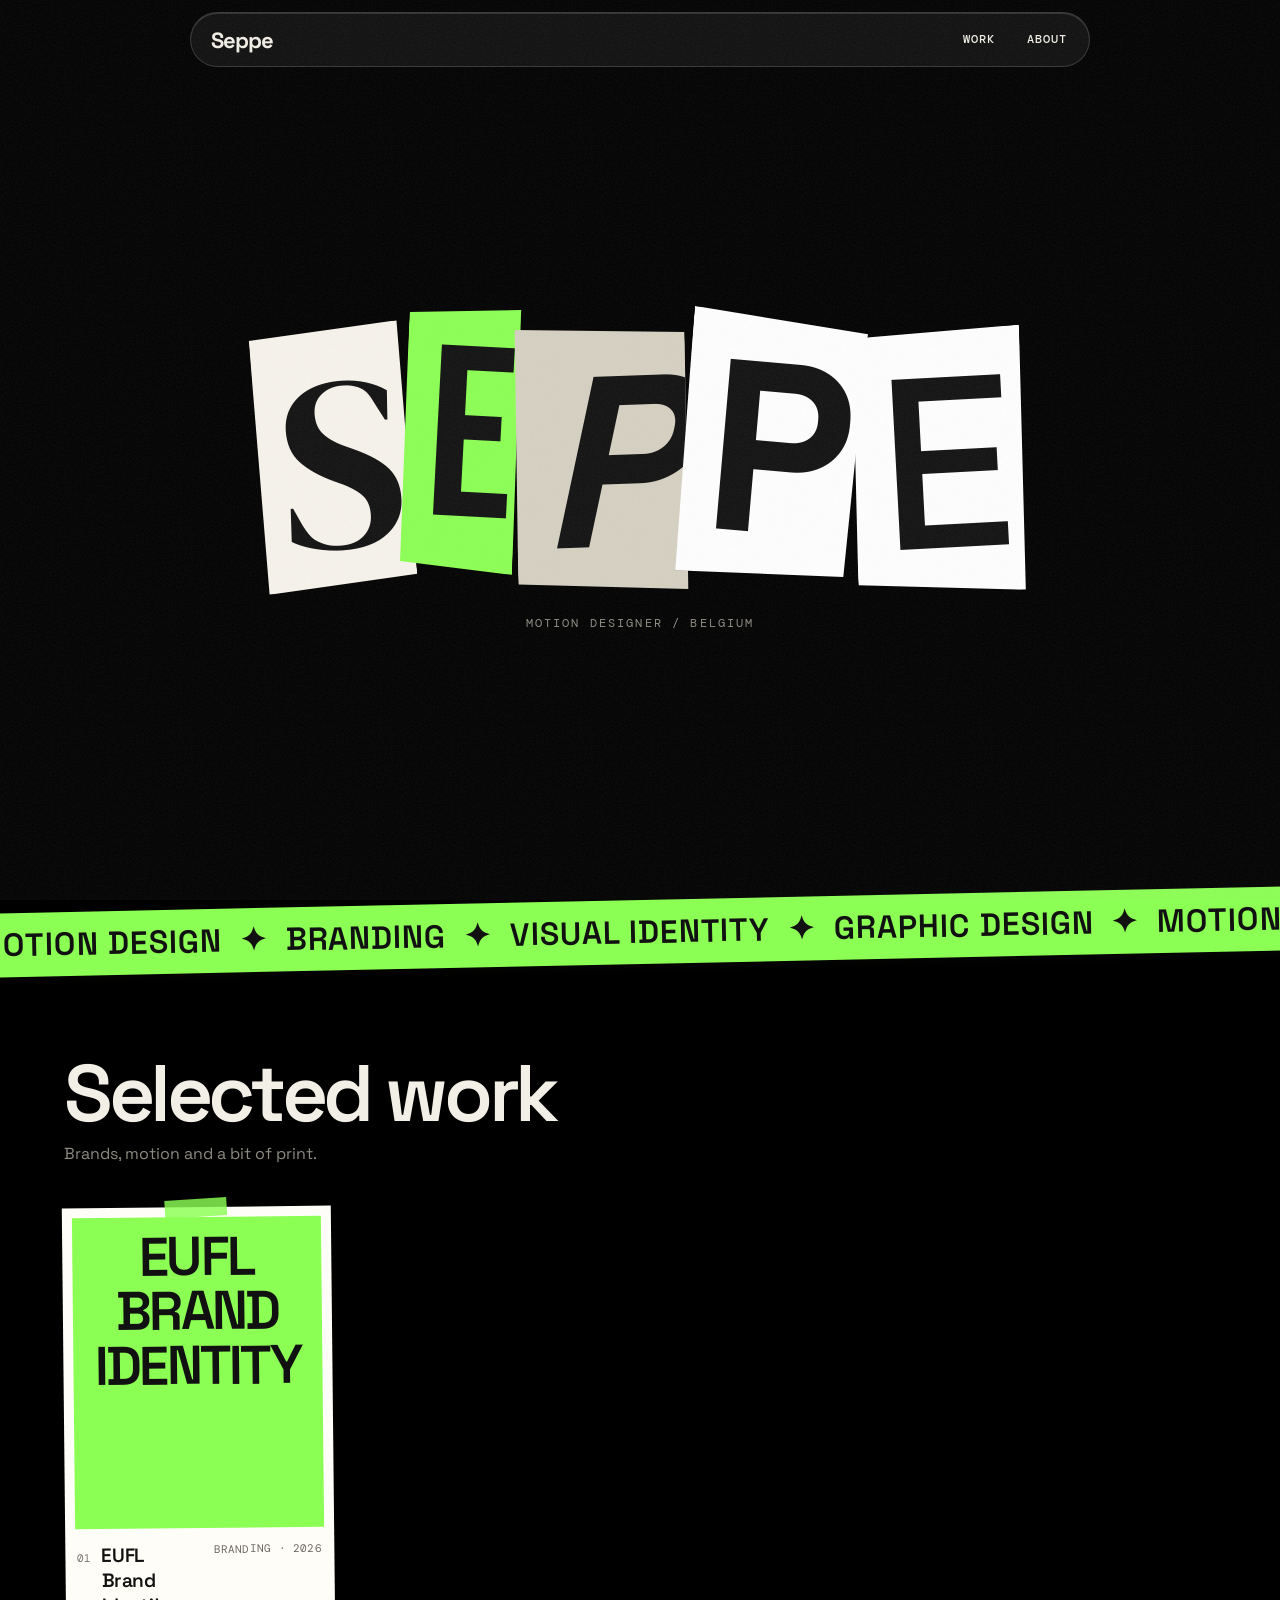
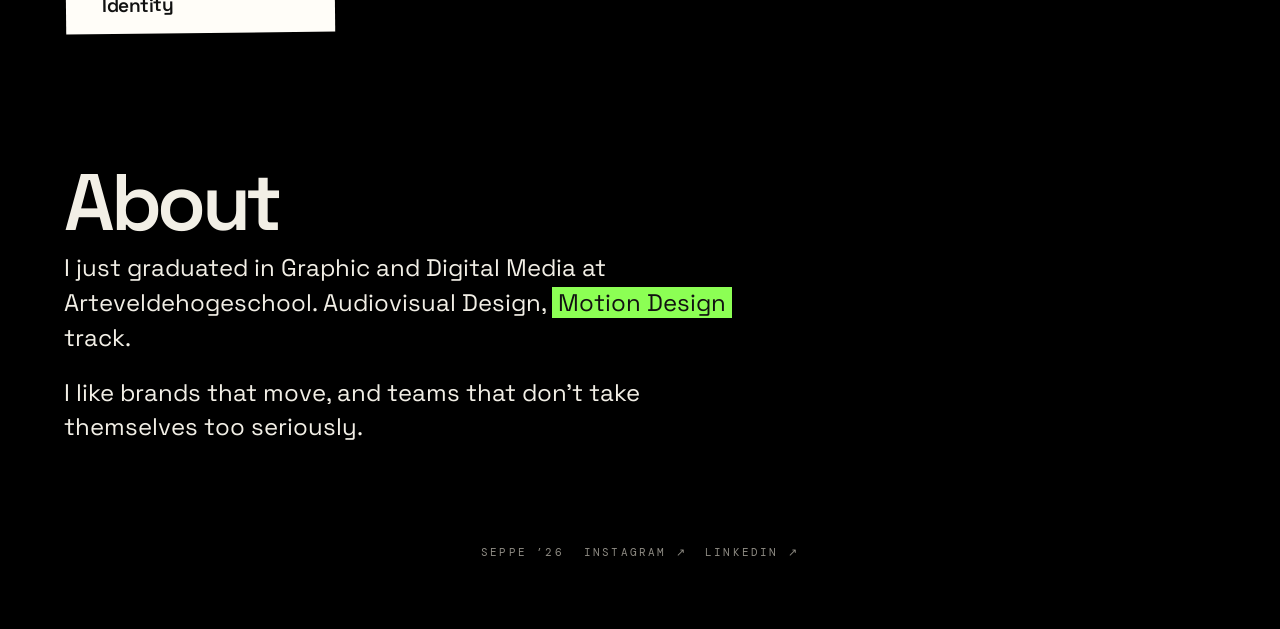
==== index.html @ 5c1c87d7 "-" ====
<!DOCTYPE html>
<html lang="en">
  <head>
    <meta charset="utf-8">
    <meta name="viewport" content="width=device-width, initial-scale=1, viewport-fit=cover">
    <title>Seppe | Motion Designer</title>

    <link rel="preconnect" href="https://fonts.googleapis.com">
    <link rel="icon" type="image/png" href="seppe-logo.png">
    <link
      href="https://fonts.googleapis.com/css2?family=Bebas+Neue&family=DM+Mono:wght@400;500&family=DM+Serif+Display&family=Space+Grotesk:wght@400;500;600;700&display=swap"
      rel="stylesheet">
    <link rel="stylesheet" href="style.css">
  </head>

  <body>
    <header>
      <a class="brand" href="#/">Seppe</a>
      <nav aria-label="Main navigation">
        <a href="#/work">Work</a>
        <a href="#/about">About</a>
      </nav>
    </header>

    <main id="home">
      <section class="hero" aria-label="Introduction">
        <div class="title" aria-label="Seppe">
          <span class="l">S</span>
          <span class="l">E</span>
          <span class="l">P</span>
          <span class="l">P</span>
          <span class="l">E</span>
        </div>
        <p class="sub">Motion designer / Belgium</p>
      </section>

      <div class="tape" aria-label="Motion design, branding, visual identity and graphic design">
        <div id="tape"></div>
      </div>

      <section id="work">
        <h2>Selected work</h2>
        <p class="lead">Brands, motion and a bit of print.</p>
        <div class="grid" id="grid"></div>
      </section>

      <section id="about">
        <h2>About</h2>
        <div class="about">
          <p>
            I just graduated in Graphic and Digital Media at Arteveldehogeschool.
            Audiovisual Design, <em>Motion Design</em> track.
          </p>
          <p>I like brands that move, and teams that don’t take themselves too seriously.</p>
        </div>
      </section>

      <footer>
        <span>Seppe ’26</span>
        <nav class="social-links" aria-label="Social profiles">
          <a href="https://instagram.com/seppe_dp_" target="_blank" rel="noopener noreferrer">
            Instagram ↗
          </a>
          <a href="https://www.linkedin.com/in/seppedepauw/" target="_blank" rel="noopener noreferrer">
            LinkedIn ↗
          </a>
        </nav>
      </footer>
    </main>

    <main id="proj" hidden></main>

    <script src="script.js"></script>
  </body>
</html>
---- style.css ----
:root {
  color-scheme: dark;
  --ink: #f2efe6;
  --paper: #f2efe6;
  --muted: #8d8a82;
  --line: rgba(255, 255, 255, 0.16);
  --lime: #8cff54;
  --red: #e5383b;
  --font-sans: "Space Grotesk", sans-serif;
  --font-mono: "DM Mono", monospace;
}

* {
  box-sizing: border-box;
}

html {
  scroll-behavior: smooth;
  scroll-padding-top: 90px;
}

body {
  margin: 0;
  overflow-x: hidden;
  background: #000;
  color: var(--ink);
  font-family: var(--font-sans);
}

body::after {
  position: fixed;
  z-index: 200;
  inset: 0;
  background-image: url("data:image/svg+xml,%3Csvg xmlns='http://www.w3.org/2000/svg' width='200' height='200'%3E%3Cfilter id='n'%3E%3CfeTurbulence type='fractalNoise' baseFrequency='.9' numOctaves='2'/%3E%3C/filter%3E%3Crect width='200' height='200' filter='url(%23n)'/%3E%3C/svg%3E");
  content: "";
  opacity: 0.09;
  pointer-events: none;
}

[hidden] {
  display: none !important;
}

header {
  position: fixed;
  z-index: 50;
  top: calc(12px + env(safe-area-inset-top, 0px));
  left: 50%;
  display: flex;
  width: min(900px, calc(100% - 24px));
  align-items: center;
  justify-content: space-between;
  padding: 9px 10px 9px 20px;
  transform: translateX(-50%);
  border: 1px solid var(--line);
  border-radius: 999px;
  background: rgba(255, 255, 255, 0.06);
  box-shadow:
    0 10px 30px rgba(0, 0, 0, 0.5),
    inset 0 1px 0 rgba(255, 255, 255, 0.14);
  backdrop-filter: blur(20px) saturate(170%);
  -webkit-backdrop-filter: blur(20px) saturate(170%);
}

.brand {
  color: inherit;
  font-family: var(--font-sans);
  font-size: 22px;
  font-weight: 700;
  letter-spacing: -0.05em;
  text-decoration: none;
}

header nav {
  display: flex;
  align-items: center;
  gap: 8px;
}

header nav a {
  padding: 9px 12px;
  border-bottom: 1px solid transparent;
  color: inherit;
  font: 500 12px var(--font-mono);
  letter-spacing: 0.08em;
  text-decoration: none;
  text-transform: uppercase;
}

header nav a:hover {
  border-radius: 999px;
  background: rgba(255, 255, 255, 0.1);
}

.add {
  padding: 10px 14px;
  border: 0;
  background: var(--lime);
  color: #111;
  cursor: pointer;
  font: 600 12px var(--font-sans);
  text-transform: uppercase;
}

.hero {
  position: relative;
  display: flex;
  min-height: 100vh;
  min-height: 100svh;
  flex-direction: column;
  align-items: center;
  justify-content: center;
  overflow: hidden;
}

.title {
  position: relative;
  z-index: 3;
  display: flex;
  align-items: center;
  justify-content: center;
  padding: 0 2vw;
}

.l {
  --angle: 0deg;
  --offset: 0px;
  display: inline-block;
  margin: 0 -0.012em;
  padding: 0.06em 0.1em 0.03em;
  box-shadow: 4px 10px 20px rgba(0, 0, 0, 0.65);
  cursor: pointer;
  font-size: clamp(4rem, 19vw, 17rem);
  font-family: var(--font-sans);
  font-weight: 700;
  letter-spacing: -0.085em;
  line-height: 1;
  transform: translateY(var(--offset)) rotate(var(--angle));
  transition:
    transform 0.35s ease,
    background 0.2s ease,
    color 0.2s ease;
  user-select: none;
  -webkit-user-select: none;
}

.l:nth-child(1) {
  --angle: -4deg;
  --offset: 6px;
  clip-path: polygon(2% 4%, 98% 0, 100% 96%, 4% 100%);
  background: #f7f4ec;
  color: #111;
  font-family: "DM Serif Display", serif;
  font-weight: 400;
}

.l:nth-child(2) {
  --angle: 3deg;
  --offset: -12px;
  clip-path: polygon(0 3%, 96% 0, 100% 100%, 3% 97%);
  background: var(--lime);
  color: #111;
  font-family: "Bebas Neue", sans-serif;
  font-weight: 400;
}

.l:nth-child(3) {
  --angle: -2deg;
  --offset: 8px;
  clip-path: polygon(3% 0, 100% 3%, 97% 100%, 0 96%);
  background: #d6d1c2;
  color: #111;
  font-style: italic;
  font-weight: 700;
}

.l:nth-child(4) {
  --angle: 5deg;
  --offset: -6px;
  clip-path: polygon(0 0, 100% 5%, 98% 97%, 2% 100%);
  background: #fff;
  color: #111;
  font-family: var(--font-sans);
}

.l:nth-child(5) {
  --angle: -3deg;
  --offset: 10px;
  clip-path: polygon(4% 2%, 100% 0, 96% 100%, 0 95%);
  background: #fff;
  color: #111;
  font-family: var(--font-mono);
  font-weight: 500;
}

.title:hover .l {
  transform: translateY(calc(var(--offset) * -1 - 10px)) rotate(calc(var(--angle) * -1));
}

.title .l:hover {
  z-index: 5;
  background: #111;
  color: var(--lime);
  transform: translateY(-24px) rotate(0) scale(1.08);
}

.sub {
  z-index: 3;
  margin: 30px 0 0;
  padding: 0 16px;
  color: var(--muted);
  font: 400 12px var(--font-mono);
  letter-spacing: 0.18em;
  text-align: center;
  text-transform: uppercase;
}

.tape {
  overflow: hidden;
  margin: 0 -2vw;
  padding: 12px 0;
  transform: rotate(-1.2deg);
  background: var(--lime);
  box-shadow: 0 4px 8px rgba(32, 31, 27, 0.16);
  color: #111;
  font: 600 clamp(1.2rem, 3vw, 2rem) var(--font-sans);
  letter-spacing: 0.03em;
  text-transform: uppercase;
  white-space: nowrap;
}

.tape div {
  display: inline-block;
  animation: run 28s linear infinite;
}

@keyframes run {
  to {
    transform: translateX(-50%);
  }
}

section {
  padding: 90px max(20px, 5vw) 40px;
}

h2 {
  margin: 0 0 10px;
  font: 600 clamp(2.4rem, 7vw, 5rem) / 0.98 var(--font-sans);
  letter-spacing: -0.055em;
}

.lead {
  max-width: 540px;
  margin: 0 0 40px;
  color: var(--muted);
  line-height: 1.55;
}

.grid {
  display: grid;
  grid-template-columns: repeat(auto-fill, minmax(260px, 1fr));
  gap: 34px 26px;
}

.card {
  position: relative;
  display: block;
  padding: 10px 10px 0;
  background: #fffdf8;
  box-shadow: 0 14px 30px rgba(0, 0, 0, 0.55);
  color: #111;
  text-decoration: none;
  transition: transform 0.25s ease;
}

.card:nth-child(3n + 1) {
  --tilt: -0.6deg;
}

.card:nth-child(3n + 2) {
  --tilt: 0.4deg;
}

.card:nth-child(3n) {
  --tilt: -0.2deg;
}

.card:not(.new) {
  transform: rotate(var(--tilt, 0deg));
}

.card:hover {
  transform: rotate(0) translateY(-4px);
}

.card::before {
  position: absolute;
  z-index: 2;
  top: -8px;
  left: 50%;
  width: 62px;
  height: 18px;
  margin-left: -31px;
  transform: rotate(-3deg);
  background: rgba(140, 255, 84, 0.82);
  content: "";
}

.card .m {
  display: block;
  width: 100%;
  aspect-ratio: 4 / 5;
  background: #dedbd2;
  object-fit: cover;
  object-position: center;
}

.art {
  display: flex;
  width: 100%;
  aspect-ratio: 4 / 5;
  align-items: center;
  justify-content: center;
  padding: 12px;
  font: 600 clamp(2.4rem, 5vw, 3.4rem) / 1 var(--font-sans);
  letter-spacing: -0.05em;
  text-align: center;
  text-transform: uppercase;
}

.meta {
  display: flex;
  align-items: flex-start;
  justify-content: space-between;
  gap: 16px;
  padding: 14px 2px 16px;
}

.meta-title {
  display: flex;
  min-width: 0;
  align-items: baseline;
  gap: 10px;
}

.project-number {
  flex: 0 0 auto;
  color: #77736a;
  font: 400 11px var(--font-mono);
}

.meta h3 {
  flex: 1;
  min-width: 0;
  margin: 0;
  outline: none;
  font-family: var(--font-sans);
  font-size: clamp(1rem, 1.5vw, 1.2rem);
  font-weight: 600;
  letter-spacing: -0.025em;
}

.tag {
  flex: 0 0 auto;
  max-width: 9rem;
  color: #6b6860;
  font: 400 11px var(--font-mono);
  letter-spacing: 0.02em;
  line-height: 1.4;
  text-align: right;
  text-transform: uppercase;
}

.about {
  display: grid;
  max-width: 700px;
  grid-template-columns: 1fr;
  gap: 20px;
}

.about p {
  margin: 0;
  font-size: clamp(1.1rem, 2.4vw, 1.5rem);
  line-height: 1.45;
}

.about em {
  padding: 0 0.25em;
  background: var(--lime);
  color: #111;
  font-style: normal;
}

footer {
  display: flex;
  flex-wrap: wrap;
  align-items: center;
  justify-content: center;
  gap: 20px;
  padding: 60px 20px calc(70px + env(safe-area-inset-bottom, 0px));
  color: var(--muted);
  font: 400 11px var(--font-mono);
  letter-spacing: 0.2em;
  text-align: center;
  text-transform: uppercase;
}

.social-links {
  display: flex;
  flex-wrap: wrap;
  gap: 18px;
}

.social-links a {
  padding: 0;
  border: 0;
  color: var(--muted);
  font: inherit;
  letter-spacing: inherit;
  text-decoration: none;
}

.social-links a:hover {
  background: none;
  color: var(--ink);
}

#proj {
  max-width: 1440px;
  margin: 0 auto;
  padding: 120px max(24px, 6vw) 140px;
}

.back {
  display: inline-flex;
  margin-bottom: 36px;
  color: var(--muted);
  font: 500 12px var(--font-mono);
  text-decoration: none;
  text-transform: uppercase;
}

.back:hover {
  color: var(--ink);
}

.ph {
  margin: 0 0 56px;
  padding-bottom: 32px;
  border-bottom: 1px solid var(--line);
}

.project-kicker {
  display: flex;
  align-items: center;
  gap: 14px;
  margin-bottom: 18px;
}

.eyebrow {
  color: var(--muted);
  font: 500 11px var(--font-mono);
  letter-spacing: 0.08em;
  text-transform: uppercase;
}

.project-type {
  padding: 5px 10px;
  border: 1px solid var(--line);
  border-radius: 999px;
  color: var(--lime);
  font: 400 11px var(--font-mono);
  text-transform: uppercase;
}

.ph h1 {
  max-width: 1100px;
  margin: 0 0 28px;
  outline: none;
  font: 600 clamp(3rem, 8vw, 7.5rem) / 0.95 var(--font-sans);
  letter-spacing: -0.075em;
}

.project-intro {
  display: grid;
  grid-template-columns: minmax(110px, 0.3fr) minmax(0, 0.7fr);
  align-items: start;
  gap: 28px;
}

.project-year {
  display: grid;
  justify-items: start;
  gap: 5px;
  color: var(--lime);
  font: 400 13px var(--font-mono);
}

.ph p {
  max-width: 680px;
  margin: 0;
  outline: none;
  color: #cfcbc0;
  font-size: clamp(1rem, 2vw, 1.25rem);
  line-height: 1.55;
  white-space: pre-wrap;
}

.blocks {
  display: grid;
  grid-template-columns: 1fr 1fr;
  gap: clamp(24px, 4vw, 56px);
}

.b {
  position: relative;
  grid-column: 1 / -1;
  margin: 0;
}

.b.half {
  grid-column: span 1;
}

.b img,
.b video {
  display: block;
  width: 100%;
  background: #dedbd2;
}

.b.t {
  max-width: 760px;
  color: #d8d4c8;
  font-size: 1.15rem;
  line-height: 1.6;
  outline: none;
  white-space: normal;
}

.block-content {
  min-height: 1.6em;
  white-space: pre-wrap;
}

.b.t.h {
  color: var(--ink);
  font: 600 clamp(1.8rem, 4vw, 3rem) / 1.05 var(--font-sans);
  letter-spacing: -0.04em;
}

.empty {
  grid-column: 1 / -1;
  padding: 46px;
  border: 1px dashed #aaa69b;
  color: var(--muted);
  font: 500 12px var(--font-mono);
  text-align: center;
  text-transform: uppercase;
}

@media (max-width: 640px) {
  header nav a {
    display: none;
  }

  .l {
    font-size: 20vw;
  }

  #proj {
    padding: 104px 20px 120px;
  }

  .back {
    margin-bottom: 28px;
  }

  .ph h1 {
    font-size: clamp(2.6rem, 11vw, 4.5rem);
  }

  .project-intro {
    grid-template-columns: 1fr;
    gap: 18px;
  }

  .blocks {
    grid-template-columns: 1fr;
  }

  .b.half {
    grid-column: 1 / -1;
  }
}

@media (prefers-reduced-motion: reduce) {
  html {
    scroll-behavior: auto;
  }

  *,
  *::before,
  *::after {
    animation-duration: 0.01ms !important;
    animation-iteration-count: 1 !important;
    scroll-behavior: auto !important;
    transition-duration: 0.01ms !important;
  }
}
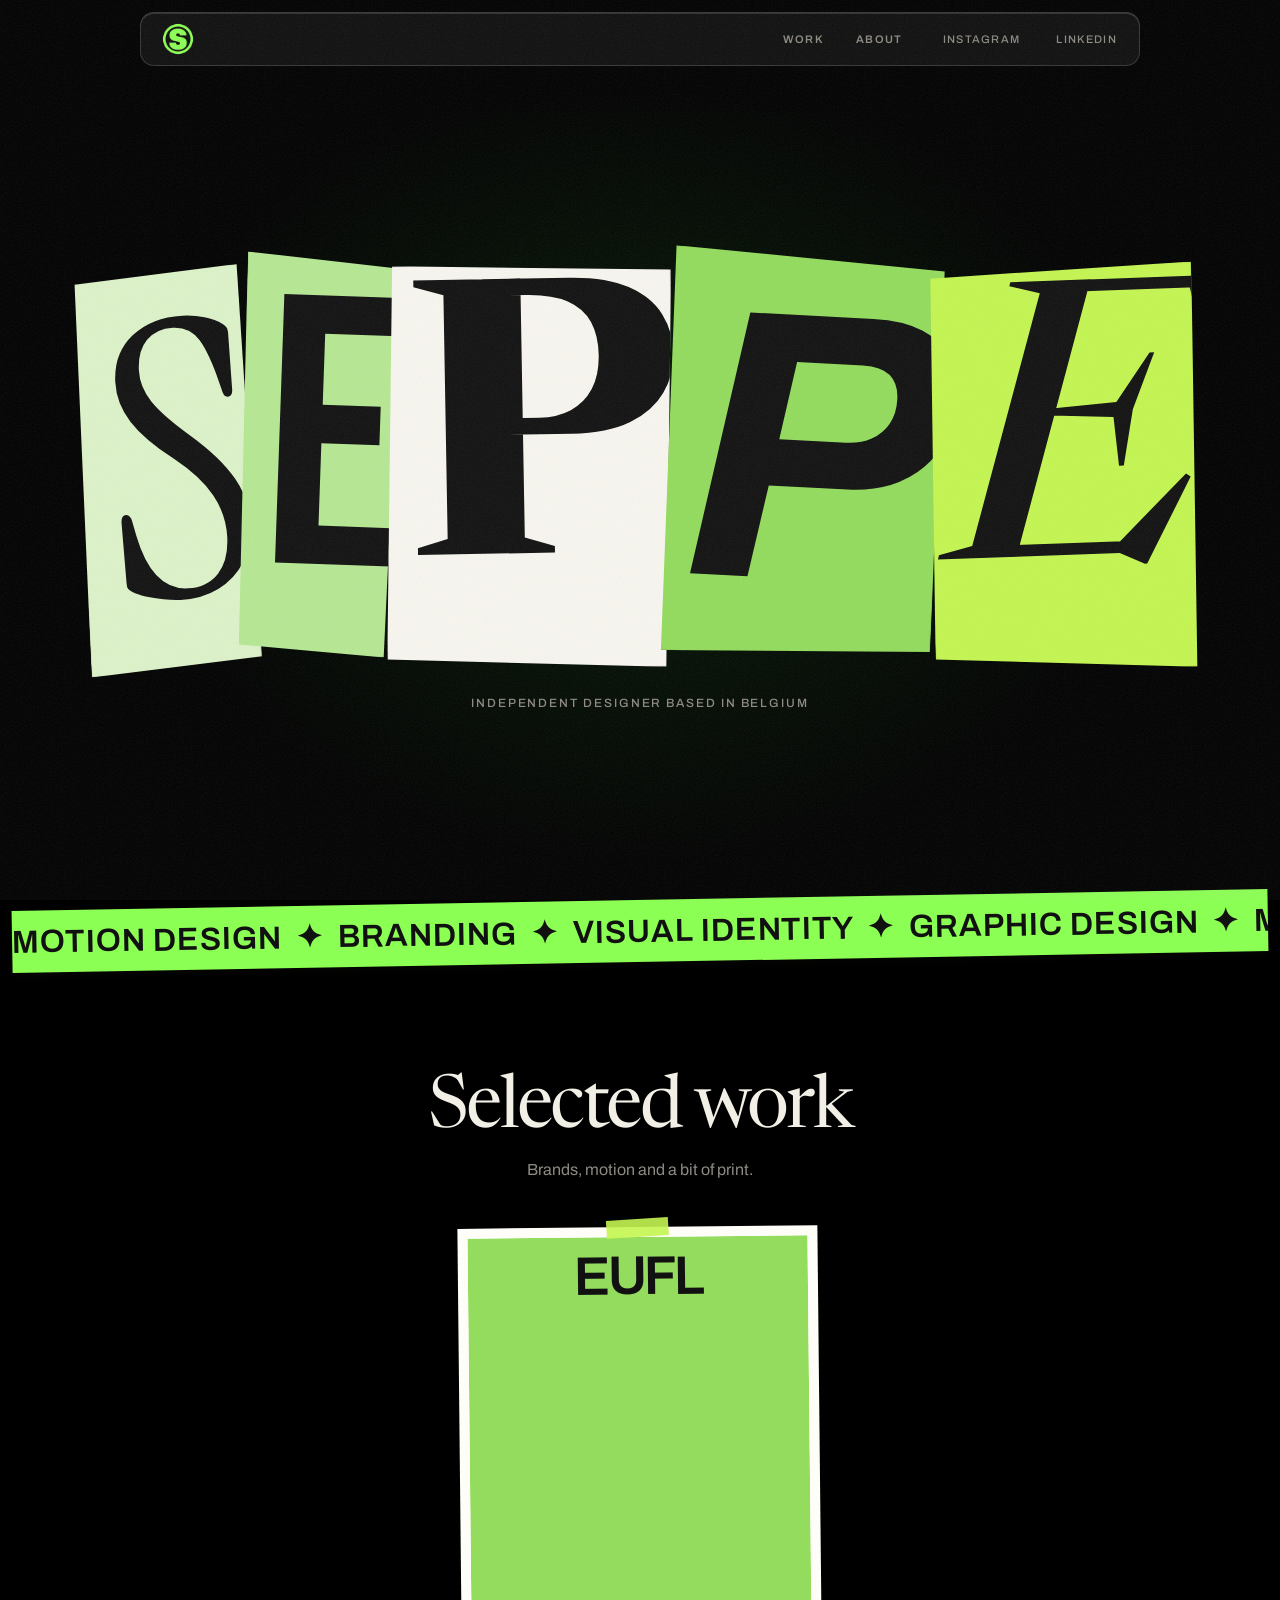
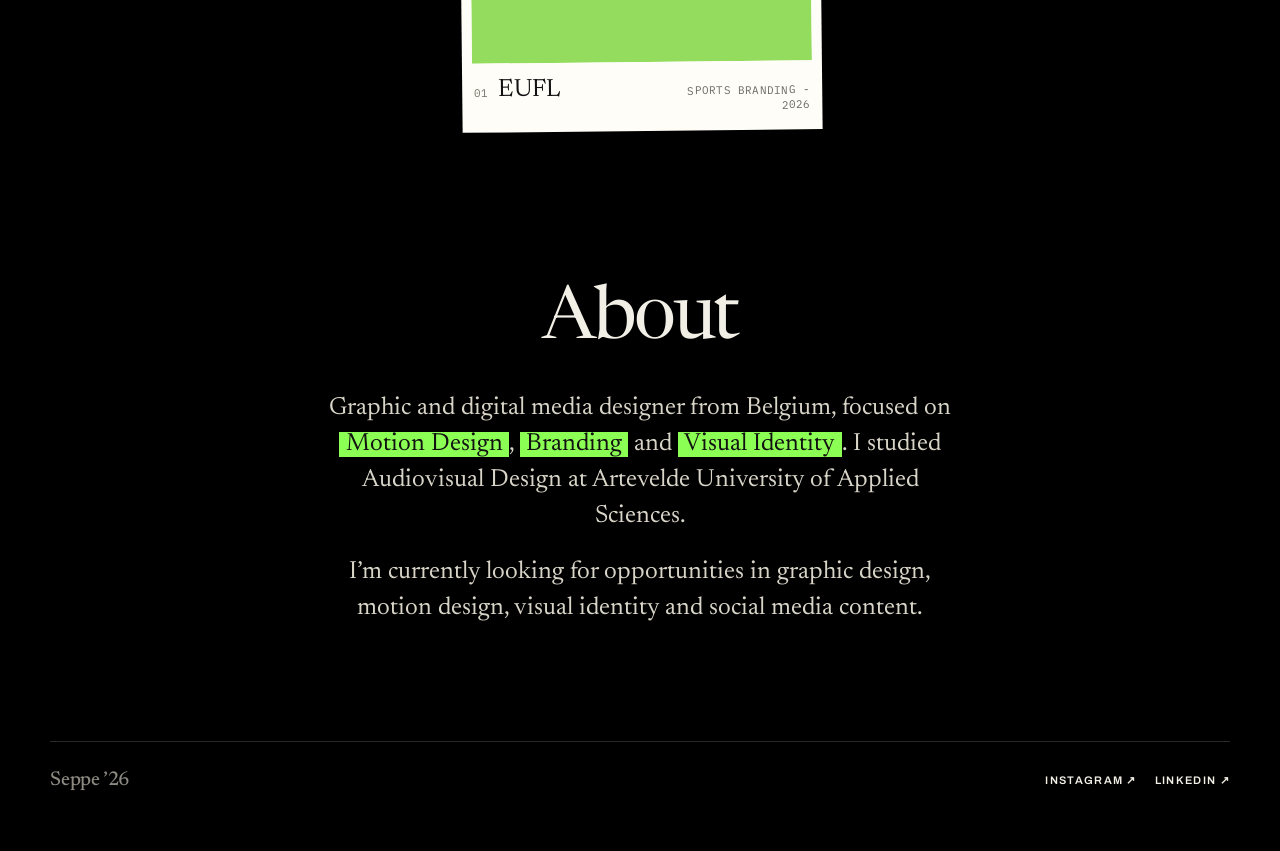
==== commit f209d63a: "-" ====
--- a/index.html
+++ b/index.html
@@ -3,23 +3,35 @@
   <head>
     <meta charset="utf-8">
     <meta name="viewport" content="width=device-width, initial-scale=1, viewport-fit=cover">
-    <title>Seppe | Motion Designer</title>
+    <title>Seppe Portfolio</title>
 
     <link rel="preconnect" href="https://fonts.googleapis.com">
-    <link rel="icon" type="image/png" href="seppe-logo.png">
+    <link rel="icon" type="image/png" href="seppe-icon.png">
     <link
-      href="https://fonts.googleapis.com/css2?family=Bebas+Neue&family=DM+Mono:wght@400;500&family=DM+Serif+Display&family=Space+Grotesk:wght@400;500;600;700&display=swap"
+      href="https://fonts.googleapis.com/css2?family=Archivo:wght@400;500;600;700&family=Bebas+Neue&family=IBM+Plex+Mono:wght@400;500&family=Instrument+Serif:ital@0;1&family=Newsreader:wght@400;500;600;700&display=swap"
       rel="stylesheet">
     <link rel="stylesheet" href="style.css">
   </head>
 
   <body>
     <header>
-      <a class="brand" href="#/">Seppe</a>
-      <nav aria-label="Main navigation">
-        <a href="#/work">Work</a>
-        <a href="#/about">About</a>
-      </nav>
+      <a class="brand" href="#/" aria-label="Seppe home">
+        <img src="seppe-icon.png" alt="">
+      </a>
+      <div class="header-actions">
+        <nav aria-label="Main navigation">
+          <a href="#/work">Work</a>
+          <a href="#/about">About</a>
+        </nav>
+        <nav class="header-social" aria-label="Social profiles">
+          <a href="https://instagram.com/seppe_dp_" target="_blank" rel="noopener noreferrer" aria-label="Instagram">
+            <span class="social-full">Instagram</span><span class="social-short" aria-hidden="true">IG</span>
+          </a>
+          <a href="https://www.linkedin.com/in/seppedepauw/" target="_blank" rel="noopener noreferrer" aria-label="LinkedIn">
+            <span class="social-full">LinkedIn</span><span class="social-short" aria-hidden="true">in</span>
+          </a>
+        </nav>
+      </div>
     </header>
 
     <main id="home">
@@ -31,7 +43,7 @@
           <span class="l">P</span>
           <span class="l">E</span>
         </div>
-        <p class="sub">Motion designer / Belgium</p>
+        <p class="sub">Independent designer based in Belgium</p>
       </section>
 
       <div class="tape" aria-label="Motion design, branding, visual identity and graphic design">
@@ -48,10 +60,14 @@
         <h2>About</h2>
         <div class="about">
           <p>
-            I just graduated in Graphic and Digital Media at Arteveldehogeschool.
-            Audiovisual Design, <em>Motion Design</em> track.
+            Graphic and digital media designer from Belgium, focused on
+            <em>Motion Design</em>, <em>Branding</em> and <em>Visual Identity</em>. I studied
+            Audiovisual Design at Artevelde University of Applied Sciences.
           </p>
-          <p>I like brands that move, and teams that don’t take themselves too seriously.</p>
+          <p>
+            I’m currently looking for opportunities in graphic design, motion design,
+            visual identity and social media content.
+          </p>
         </div>
       </section>
 
@@ -70,6 +86,20 @@
 
     <main id="proj" hidden></main>
 
+    <div class="admin-bar admin-only" id="admin-bar" aria-label="Local project editor">
+      <span class="admin-label">Local edit</span>
+      <button type="button" data-admin-action="new">+ Project</button>
+      <button type="button" data-admin-action="media">+ Photo / video</button>
+      <button type="button" data-admin-action="heading">+ Heading</button>
+      <button type="button" data-admin-action="text">+ Text</button>
+      <button type="button" data-admin-action="save" class="save">Save</button>
+      <span id="admin-status" role="status" aria-live="polite">Ready</span>
+      <button type="button" data-admin-action="exit" class="exit">Done</button>
+    </div>
+
+    <input type="file" id="media-file" accept="image/*,video/*" multiple hidden>
+    <div class="toast" id="toast" role="status" aria-live="polite"></div>
+
     <script src="script.js"></script>
   </body>
 </html>
--- a/style.css
+++ b/style.css
@@ -1,13 +1,25 @@
+@font-face {
+  font-family: "Cabinet Grotesk";
+  src: url("fonts/cabinet-grotesk-700.woff2") format("woff2");
+  font-style: normal;
+  font-weight: 700;
+  font-display: swap;
+}
+
 :root {
   color-scheme: dark;
   --ink: #f2efe6;
-  --paper: #f2efe6;
   --muted: #8d8a82;
   --line: rgba(255, 255, 255, 0.16);
   --lime: #8cff54;
-  --red: #e5383b;
-  --font-sans: "Space Grotesk", sans-serif;
-  --font-mono: "DM Mono", monospace;
+  --green: #33ce33;
+  --green-mid: #93dc5d;
+  --green-soft: #b6e893;
+  --green-pale: #ddf3c9;
+  --lime-soft: #c4f651;
+  --font-sans: "Archivo", sans-serif;
+  --font-mono: "IBM Plex Mono", monospace;
+  --font-display: "Newsreader", serif;
 }
 
 * {
@@ -47,13 +59,13 @@
   top: calc(12px + env(safe-area-inset-top, 0px));
   left: 50%;
   display: flex;
-  width: min(900px, calc(100% - 24px));
+  width: min(1000px, calc(100% - 24px));
   align-items: center;
   justify-content: space-between;
   padding: 9px 10px 9px 20px;
   transform: translateX(-50%);
   border: 1px solid var(--line);
-  border-radius: 999px;
+  border-radius: 14px;
   background: rgba(255, 255, 255, 0.06);
   box-shadow:
     0 10px 30px rgba(0, 0, 0, 0.5),
@@ -63,12 +75,26 @@
 }
 
 .brand {
-  color: inherit;
-  font-family: var(--font-sans);
-  font-size: 22px;
-  font-weight: 700;
-  letter-spacing: -0.05em;
+  display: block;
+  width: 34px;
+  height: 34px;
+  flex: 0 0 34px;
+  overflow: hidden;
+  border-radius: 50%;
   text-decoration: none;
+}
+
+.brand img {
+  display: block;
+  width: 100%;
+  height: 100%;
+  object-fit: cover;
+}
+
+.header-actions {
+  display: flex;
+  align-items: center;
+  gap: 16px;
 }
 
 header nav {
@@ -79,27 +105,36 @@
 
 header nav a {
   padding: 9px 12px;
-  border-bottom: 1px solid transparent;
-  color: inherit;
-  font: 500 12px var(--font-mono);
-  letter-spacing: 0.08em;
+  color: var(--muted);
+  font: 600 11px var(--font-sans);
+  letter-spacing: 0.12em;
   text-decoration: none;
   text-transform: uppercase;
 }
 
 header nav a:hover {
   border-radius: 999px;
-  background: rgba(255, 255, 255, 0.1);
-}
-
-.add {
-  padding: 10px 14px;
-  border: 0;
-  background: var(--lime);
-  color: #111;
-  cursor: pointer;
-  font: 600 12px var(--font-sans);
-  text-transform: uppercase;
+  background: rgba(140, 255, 84, 0.12);
+  color: var(--lime);
+}
+
+.header-social {
+  gap: 12px;
+}
+
+.header-social a {
+  color: var(--muted);
+  font: 500 11px var(--font-sans);
+  text-decoration: none;
+  transition: color 0.2s ease;
+}
+
+.header-social a:hover {
+  color: var(--lime);
+}
+
+.social-short {
+  display: none;
 }
 
 .hero {
@@ -111,85 +146,92 @@
   align-items: center;
   justify-content: center;
   overflow: hidden;
+  background: radial-gradient(ellipse at 50% 52%, rgba(51, 206, 51, 0.12), transparent 62%);
 }
 
 .title {
   position: relative;
   z-index: 3;
   display: flex;
+  width: 100%;
   align-items: center;
   justify-content: center;
-  padding: 0 2vw;
+  padding: 0 3vw;
 }
 
 .l {
   --angle: 0deg;
   --offset: 0px;
+  position: relative;
   display: inline-block;
-  margin: 0 -0.012em;
-  padding: 0.06em 0.1em 0.03em;
-  box-shadow: 4px 10px 20px rgba(0, 0, 0, 0.65);
+  margin: 0 -0.015em;
+  padding: 0.015em 0.055em 0.035em;
+  box-shadow: 3px 8px 14px rgba(0, 0, 0, 0.5);
   cursor: pointer;
-  font-size: clamp(4rem, 19vw, 17rem);
-  font-family: var(--font-sans);
+  font-size: clamp(5rem, 30vw, 26rem);
+  font-family: var(--font-display);
   font-weight: 700;
-  letter-spacing: -0.085em;
+  letter-spacing: -0.075em;
   line-height: 1;
   transform: translateY(var(--offset)) rotate(var(--angle));
   transition:
     transform 0.35s ease,
     background 0.2s ease,
     color 0.2s ease;
+  border: 1px solid rgba(17, 17, 17, 0.1);
   user-select: none;
   -webkit-user-select: none;
 }
 
 .l:nth-child(1) {
-  --angle: -4deg;
-  --offset: 6px;
-  clip-path: polygon(2% 4%, 98% 0, 100% 96%, 4% 100%);
-  background: #f7f4ec;
-  color: #111;
-  font-family: "DM Serif Display", serif;
+  --angle: -3deg;
+  --offset: 8px;
+  clip-path: polygon(2% 3%, 97% 0, 100% 97%, 0 100%);
+  background-color: var(--green-pale);
+  color: #111;
+  font-family: "Instrument Serif", serif;
   font-weight: 400;
 }
 
 .l:nth-child(2) {
-  --angle: 3deg;
-  --offset: -12px;
-  clip-path: polygon(0 3%, 96% 0, 100% 100%, 3% 97%);
-  background: var(--lime);
+  --angle: 2deg;
+  --offset: -10px;
+  clip-path: polygon(0 1%, 100% 4%, 97% 100%, 3% 98%);
+  background-color: var(--green-soft);
   color: #111;
   font-family: "Bebas Neue", sans-serif;
   font-weight: 400;
 }
 
 .l:nth-child(3) {
-  --angle: -2deg;
-  --offset: 8px;
-  clip-path: polygon(3% 0, 100% 3%, 97% 100%, 0 96%);
-  background: #d6d1c2;
-  color: #111;
+  --angle: -1deg;
+  --offset: 4px;
+  clip-path: polygon(4% 0, 100% 2%, 96% 100%, 0 97%);
+  background-color: #f8f6f0;
+  color: #111;
+
+  font-weight: 700;
+}
+
+.l:nth-child(4) {
+  --angle: 3deg;
+  --offset: -8px;
+  clip-path: polygon(1% 0, 98% 3%, 100% 97%, 3% 100%);
+  background-color: var(--green-mid);
+  color: #111;
+  font-family: var(--font-sans);
   font-style: italic;
   font-weight: 700;
 }
 
-.l:nth-child(4) {
-  --angle: 5deg;
-  --offset: -6px;
-  clip-path: polygon(0 0, 100% 5%, 98% 97%, 2% 100%);
-  background: #fff;
-  color: #111;
-  font-family: var(--font-sans);
-}
-
 .l:nth-child(5) {
-  --angle: -3deg;
-  --offset: 10px;
-  clip-path: polygon(4% 2%, 100% 0, 96% 100%, 0 95%);
-  background: #fff;
-  color: #111;
-  font-family: var(--font-mono);
+  --angle: -2deg;
+  --offset: 6px;
+  clip-path: polygon(3% 2%, 100% 0, 97% 100%, 0 96%);
+  background-color: var(--lime-soft);
+  color: #111;
+  font-family: var(--font-display);
+  font-style: italic;
   font-weight: 500;
 }
 
@@ -209,20 +251,23 @@
   margin: 30px 0 0;
   padding: 0 16px;
   color: var(--muted);
-  font: 400 12px var(--font-mono);
-  letter-spacing: 0.18em;
+  font: 500 12px var(--font-sans);
+  letter-spacing: 0.16em;
   text-align: center;
   text-transform: uppercase;
 }
 
 .tape {
   overflow: hidden;
-  margin: 0 -2vw;
+  width: calc(100% - 24px);
+  margin: 0 auto;
   padding: 12px 0;
-  transform: rotate(-1.2deg);
+  transform: rotate(-1deg);
   background: var(--lime);
   box-shadow: 0 4px 8px rgba(32, 31, 27, 0.16);
   color: #111;
+  font-family: "Instrument Serif", serif;
+  font-weight: 400;
   font: 600 clamp(1.2rem, 3vw, 2rem) var(--font-sans);
   letter-spacing: 0.03em;
   text-transform: uppercase;
@@ -241,36 +286,43 @@
 }
 
 section {
-  padding: 90px max(20px, 5vw) 40px;
+  width: min(1180px, 100%);
+  margin: 0 auto;
+  padding: 112px clamp(20px, 5vw, 64px) 42px;
 }
 
 h2 {
-  margin: 0 0 10px;
-  font: 600 clamp(2.4rem, 7vw, 5rem) / 0.98 var(--font-sans);
-  letter-spacing: -0.055em;
+  margin: 0 0 12px;
+  font: 400 clamp(2.5rem, 6vw, 4.6rem) / 0.98 var(--font-display);
+  letter-spacing: -0.035em;
+  text-align: center;
 }
 
 .lead {
   max-width: 540px;
-  margin: 0 0 40px;
+  margin: 0 auto 44px;
   color: var(--muted);
   line-height: 1.55;
+  text-align: center;
 }
 
 .grid {
   display: grid;
-  grid-template-columns: repeat(auto-fill, minmax(260px, 1fr));
-  gap: 34px 26px;
+  max-width: 1080px;
+  grid-template-columns: repeat(auto-fit, minmax(min(100%, 340px), 360px));
+  gap: 38px 28px;
+  justify-content: center;
+  margin: 0 auto;
 }
 
 .card {
   position: relative;
-  display: block;
   padding: 10px 10px 0;
+  min-width: 0;
+  transform: rotate(var(--tilt, 0deg));
   background: #fffdf8;
-  box-shadow: 0 14px 30px rgba(0, 0, 0, 0.55);
-  color: #111;
-  text-decoration: none;
+  box-shadow: 0 14px 30px rgba(0, 0, 0, 0.45);
+  color: #111;
   transition: transform 0.25s ease;
 }
 
@@ -284,10 +336,6 @@
 
 .card:nth-child(3n) {
   --tilt: -0.2deg;
-}
-
-.card:not(.new) {
-  transform: rotate(var(--tilt, 0deg));
 }
 
 .card:hover {
@@ -303,17 +351,30 @@
   height: 18px;
   margin-left: -31px;
   transform: rotate(-3deg);
-  background: rgba(140, 255, 84, 0.82);
+  background: rgba(196, 246, 81, 0.9);
   content: "";
+}
+
+.card-cover {
+  display: block;
+  overflow: hidden;
+  color: inherit;
+  text-decoration: none;
+  background: #1c1e19;
+}
+
+.card-cover:hover .m {
+  transform: scale(1.018);
 }
 
 .card .m {
   display: block;
   width: 100%;
   aspect-ratio: 4 / 5;
-  background: #dedbd2;
+  background-color: #dedbd2;
   object-fit: cover;
   object-position: center;
+  transition: transform 0.4s ease;
 }
 
 .art {
@@ -323,17 +384,26 @@
   align-items: center;
   justify-content: center;
   padding: 12px;
+  background-color: var(--art-color, #e8e2d5);
+  background-image: radial-gradient(rgba(17, 17, 17, 0.08) 0.45px, transparent 0.7px);
+  background-size: 4px 4px;
+  color: #111;
   font: 600 clamp(2.4rem, 5vw, 3.4rem) / 1 var(--font-sans);
   letter-spacing: -0.05em;
   text-align: center;
   text-transform: uppercase;
 }
 
+.card .m.art {
+  background-color: var(--art-color, #e8e2d5);
+}
+
 .meta {
   display: flex;
-  align-items: flex-start;
+  align-items: baseline;
   justify-content: space-between;
   gap: 16px;
+  margin-top: 0;
   padding: 14px 2px 16px;
 }
 
@@ -355,10 +425,9 @@
   min-width: 0;
   margin: 0;
   outline: none;
-  font-family: var(--font-sans);
-  font-size: clamp(1rem, 1.5vw, 1.2rem);
-  font-weight: 600;
-  letter-spacing: -0.025em;
+  color: #111;
+  font: 400 clamp(1.15rem, 2vw, 1.55rem) / 1.1 var(--font-display);
+  letter-spacing: -0.02em;
 }
 
 .tag {
@@ -374,15 +443,18 @@
 
 .about {
   display: grid;
-  max-width: 700px;
-  grid-template-columns: 1fr;
+  max-width: 680px;
+  grid-template-columns: minmax(0, 1fr);
   gap: 20px;
+  margin: 34px auto 0;
+  text-align: center;
 }
 
 .about p {
-  margin: 0;
-  font-size: clamp(1.1rem, 2.4vw, 1.5rem);
-  line-height: 1.45;
+  max-width: 640px;
+  margin: 0 auto;
+  color: #d8d4c8;
+  font: 400 clamp(1.2rem, 2.3vw, 1.55rem) / 1.45 var(--font-display);
 }
 
 .about em {
@@ -396,14 +468,15 @@
   display: flex;
   flex-wrap: wrap;
   align-items: center;
-  justify-content: center;
-  gap: 20px;
-  padding: 60px 20px calc(70px + env(safe-area-inset-bottom, 0px));
-  color: var(--muted);
-  font: 400 11px var(--font-mono);
-  letter-spacing: 0.2em;
-  text-align: center;
-  text-transform: uppercase;
+  justify-content: space-between;
+  gap: 24px;
+  width: min(1180px, calc(100% - 40px));
+  margin: 72px auto 0;
+  padding: 24px 0 calc(56px + env(safe-area-inset-bottom, 0px));
+  border-top: 1px solid var(--line);
+  color: var(--muted);
+  font: 500 20px var(--font-display);
+  letter-spacing: -0.01em;
 }
 
 .social-links {
@@ -413,32 +486,32 @@
 }
 
 .social-links a {
-  padding: 0;
+  padding: 8px 0;
   border: 0;
-  color: var(--muted);
-  font: inherit;
-  letter-spacing: inherit;
+  color: var(--ink);
+  font: 600 11px var(--font-sans);
+  letter-spacing: 0.12em;
   text-decoration: none;
+  text-transform: uppercase;
 }
 
 .social-links a:hover {
-  background: none;
-  color: var(--ink);
+  color: var(--lime);
 }
 
 #proj {
-  max-width: 1440px;
+  width: min(1180px, 100%);
   margin: 0 auto;
-  padding: 120px max(24px, 6vw) 140px;
+  padding: 112px clamp(24px, 6vw, 80px) 120px;
 }
 
 .back {
   display: inline-flex;
-  margin-bottom: 36px;
-  color: var(--muted);
-  font: 500 12px var(--font-mono);
+  margin-bottom: 44px;
+  color: var(--muted);
+  font: 500 13px var(--font-sans);
   text-decoration: none;
-  text-transform: uppercase;
+  transition: color 0.2s ease;
 }
 
 .back:hover {
@@ -446,71 +519,65 @@
 }
 
 .ph {
-  margin: 0 0 56px;
-  padding-bottom: 32px;
-  border-bottom: 1px solid var(--line);
+  max-width: 820px;
+  margin: 0 auto 48px;
+  text-align: center;
 }
 
 .project-kicker {
   display: flex;
   align-items: center;
-  gap: 14px;
-  margin-bottom: 18px;
-}
-
-.eyebrow {
-  color: var(--muted);
-  font: 500 11px var(--font-mono);
-  letter-spacing: 0.08em;
-  text-transform: uppercase;
+  justify-content: center;
+  gap: 8px;
+  margin-bottom: 20px;
 }
 
 .project-type {
-  padding: 5px 10px;
-  border: 1px solid var(--line);
-  border-radius: 999px;
   color: var(--lime);
-  font: 400 11px var(--font-mono);
-  text-transform: uppercase;
+  font: 500 13px "Arial", sans-serif;
+}
+
+.project-separator {
+  color: var(--muted);
 }
 
 .ph h1 {
-  max-width: 1100px;
-  margin: 0 0 28px;
+  max-width: 820px;
+  margin: 0 auto 18px;
   outline: none;
-  font: 600 clamp(3rem, 8vw, 7.5rem) / 0.95 var(--font-sans);
-  letter-spacing: -0.075em;
+  font: 700 clamp(2.8rem, 7vw, 6.5rem) / 0.95 "Cabinet Grotesk", "Arial", sans-serif;
+  letter-spacing: -0.025em;
 }
 
 .project-intro {
-  display: grid;
-  grid-template-columns: minmax(110px, 0.3fr) minmax(0, 0.7fr);
-  align-items: start;
-  gap: 28px;
+  display: flex;
+  align-items: center;
+  gap: 18px;
 }
 
 .project-year {
-  display: grid;
-  justify-items: start;
-  gap: 5px;
-  color: var(--lime);
-  font: 400 13px var(--font-mono);
+  flex: 0 0 auto;
+  color: var(--muted);
+  font: 400 13px "Arial", sans-serif;
 }
 
 .ph p {
-  max-width: 680px;
-  margin: 0;
+  max-width: 650px;
+  margin: 0 auto;
   outline: none;
   color: #cfcbc0;
-  font-size: clamp(1rem, 2vw, 1.25rem);
-  line-height: 1.55;
+  font: 400 clamp(1rem, 1.4vw, 1.1rem) / 1.7 "Arial", sans-serif;
+  text-align: center;
   white-space: pre-wrap;
 }
 
 .blocks {
   display: grid;
+  max-width: 760px;
   grid-template-columns: 1fr 1fr;
-  gap: clamp(24px, 4vw, 56px);
+  column-gap: clamp(24px, 3.5vw, 48px);
+  row-gap: 14px;
+  margin: 0 auto;
 }
 
 .b {
@@ -527,15 +594,25 @@
 .b video {
   display: block;
   width: 100%;
-  background: #dedbd2;
+  border-radius: 3px;
+  background: #17241a;
+}
+
+.b img {
+  height: auto;
+}
+
+.b video {
+  max-height: 78vh;
 }
 
 .b.t {
-  max-width: 760px;
-  color: #d8d4c8;
-  font-size: 1.15rem;
-  line-height: 1.6;
+  max-width: 680px;
+  margin: 0 auto;
+  color: #d0cec6;
+  font: 400 1rem / 1.7 "Arial", sans-serif;
   outline: none;
+  text-align: center;
   white-space: normal;
 }
 
@@ -545,45 +622,273 @@
 }
 
 .b.t.h {
+  align-self: end;
+  margin-top: 28px;
   color: var(--ink);
-  font: 600 clamp(1.8rem, 4vw, 3rem) / 1.05 var(--font-sans);
-  letter-spacing: -0.04em;
+  font: 700 clamp(1.65rem, 3vw, 2.15rem) / 1.1 "Cabinet Grotesk", "Arial", sans-serif;
+  letter-spacing: -0.035em;
+  text-align: center;
+}
+
+.b.t.h:first-child {
+  margin-top: 0;
 }
 
 .empty {
   grid-column: 1 / -1;
-  padding: 46px;
-  border: 1px dashed #aaa69b;
-  color: var(--muted);
-  font: 500 12px var(--font-mono);
-  text-align: center;
+  padding: 60px 20px;
+  color: var(--muted);
+  font: 400 1.3rem var(--font-display);
+  text-align: center;
+}
+
+.media-empty {
+  display: grid;
+  min-height: 260px;
+  padding: 32px;
+  place-items: center;
+  border: 1px dashed var(--line);
+  color: var(--muted);
+  font: 400 1.1rem var(--font-display);
+  text-align: center;
+}
+
+.admin-only {
+  display: none !important;
+}
+
+body.admin .admin-only {
+  display: flex !important;
+}
+
+body.admin [contenteditable="true"] {
+  min-width: 1em;
+  outline: 1px dashed rgba(140, 255, 84, 0.55);
+  outline-offset: 3px;
+}
+
+body.admin [contenteditable="true"]:focus {
+  outline: 2px solid var(--lime);
+  outline-offset: 3px;
+}
+
+body.admin [contenteditable="true"]:empty::before {
+  color: var(--muted);
+  content: attr(data-placeholder);
+}
+
+.project-controls,
+.block-controls {
+  position: absolute;
+  z-index: 8;
+  gap: 4px;
+  padding: 5px;
+  border: 1px solid var(--line);
+  background: rgba(15, 16, 13, 0.9);
+  backdrop-filter: blur(12px);
+}
+
+.project-controls {
+  top: 10px;
+  right: 10px;
+}
+
+.block-controls {
+  top: 8px;
+  right: 8px;
+}
+
+.project-controls button,
+.block-controls button {
+  min-width: 30px;
+  height: 30px;
+  padding: 0 8px;
+  border: 0;
+  background: transparent;
+  color: var(--ink);
+  cursor: pointer;
+  font: 600 11px var(--font-sans);
+}
+
+.project-controls button:hover,
+.block-controls button:hover,
+.block-controls button.selected {
+  background: var(--lime);
+  color: #111;
+}
+
+.admin-bar {
+  position: fixed;
+  z-index: 100;
+  right: 50%;
+  bottom: calc(14px + env(safe-area-inset-bottom, 0px));
+  align-items: center;
+  gap: 5px;
+  width: max-content;
+  max-width: calc(100% - 24px);
+  padding: 7px;
+  transform: translateX(50%);
+  border: 1px solid var(--line);
+  border-radius: 12px;
+  background: rgba(18, 19, 16, 0.9);
+  box-shadow: 0 8px 30px rgba(0, 0, 0, 0.4);
+  backdrop-filter: blur(18px);
+}
+
+.admin-bar button {
+  min-height: 36px;
+  padding: 0 11px;
+  border: 0;
+  background: transparent;
+  color: var(--ink);
+  cursor: pointer;
+  font: 600 10px var(--font-sans);
   text-transform: uppercase;
+  white-space: nowrap;
+}
+
+.admin-bar button:hover {
+  background: rgba(255, 255, 255, 0.1);
+}
+
+.admin-bar button.save {
+  background: var(--lime);
+  color: #111;
+}
+
+.admin-bar button.exit {
+  color: var(--muted);
+}
+
+.admin-label {
+  padding: 0 10px;
+  color: var(--lime);
+  font: 600 10px var(--font-sans);
+  letter-spacing: 0.08em;
+  text-transform: uppercase;
+}
+
+#admin-status {
+  max-width: 150px;
+  overflow: hidden;
+  padding: 0 8px;
+  color: var(--muted);
+  font: 400 11px var(--font-sans);
+  text-overflow: ellipsis;
+  white-space: nowrap;
+}
+
+#admin-status.error {
+  color: #ff8275;
+}
+
+.toast {
+  position: fixed;
+  z-index: 120;
+  bottom: calc(78px + env(safe-area-inset-bottom, 0px));
+  left: 50%;
+  max-width: calc(100% - 32px);
+  padding: 12px 16px;
+  transform: translate(-50%, 20px);
+  border: 1px solid var(--line);
+  background: #171814;
+  color: var(--ink);
+  font: 400 12px var(--font-sans);
+  opacity: 0;
+  pointer-events: none;
+  transition: opacity 0.2s ease, transform 0.2s ease;
+}
+
+.toast.on {
+  transform: translate(-50%, 0);
+  opacity: 1;
 }
 
 @media (max-width: 640px) {
+  header {
+    width: calc(100% - 32px);
+  }
+
+  header nav {
+    gap: 2px;
+  }
+
   header nav a {
+    padding: 7px 8px;
+    font-size: 9px;
+  }
+
+  .header-actions {
+    gap: 4px;
+  }
+
+  .header-social {
+    gap: 6px;
+  }
+
+  .header-social a {
+    font-size: 9px;
+  }
+
+  .social-short {
     display: none;
   }
 
+  .social-full {
+    display: inline;
+  }
+
+  @media (max-width: 400px) {
+    .social-full {
+      display: none;
+    }
+
+    .social-short {
+      display: inline;
+    }
+  }
+
   .l {
-    font-size: 20vw;
+    font-size: 30vw;
+  }
+
+  section {
+    padding-top: 84px;
+  }
+
+  .grid {
+    grid-template-columns: 1fr;
+  }
+
+  .grid {
+    gap: 38px;
+  }
+
+  footer {
+    justify-content: center;
+    text-align: center;
   }
 
   #proj {
-    padding: 104px 20px 120px;
+    padding: 100px 20px 96px;
   }
 
   .back {
-    margin-bottom: 28px;
+    margin-bottom: 34px;
+  }
+
+  .ph {
+    margin-bottom: 32px;
+  }
+
+  .project-intro {
+    flex-direction: column;
+    gap: 8px;
   }
 
   .ph h1 {
+    margin-bottom: 14px;
     font-size: clamp(2.6rem, 11vw, 4.5rem);
-  }
-
-  .project-intro {
-    grid-template-columns: 1fr;
-    gap: 18px;
   }
 
   .blocks {
@@ -592,6 +897,20 @@
 
   .b.half {
     grid-column: 1 / -1;
+  }
+
+  .admin-bar {
+    right: 10px;
+    left: 10px;
+    width: auto;
+    justify-content: center;
+    flex-wrap: wrap;
+    transform: none;
+  }
+
+  .admin-label,
+  #admin-status {
+    display: none;
   }
 }
 
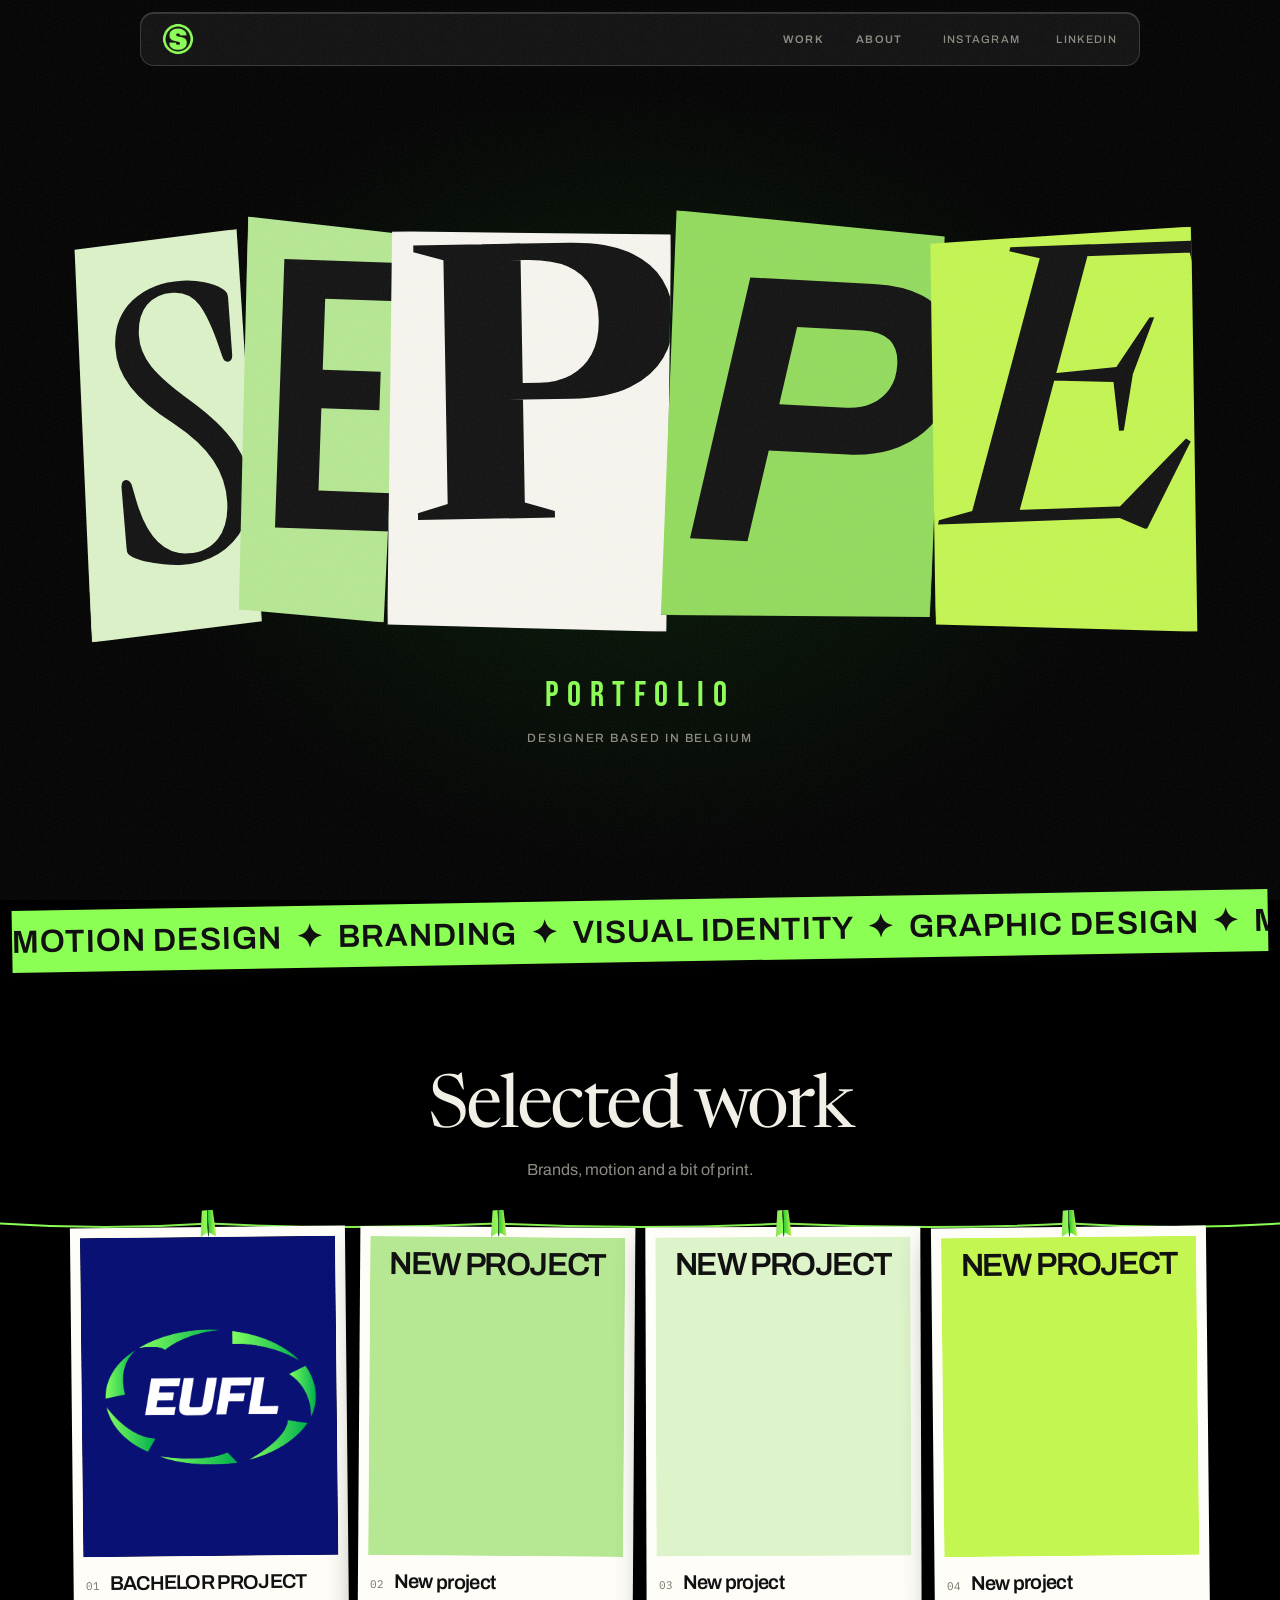
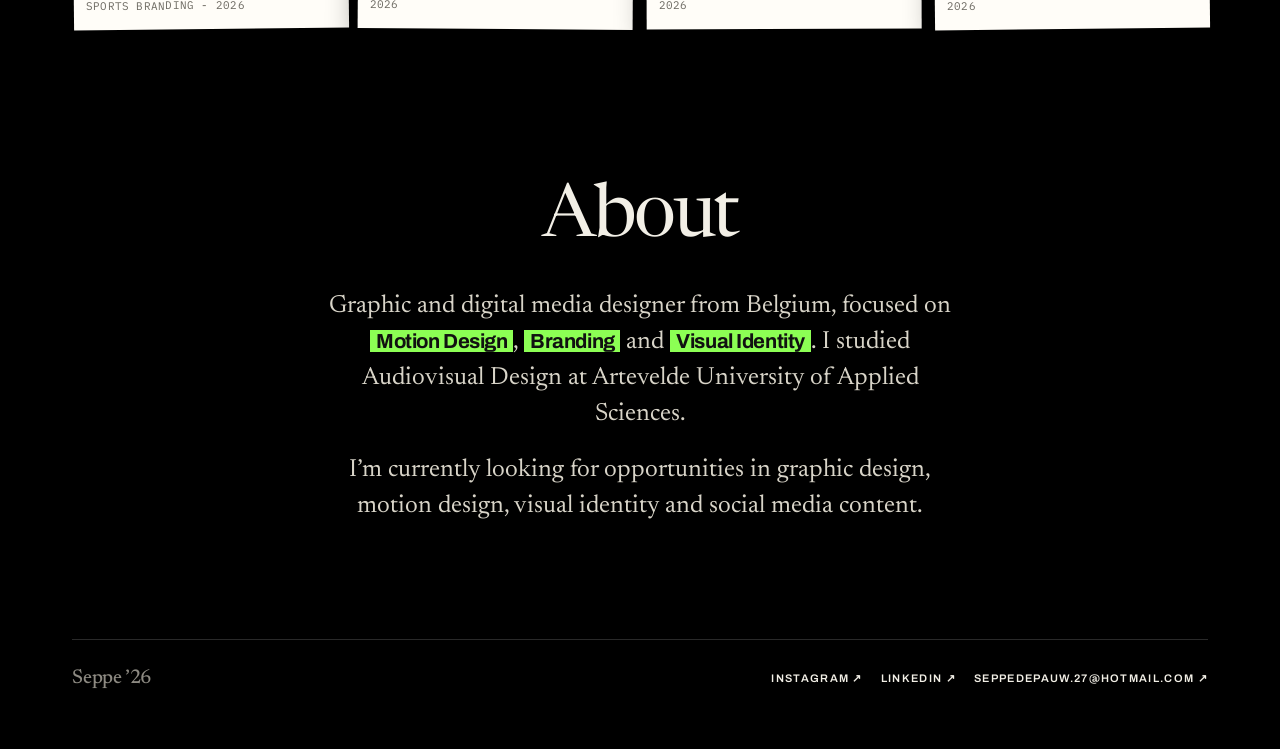
==== commit 05a9a1bd: "-" ====
--- a/index.html
+++ b/index.html
@@ -43,7 +43,8 @@
           <span class="l">P</span>
           <span class="l">E</span>
         </div>
-        <p class="sub">Independent designer based in Belgium</p>
+        <p class="hero-label">Portfolio</p>
+        <p class="sub">Designer based in Belgium</p>
       </section>
 
       <div class="tape" aria-label="Motion design, branding, visual identity and graphic design">
@@ -53,7 +54,10 @@
       <section id="work">
         <h2>Selected work</h2>
         <p class="lead">Brands, motion and a bit of print.</p>
-        <div class="grid" id="grid"></div>
+        <div class="work-layout">
+          <div class="grid" id="grid"></div>
+          <aside id="project-editor" class="project-editor" aria-label="Work preview editor" hidden></aside>
+        </div>
       </section>
 
       <section id="about">
@@ -80,6 +84,9 @@
           <a href="https://www.linkedin.com/in/seppedepauw/" target="_blank" rel="noopener noreferrer">
             LinkedIn ↗
           </a>
+          <a href="mailto:seppedepauw.27@hotmail.com">
+            seppedepauw.27@hotmail.com ↗
+          </a>
         </nav>
       </footer>
     </main>
@@ -90,14 +97,20 @@
       <span class="admin-label">Local edit</span>
       <button type="button" data-admin-action="new">+ Project</button>
       <button type="button" data-admin-action="media">+ Photo / video</button>
+      <button type="button" data-admin-action="youtube">+ YouTube</button>
       <button type="button" data-admin-action="heading">+ Heading</button>
       <button type="button" data-admin-action="text">+ Text</button>
+      <button type="button" data-admin-action="line">+ Line</button>
       <button type="button" data-admin-action="save" class="save">Save</button>
       <span id="admin-status" role="status" aria-live="polite">Ready</span>
       <button type="button" data-admin-action="exit" class="exit">Done</button>
     </div>
 
     <input type="file" id="media-file" accept="image/*,video/*" multiple hidden>
+    <dialog class="image-lightbox" id="image-lightbox" aria-label="Enlarged project image">
+      <button type="button" class="image-lightbox-close" data-lightbox-close aria-label="Close image">×</button>
+      <img id="image-lightbox-image" alt="">
+    </dialog>
     <div class="toast" id="toast" role="status" aria-live="polite"></div>
 
     <script src="script.js"></script>
--- a/style.css
+++ b/style.css
@@ -17,6 +17,7 @@
   --green-soft: #b6e893;
   --green-pale: #ddf3c9;
   --lime-soft: #c4f651;
+  --page-gutter: clamp(24px, 6vw, 72px);
   --font-sans: "Archivo", sans-serif;
   --font-mono: "IBM Plex Mono", monospace;
   --font-display: "Newsreader", serif;
@@ -59,7 +60,7 @@
   top: calc(12px + env(safe-area-inset-top, 0px));
   left: 50%;
   display: flex;
-  width: min(1000px, calc(100% - 24px));
+  width: min(1000px, calc(100% - var(--page-gutter) - var(--page-gutter)));
   align-items: center;
   justify-content: space-between;
   padding: 9px 10px 9px 20px;
@@ -246,9 +247,19 @@
   transform: translateY(-24px) rotate(0) scale(1.08);
 }
 
+.hero-label {
+  z-index: 3;
+  margin: clamp(28px, 4vw, 48px) 0 0;
+  color: var(--lime);
+  font: 400 clamp(1.4rem, 3vw, 2.2rem) / 1 "Bebas Neue", sans-serif;
+  letter-spacing: 0.24em;
+  text-align: center;
+  text-transform: uppercase;
+}
+
 .sub {
   z-index: 3;
-  margin: 30px 0 0;
+  margin: 18px 0 0;
   padding: 0 16px;
   color: var(--muted);
   font: 500 12px var(--font-sans);
@@ -288,7 +299,7 @@
 section {
   width: min(1180px, 100%);
   margin: 0 auto;
-  padding: 112px clamp(20px, 5vw, 64px) 42px;
+  padding: 112px var(--page-gutter) 42px;
 }
 
 h2 {
@@ -306,65 +317,234 @@
   text-align: center;
 }
 
+#work h2,
+#work .lead {
+  max-width: 1080px;
+  margin-left: auto;
+  margin-right: auto;
+  text-align: center;
+}
+
 .grid {
+  position: relative;
+  left: 50%;
   display: grid;
-  max-width: 1080px;
-  grid-template-columns: repeat(auto-fit, minmax(min(100%, 340px), 360px));
-  gap: 38px 28px;
+  width: calc(100vw - var(--page-gutter) - var(--page-gutter));
+  max-width: none;
+  grid-template-columns: repeat(4, minmax(0, 1fr));
+  gap: 42px 12px;
   justify-content: center;
+  margin: 0;
+  transform: translateX(-50%);
+}
+
+.clotheslines {
+  position: absolute;
+  z-index: 0;
+  top: 0;
+  left: calc((100% - 100vw) / 2);
+  width: 100vw;
+  height: 100%;
+  overflow: visible;
+  pointer-events: none;
+}
+
+.clotheslines path {
+  fill: none;
+  stroke: var(--lime);
+  stroke-width: 2;
+  vector-effect: non-scaling-stroke;
+  pointer-events: none;
+}
+
+.work-layout.has-editor {
+  display: flex;
+  flex-direction: column;
+  gap: 32px;
+}
+
+.project-editor {
+  order: -1;
+  min-width: 0;
+  width: min(100%, 720px);
   margin: 0 auto;
+  padding: 18px;
+  border: 1px solid var(--line);
+  background: #111310;
+}
+
+.project-editor-heading {
+  display: flex;
+  align-items: flex-start;
+  justify-content: space-between;
+  gap: 12px;
+}
+
+.project-editor-kicker {
+  margin: 0 0 6px;
+  color: var(--lime);
+  font: 500 10px var(--font-mono);
+  letter-spacing: 0.12em;
+  text-transform: uppercase;
+}
+
+.project-editor-heading h3 {
+  margin: 0;
+  color: var(--ink);
+  font: 400 1.8rem / 1 "Bebas Neue", sans-serif;
+  text-transform: uppercase;
+}
+
+.project-editor-close {
+  width: 36px;
+  height: 36px;
+  border: 1px solid var(--line);
+  background: transparent;
+  color: var(--ink);
+  cursor: pointer;
+  font: 500 20px var(--font-sans);
+}
+
+.project-editor-close:hover {
+  background: var(--lime);
+  color: #111;
+}
+
+.project-editor-open {
+  display: flex;
+  min-height: 44px;
+  align-items: center;
+  justify-content: center;
+  margin-top: 12px;
+  padding: 0 12px;
+  border: 1px solid var(--lime);
+  background: var(--lime);
+  color: #111;
+  font: 700 11px var(--font-sans);
+  letter-spacing: 0.1em;
+  text-decoration: none;
+  text-transform: uppercase;
+  transition: background 0.2s ease, color 0.2s ease;
+}
+
+.project-editor-open:hover {
+  background: transparent;
+  color: var(--lime);
+}
+
+.project-editor-open:focus-visible {
+  outline: 2px solid var(--lime);
+  outline-offset: 3px;
+}
+
+.project-editor-help {
+  margin: 10px 0 0;
+  color: var(--muted);
+  font: 400 11px / 1.5 var(--font-sans);
+}
+
+.project-editor-empty {
+  margin: 0;
+  color: var(--muted);
+  font: 400 14px / 1.6 var(--font-sans);
+}
+
+.project-editor .range-control {
+  grid-template-columns: 64px minmax(0, 1fr) 44px;
+  gap: 8px;
+}
+
+.project-editor .project-controls {
+  gap: 4px;
+  padding: 12px 0 0;
+}
+
+body.admin .card.preview-selected .vintage-print {
+  outline: 2px solid var(--lime);
+  outline-offset: 4px;
+  transform: rotate(0);
 }
 
 .card {
   position: relative;
+  z-index: 1;
+  display: grid;
+  place-items: center;
+  min-width: 0;
+  padding: 0;
+  background: transparent;
+  color: var(--ink);
+}
+
+.vintage-print {
+  position: relative;
+  z-index: 1;
+  width: 100%;
+  min-width: 0;
+  max-width: 390px;
   padding: 10px 10px 0;
-  min-width: 0;
   transform: rotate(var(--tilt, 0deg));
   background: #fffdf8;
   box-shadow: 0 14px 30px rgba(0, 0, 0, 0.45);
   color: #111;
-  transition: transform 0.25s ease;
-}
-
-.card:nth-child(3n + 1) {
+  transition: transform 0.25s ease, box-shadow 0.25s ease;
+}
+
+.card:nth-of-type(3n + 1) {
   --tilt: -0.6deg;
 }
 
-.card:nth-child(3n + 2) {
+.card:nth-of-type(3n + 2) {
   --tilt: 0.4deg;
 }
 
-.card:nth-child(3n) {
+.card:nth-of-type(3n) {
   --tilt: -0.2deg;
 }
 
-.card:hover {
+.card:hover .vintage-print {
   transform: rotate(0) translateY(-4px);
-}
-
-.card::before {
+  box-shadow: 0 20px 36px rgba(0, 0, 0, 0.55);
+}
+
+.vintage-print::before {
   position: absolute;
   z-index: 2;
-  top: -8px;
+  top: -17px;
   left: 50%;
-  width: 62px;
-  height: 18px;
-  margin-left: -31px;
-  transform: rotate(-3deg);
-  background: rgba(196, 246, 81, 0.9);
+  width: 16px;
+  height: 27px;
+  margin-left: -8px;
+  transform: rotate(-2deg);
+  clip-path: polygon(16% 0, 84% 0, 100% 100%, 58% 84%, 50% 100%, 42% 84%, 0 100%);
+  background:
+    linear-gradient(90deg, transparent 45%, rgba(17, 19, 16, 0.65) 47% 53%, transparent 55%),
+    linear-gradient(90deg, var(--green-mid), var(--lime) 45%, var(--green) 55%, var(--lime-soft));
+  box-shadow: 0 2px 3px rgba(0, 0, 0, 0.3);
   content: "";
 }
 
 .card-cover {
+  position: relative;
   display: block;
   overflow: hidden;
   color: inherit;
   text-decoration: none;
-  background: #1c1e19;
-}
-
-.card-cover:hover .m {
-  transform: scale(1.018);
+  background: #111310;
+}
+
+button.card-cover {
+  width: 100%;
+  padding: 0;
+  border: 0;
+  cursor: pointer;
+  font: inherit;
+  text-align: inherit;
+}
+
+.project-preview {
+  position: relative;
+  overflow: hidden;
 }
 
 .card .m {
@@ -374,7 +554,32 @@
   background-color: #dedbd2;
   object-fit: cover;
   object-position: center;
-  transition: transform 0.4s ease;
+}
+
+.card .cover-media {
+  position: relative;
+  overflow: hidden;
+  background: var(--cover-bg, #dedbd2);
+}
+
+.card .cover-media img {
+  position: absolute;
+  top: 0;
+  left: 0;
+  width: 100%;
+  height: 100%;
+  max-width: none;
+  object-fit: cover;
+  object-position: center;
+}
+
+body.admin .card.preview-selected .cover-media img {
+  cursor: grab;
+  touch-action: none;
+}
+
+body.admin .card.preview-selected .cover-media img.is-cropping {
+  cursor: grabbing;
 }
 
 .art {
@@ -388,7 +593,7 @@
   background-image: radial-gradient(rgba(17, 17, 17, 0.08) 0.45px, transparent 0.7px);
   background-size: 4px 4px;
   color: #111;
-  font: 600 clamp(2.4rem, 5vw, 3.4rem) / 1 var(--font-sans);
+  font: 600 clamp(1.3rem, 2.5vw, 2.1rem) / 1 var(--font-sans);
   letter-spacing: -0.05em;
   text-align: center;
   text-transform: uppercase;
@@ -400,9 +605,9 @@
 
 .meta {
   display: flex;
-  align-items: baseline;
-  justify-content: space-between;
-  gap: 16px;
+  flex-direction: column;
+  align-items: flex-start;
+  gap: 4px;
   margin-top: 0;
   padding: 14px 2px 16px;
 }
@@ -426,20 +631,20 @@
   margin: 0;
   outline: none;
   color: #111;
-  font: 400 clamp(1.15rem, 2vw, 1.55rem) / 1.1 var(--font-display);
-  letter-spacing: -0.02em;
+  font: 600 clamp(1.05rem, 1.8vw, 1.25rem) / 1.2 var(--font-sans);
+  letter-spacing: -0.035em;
 }
 
 .tag {
-  flex: 0 0 auto;
-  max-width: 9rem;
+  max-width: none;
   color: #6b6860;
   font: 400 11px var(--font-mono);
   letter-spacing: 0.02em;
   line-height: 1.4;
-  text-align: right;
+  text-align: left;
   text-transform: uppercase;
 }
+
 
 .about {
   display: grid;
@@ -458,10 +663,14 @@
 }
 
 .about em {
-  padding: 0 0.25em;
+  padding: 0 0.28em;
   background: var(--lime);
   color: #111;
+  font-family: var(--font-sans);
+  font-size: 0.82em;
+  font-weight: 700;
   font-style: normal;
+  letter-spacing: -0.02em;
 }
 
 footer {
@@ -470,7 +679,7 @@
   align-items: center;
   justify-content: space-between;
   gap: 24px;
-  width: min(1180px, calc(100% - 40px));
+  width: min(1180px, calc(100% - var(--page-gutter) - var(--page-gutter)));
   margin: 72px auto 0;
   padding: 24px 0 calc(56px + env(safe-area-inset-bottom, 0px));
   border-top: 1px solid var(--line);
@@ -502,7 +711,7 @@
 #proj {
   width: min(1180px, 100%);
   margin: 0 auto;
-  padding: 112px clamp(24px, 6vw, 80px) 120px;
+  padding: 112px var(--page-gutter) 120px;
 }
 
 .back {
@@ -519,16 +728,21 @@
 }
 
 .ph {
-  max-width: 820px;
-  margin: 0 auto 48px;
-  text-align: center;
+  display: grid;
+  max-width: 1080px;
+  grid-template-columns: minmax(0, 1.35fr) minmax(260px, 0.65fr);
+  align-items: end;
+  column-gap: clamp(32px, 7vw, 88px);
+  margin: 0 auto;
+  text-align: left;
 }
 
 .project-kicker {
   display: flex;
   align-items: center;
-  justify-content: center;
+  justify-content: flex-start;
   gap: 8px;
+  grid-column: 1 / -1;
   margin-bottom: 20px;
 }
 
@@ -542,16 +756,17 @@
 }
 
 .ph h1 {
-  max-width: 820px;
-  margin: 0 auto 18px;
+  max-width: 760px;
+  margin: 0;
   outline: none;
-  font: 700 clamp(2.8rem, 7vw, 6.5rem) / 0.95 "Cabinet Grotesk", "Arial", sans-serif;
-  letter-spacing: -0.025em;
+  font: 400 clamp(3.2rem, 8vw, 7.5rem) / 0.9 "Bebas Neue", "Archivo", sans-serif;
+  letter-spacing: -0.015em;
+  text-transform: uppercase;
 }
 
 .project-intro {
   display: flex;
-  align-items: center;
+  align-items: flex-start;
   gap: 18px;
 }
 
@@ -562,22 +777,81 @@
 }
 
 .ph p {
-  max-width: 650px;
-  margin: 0 auto;
+  max-width: 420px;
+  margin: 0;
   outline: none;
   color: #cfcbc0;
-  font: 400 clamp(1rem, 1.4vw, 1.1rem) / 1.7 "Arial", sans-serif;
-  text-align: center;
+  font: 400 clamp(1rem, 1.25vw, 1.12rem) / 1.65 "Arial", sans-serif;
+  text-align: left;
   white-space: pre-wrap;
+}
+
+.project-rule {
+  max-width: 1080px;
+  height: 1px;
+  margin: clamp(28px, 4vw, 48px) auto;
+  background: var(--line);
 }
 
 .blocks {
   display: grid;
-  max-width: 760px;
-  grid-template-columns: 1fr 1fr;
-  column-gap: clamp(24px, 3.5vw, 48px);
-  row-gap: 14px;
+  max-width: 1080px;
+  grid-template-columns: repeat(100, minmax(0, 1fr));
+  column-gap: 0;
+  row-gap: 28px;
   margin: 0 auto;
+}
+
+.image-placement-hint {
+  max-width: 1080px;
+  margin: 0 auto 12px;
+  color: var(--muted);
+  font: 500 10px var(--font-mono);
+  letter-spacing: 0.04em;
+}
+
+.media-insert {
+  display: flex;
+  width: max-content;
+  max-width: 100%;
+  min-height: 38px;
+  align-items: center;
+  justify-content: center;
+  margin: 14px auto 0;
+  padding: 8px 14px;
+  border: 1px dashed var(--line);
+  border-radius: 999px;
+  background: transparent;
+  color: var(--muted);
+  cursor: pointer;
+  font: 500 10px var(--font-mono);
+  letter-spacing: 0.08em;
+  text-transform: uppercase;
+  transition: border-color 0.2s ease, color 0.2s ease, background 0.2s ease;
+}
+
+.block-insert-controls {
+  display: flex;
+  flex-wrap: wrap;
+  align-items: center;
+  justify-content: center;
+  gap: 8px;
+  margin: 14px auto 0;
+}
+
+.block-insert-controls .media-insert {
+  margin: 0;
+}
+
+.media-insert-start {
+  max-width: 1080px;
+  margin: 0 auto 24px;
+}
+
+.media-insert:hover {
+  border-color: var(--lime);
+  background: rgba(140, 255, 84, 0.08);
+  color: var(--lime);
 }
 
 .b {
@@ -587,19 +861,240 @@
 }
 
 .b.half {
-  grid-column: span 1;
+  grid-column: span 50;
+}
+
+figure.b.media-block {
+  padding-inline: clamp(4px, 0.8vw, 8px);
+}
+
+body.admin .b.media-block {
+  border: 0;
+  background: transparent;
+}
+
+.media-canvas {
+  position: relative;
+  width: 100%;
+}
+
+body.admin .media-canvas {
+  padding: 8px;
+  border: 1px solid var(--line);
+  background: rgba(15, 16, 13, 0.72);
+}
+
+.media-drop-zones {
+  display: grid;
+  grid-template-columns: 1fr 1fr;
+  gap: 8px;
+  margin-top: 8px;
+}
+
+body.admin.media-dragging .media-drop-zones {
+  opacity: 1;
+}
+
+.media-drop-zone {
+  display: grid;
+  min-width: 0;
+  min-height: 44px;
+  place-items: center;
+  padding: 8px;
+  border: 1px dashed var(--line);
+  background: rgba(15, 16, 13, 0.38);
+  color: var(--muted);
+  cursor: copy;
+  font: 600 10px var(--font-mono);
+  text-align: center;
+  text-transform: uppercase;
+  opacity: 0.75;
+  transition: background 0.15s ease, color 0.15s ease, border-color 0.15s ease, opacity 0.15s ease;
+}
+
+body.admin.media-dragging .media-drop-zone {
+  border-color: var(--lime);
+  background: rgba(196, 246, 81, 0.08);
+  color: var(--ink);
+  opacity: 1;
+}
+
+.media-drop-zone.is-target {
+  border-style: solid;
+  border-color: var(--lime);
+  background: rgba(196, 246, 81, 0.88);
+  color: #111;
+}
+
+.media-size-control {
+  display: flex;
+  min-height: 42px;
+  align-items: center;
+  gap: 7px;
+  padding: 0 8px;
+  border: 1px solid var(--line);
+  color: var(--muted);
+  font: 500 9px var(--font-mono);
+  text-transform: uppercase;
+}
+
+.media-size-control input[type="range"] {
+  width: clamp(72px, 11vw, 112px);
+  min-height: 0;
+  padding: 0;
+  border: 0;
+  background: transparent;
+  accent-color: var(--lime);
+  cursor: ew-resize;
+}
+
+.media-size-control input[type="number"] {
+  width: 52px;
+  min-height: 32px;
+  padding: 0 4px;
+  border: 1px solid var(--line);
+  background: #171916;
+  color: var(--ink);
+  font: 500 11px var(--font-mono);
+}
+
+.media-size-control output {
+  min-width: 32px;
+  color: var(--lime);
+  text-align: right;
+}
+
+.media-align-control {
+  display: flex;
+  align-items: center;
+  gap: 2px;
+  padding: 3px;
+  border: 1px solid var(--line);
+}
+
+.media-align-control button {
+  min-width: 32px !important;
+  height: 32px !important;
+  padding: 0 !important;
+  font: 600 11px var(--font-mono) !important;
+}
+
+.b.divider .divider-rule {
+  display: block;
+  height: 1px;
+  margin: clamp(24px, 4vw, 44px) 0;
+  background: var(--line);
 }
 
 .b img,
-.b video {
+.b video,
+.youtube-player {
   display: block;
   width: 100%;
-  border-radius: 3px;
+  border-radius: 2px;
   background: #17241a;
+}
+
+.youtube-frame {
+  position: relative;
+  width: 100%;
+  aspect-ratio: 16 / 9;
+  overflow: hidden;
+  background: #111;
+}
+
+.youtube-local-frame {
+  display: grid;
+  width: 100%;
+  min-height: 160px;
+  aspect-ratio: 16 / 9;
+  place-items: center;
+  padding: 24px;
+  background: #171916;
+  color: var(--muted);
+  text-align: center;
+}
+
+.youtube-local-notice {
+  max-width: 420px;
+  font: 500 12px/1.6 var(--font-mono);
+}
+
+.youtube-player {
+  height: 100%;
+  border: 0;
+}
+
+.youtube-watch-link {
+  display: inline-block;
+  margin-top: 10px;
+  color: var(--muted);
+  font: 500 10px var(--font-mono);
+  text-decoration: underline;
+  text-underline-offset: 3px;
+}
+
+.youtube-watch-link:hover {
+  color: var(--lime);
+}
+
+.image-viewer-trigger {
+  display: block;
+  width: 100%;
+  padding: 0;
+  border: 0;
+  background: transparent;
+  cursor: zoom-in;
+}
+
+.image-viewer-trigger:focus-visible {
+  outline: 2px solid var(--lime);
+  outline-offset: 4px;
 }
 
 .b img {
   height: auto;
+}
+
+.image-lightbox {
+  position: fixed;
+  width: min(94vw, 1400px);
+  max-width: none;
+  max-height: 92vh;
+  overflow: visible;
+  padding: 0;
+  border: 0;
+  background: transparent;
+}
+
+.image-lightbox::backdrop {
+  background: rgba(8, 9, 8, 0.92);
+  backdrop-filter: blur(8px);
+}
+
+.image-lightbox img {
+  display: block;
+  width: 100%;
+  max-height: 88vh;
+  margin: 0 auto;
+  object-fit: contain;
+}
+
+.image-lightbox-close {
+  position: absolute;
+  top: 12px;
+  right: 12px;
+  z-index: 1;
+  display: grid;
+  width: 44px;
+  height: 44px;
+  place-items: center;
+  border: 1px solid rgba(255, 255, 255, 0.45);
+  border-radius: 50%;
+  background: rgba(12, 13, 12, 0.75);
+  color: #fff;
+  cursor: pointer;
+  font: 400 28px/1 "Arial", sans-serif;
 }
 
 .b video {
@@ -681,7 +1176,6 @@
 .block-controls {
   position: absolute;
   z-index: 8;
-  gap: 4px;
   padding: 5px;
   border: 1px solid var(--line);
   background: rgba(15, 16, 13, 0.9);
@@ -689,25 +1183,82 @@
 }
 
 .project-controls {
-  top: 10px;
-  right: 10px;
+  position: relative;
+  z-index: 3;
+  display: grid;
+  width: 100%;
+  grid-template-columns: repeat(6, minmax(0, 1fr));
+  align-items: center;
+  gap: 8px;
+  padding: 12px;
+  border: 0;
+  border-top: 1px solid #383b34;
+  background: #171916;
+  backdrop-filter: none;
+}
+
+body.admin .project-controls {
+  display: grid !important;
 }
 
 .block-controls {
-  top: 8px;
-  right: 8px;
+  position: relative;
+  top: auto;
+  right: auto;
+  display: flex;
+  width: max-content;
+  max-width: 100%;
+  flex-wrap: wrap;
+  gap: 4px;
+  align-items: center;
+  justify-content: flex-end;
+  margin: 0 0 10px auto;
+  padding: 6px;
+}
+
+.block-controls button {
+  min-width: 40px;
+}
+
+body.admin .block-controls button.block-drag {
+  min-width: 42px;
+  border: 1px dashed var(--lime);
+  color: var(--lime);
+  cursor: grab !important;
+  touch-action: none;
+  user-select: none;
+}
+
+.block-drag {
+  cursor: grab !important;
+}
+
+.block-drag:active {
+  cursor: grabbing !important;
+}
+
+body.admin .b.is-dragging {
+  opacity: 0.4;
+}
+
+body.admin .b.drop-before {
+  border-top: 3px solid var(--lime);
+}
+
+body.admin .b.drop-after {
+  border-bottom: 3px solid var(--lime);
 }
 
 .project-controls button,
 .block-controls button {
   min-width: 30px;
-  height: 30px;
-  padding: 0 8px;
+  height: 42px;
+  padding: 0 10px;
   border: 0;
   background: transparent;
   color: var(--ink);
   cursor: pointer;
-  font: 600 11px var(--font-sans);
+  font: 600 14px var(--font-sans);
 }
 
 .project-controls button:hover,
@@ -715,6 +1266,143 @@
 .block-controls button.selected {
   background: var(--lime);
   color: #111;
+}
+
+.project-controls select,
+.project-controls input,
+.block-controls input,
+.block-controls select {
+  min-height: 42px;
+  border: 1px solid var(--line);
+  background: #171916;
+  color: var(--ink);
+  cursor: pointer;
+}
+
+.block-controls select {
+  width: min(230px, 45vw);
+  padding: 0 10px;
+  font: 500 10px var(--font-mono);
+}
+
+.block-controls select:focus-visible {
+  outline: 2px solid var(--lime);
+  outline-offset: 2px;
+}
+
+.project-controls select {
+  width: 100%;
+  padding: 0 8px;
+  font: 600 13px var(--font-sans);
+}
+
+.project-controls button,
+.project-controls select {
+  width: 100%;
+  justify-self: stretch;
+}
+
+.project-controls .cover-color {
+  display: flex;
+  align-items: center;
+  justify-content: center;
+  width: 100%;
+  height: 42px;
+  overflow: hidden;
+  border: 1px solid var(--line);
+  background: #171916;
+}
+
+.cover-color input {
+  width: 100%;
+  height: 100%;
+  padding: 5px;
+  border: 0;
+}
+
+.range-control {
+  display: grid;
+  min-width: 0;
+  min-height: 54px;
+  grid-column: 1 / -1;
+  grid-template-columns: 84px minmax(0, 1fr) 48px;
+  align-items: center;
+  gap: 12px;
+  color: #d8d4c8;
+  font: 600 12px var(--font-sans);
+}
+
+.range-control input[type="range"] {
+  width: 100%;
+  min-width: 0;
+  height: 44px;
+  padding: 0;
+  border: 0;
+  background: transparent;
+  accent-color: var(--lime);
+  touch-action: pan-y;
+}
+
+.range-control input[type="range"]::-webkit-slider-runnable-track {
+  height: 8px;
+  border-radius: 999px;
+  background: #555950;
+}
+
+.range-control input[type="range"]::-moz-range-track {
+  height: 8px;
+  border-radius: 999px;
+  background: #555950;
+}
+
+.range-control input[type="range"]::-webkit-slider-thumb {
+  width: 24px;
+  height: 24px;
+  margin-top: -8px;
+  appearance: none;
+  border: 2px solid #171916;
+  border-radius: 50%;
+  background: var(--lime);
+  box-shadow: 0 0 0 2px var(--lime);
+}
+
+.range-control input[type="range"]::-moz-range-thumb {
+  width: 20px;
+  height: 20px;
+  border: 2px solid #171916;
+  border-radius: 50%;
+  background: var(--lime);
+  box-shadow: 0 0 0 2px var(--lime);
+}
+
+.range-control input[type="range"]:focus-visible {
+  outline: 2px solid var(--lime);
+  outline-offset: 3px;
+}
+
+.range-control output {
+  min-width: 48px;
+  color: var(--lime);
+  font: 500 12px var(--font-mono);
+  text-align: right;
+}
+
+.block-color {
+  display: flex;
+  width: 38px;
+  height: 30px;
+  align-items: center;
+  justify-content: center;
+  overflow: hidden;
+  border: 1px solid var(--line);
+  background: #171916;
+}
+
+.block-color input {
+  width: 38px;
+  height: 30px;
+  padding: 3px;
+  border: 0;
 }
 
 .admin-bar {
@@ -804,9 +1492,47 @@
   opacity: 1;
 }
 
+@media (max-width: 1100px) {
+  .meta {
+    flex-wrap: wrap;
+    row-gap: 10px;
+  }
+
+  .tag {
+    max-width: none;
+    text-align: left;
+  }
+}
+
+@media (max-width: 900px) {
+  .grid {
+    grid-template-columns: repeat(2, minmax(0, 1fr));
+  }
+
+  .work-layout.has-editor {
+    gap: 24px;
+  }
+
+  .project-editor {
+    position: static;
+    width: min(100%, 560px);
+    margin: 0 auto;
+  }
+}
+
 @media (max-width: 640px) {
+  .grid {
+    grid-template-columns: minmax(0, 1fr);
+  }
+
+  .tape {
+    width: 100%;
+    margin-left: 0;
+    transform: none;
+  }
+
   header {
-    width: calc(100% - 32px);
+    width: calc(100% - var(--page-gutter) - var(--page-gutter));
   }
 
   header nav {
@@ -856,12 +1582,14 @@
     padding-top: 84px;
   }
 
-  .grid {
-    grid-template-columns: 1fr;
-  }
-
-  .grid {
-    gap: 38px;
+  .meta {
+    flex-wrap: wrap;
+    row-gap: 10px;
+  }
+
+  .tag {
+    max-width: none;
+    text-align: left;
   }
 
   footer {
@@ -870,7 +1598,7 @@
   }
 
   #proj {
-    padding: 100px 20px 96px;
+    padding: 100px var(--page-gutter) 96px;
   }
 
   .back {
@@ -878,12 +1606,14 @@
   }
 
   .ph {
-    margin-bottom: 32px;
+    grid-template-columns: 1fr;
+    margin-bottom: 0;
   }
 
   .project-intro {
     flex-direction: column;
     gap: 8px;
+    margin-top: 18px;
   }
 
   .ph h1 {
@@ -897,6 +1627,10 @@
 
   .b.half {
     grid-column: 1 / -1;
+  }
+
+  .b.media-block {
+    grid-column: 1 / -1 !important;
   }
 
   .admin-bar {
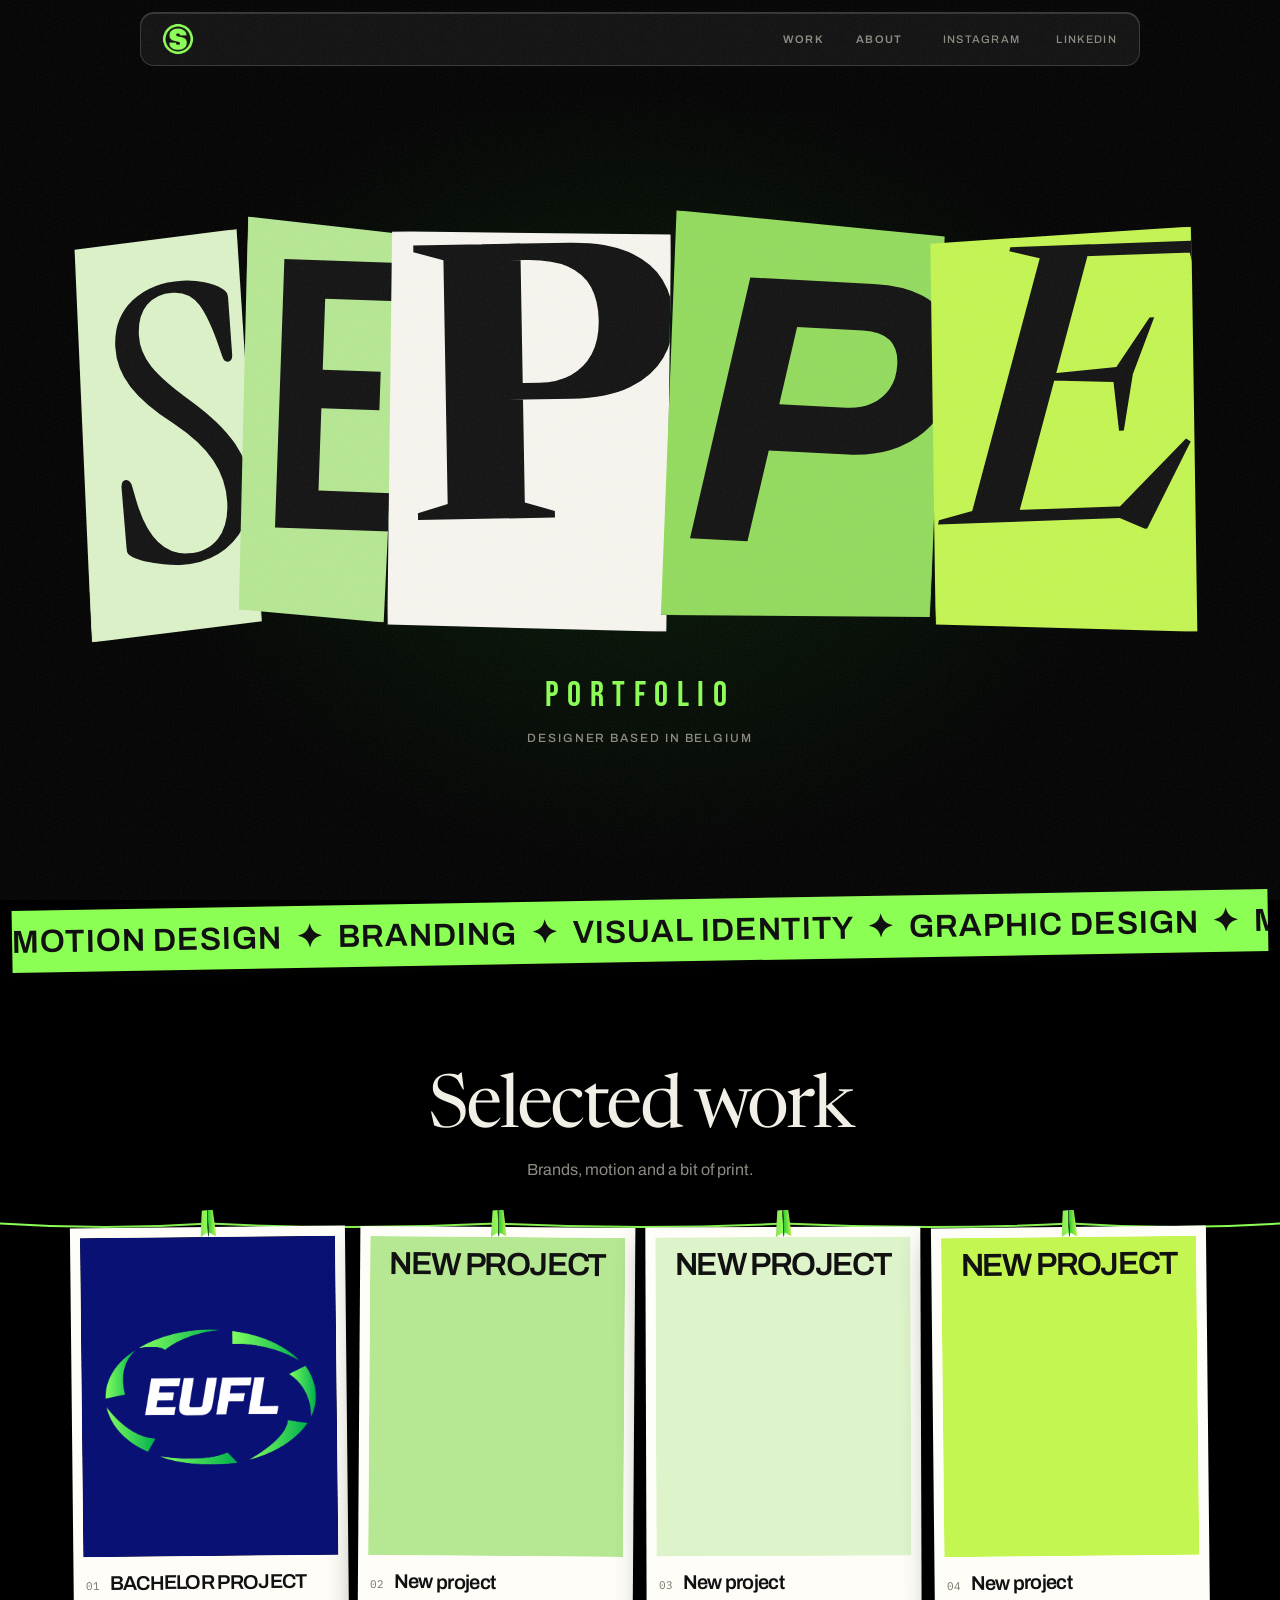
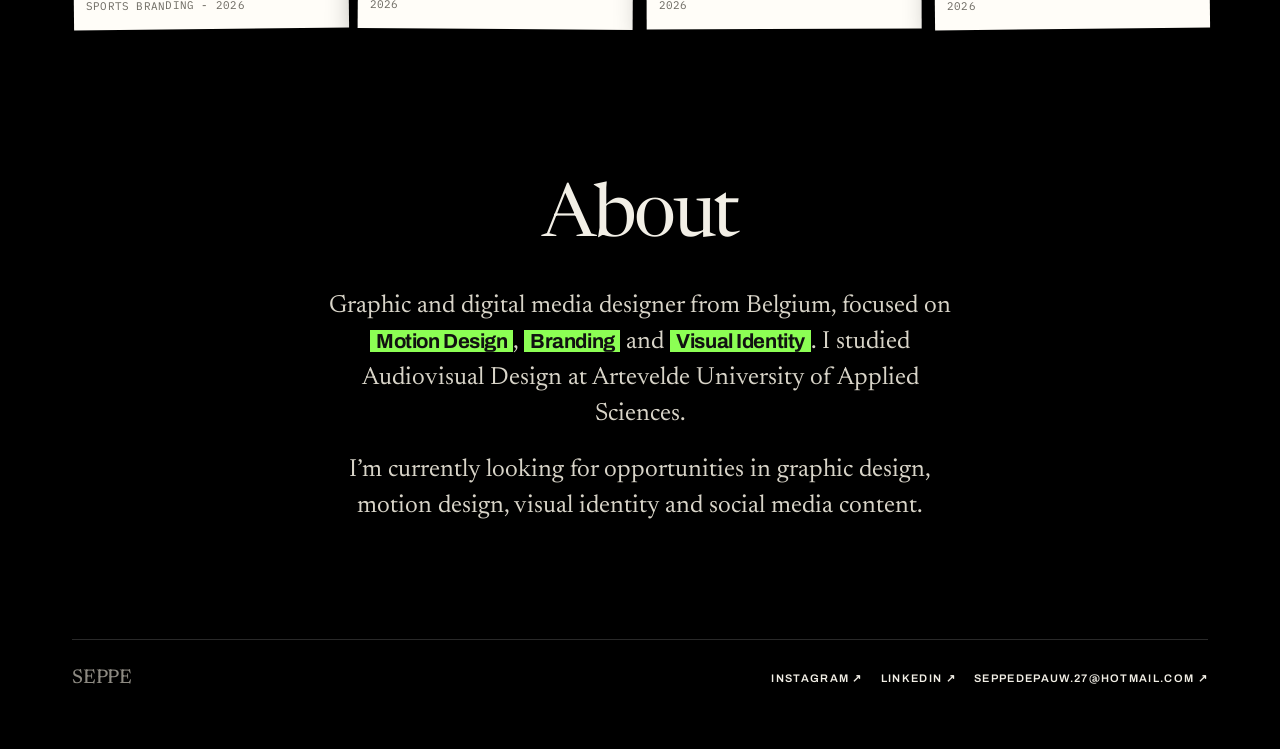
==== commit 52c23aab: "-" ====
--- a/index.html
+++ b/index.html
@@ -1,118 +1,118 @@
-<!DOCTYPE html>
-<html lang="en">
-  <head>
-    <meta charset="utf-8">
-    <meta name="viewport" content="width=device-width, initial-scale=1, viewport-fit=cover">
-    <title>Seppe Portfolio</title>
-
-    <link rel="preconnect" href="https://fonts.googleapis.com">
-    <link rel="icon" type="image/png" href="seppe-icon.png">
-    <link
-      href="https://fonts.googleapis.com/css2?family=Archivo:wght@400;500;600;700&family=Bebas+Neue&family=IBM+Plex+Mono:wght@400;500&family=Instrument+Serif:ital@0;1&family=Newsreader:wght@400;500;600;700&display=swap"
-      rel="stylesheet">
-    <link rel="stylesheet" href="style.css">
-  </head>
-
-  <body>
-    <header>
-      <a class="brand" href="#/" aria-label="Seppe home">
-        <img src="seppe-icon.png" alt="">
-      </a>
-      <div class="header-actions">
-        <nav aria-label="Main navigation">
-          <a href="#/work">Work</a>
-          <a href="#/about">About</a>
-        </nav>
-        <nav class="header-social" aria-label="Social profiles">
-          <a href="https://instagram.com/seppe_dp_" target="_blank" rel="noopener noreferrer" aria-label="Instagram">
-            <span class="social-full">Instagram</span><span class="social-short" aria-hidden="true">IG</span>
-          </a>
-          <a href="https://www.linkedin.com/in/seppedepauw/" target="_blank" rel="noopener noreferrer" aria-label="LinkedIn">
-            <span class="social-full">LinkedIn</span><span class="social-short" aria-hidden="true">in</span>
-          </a>
-        </nav>
-      </div>
-    </header>
-
-    <main id="home">
-      <section class="hero" aria-label="Introduction">
-        <div class="title" aria-label="Seppe">
-          <span class="l">S</span>
-          <span class="l">E</span>
-          <span class="l">P</span>
-          <span class="l">P</span>
-          <span class="l">E</span>
-        </div>
-        <p class="hero-label">Portfolio</p>
-        <p class="sub">Designer based in Belgium</p>
-      </section>
-
-      <div class="tape" aria-label="Motion design, branding, visual identity and graphic design">
-        <div id="tape"></div>
-      </div>
-
-      <section id="work">
-        <h2>Selected work</h2>
-        <p class="lead">Brands, motion and a bit of print.</p>
-        <div class="work-layout">
-          <div class="grid" id="grid"></div>
-          <aside id="project-editor" class="project-editor" aria-label="Work preview editor" hidden></aside>
-        </div>
-      </section>
-
-      <section id="about">
-        <h2>About</h2>
-        <div class="about">
-          <p>
-            Graphic and digital media designer from Belgium, focused on
-            <em>Motion Design</em>, <em>Branding</em> and <em>Visual Identity</em>. I studied
-            Audiovisual Design at Artevelde University of Applied Sciences.
-          </p>
-          <p>
-            I’m currently looking for opportunities in graphic design, motion design,
-            visual identity and social media content.
-          </p>
-        </div>
-      </section>
-
-      <footer>
-        <span>Seppe ’26</span>
-        <nav class="social-links" aria-label="Social profiles">
-          <a href="https://instagram.com/seppe_dp_" target="_blank" rel="noopener noreferrer">
-            Instagram ↗
-          </a>
-          <a href="https://www.linkedin.com/in/seppedepauw/" target="_blank" rel="noopener noreferrer">
-            LinkedIn ↗
-          </a>
-          <a href="mailto:seppedepauw.27@hotmail.com">
-            seppedepauw.27@hotmail.com ↗
-          </a>
-        </nav>
-      </footer>
-    </main>
-
-    <main id="proj" hidden></main>
-
-    <div class="admin-bar admin-only" id="admin-bar" aria-label="Local project editor">
-      <span class="admin-label">Local edit</span>
-      <button type="button" data-admin-action="new">+ Project</button>
-      <button type="button" data-admin-action="media">+ Photo / video</button>
-      <button type="button" data-admin-action="youtube">+ YouTube</button>
-      <button type="button" data-admin-action="heading">+ Heading</button>
-      <button type="button" data-admin-action="text">+ Text</button>
-      <button type="button" data-admin-action="line">+ Line</button>
-      <button type="button" data-admin-action="save" class="save">Save</button>
-      <span id="admin-status" role="status" aria-live="polite">Ready</span>
-      <button type="button" data-admin-action="exit" class="exit">Done</button>
-    </div>
-
-    <input type="file" id="media-file" accept="image/*,video/*" multiple hidden>
-    <dialog class="image-lightbox" id="image-lightbox" aria-label="Enlarged project image">
-      <button type="button" class="image-lightbox-close" data-lightbox-close aria-label="Close image">×</button>
-      <img id="image-lightbox-image" alt="">
-    </dialog>
-    <div class="toast" id="toast" role="status" aria-live="polite"></div>
-
-    <script src="script.js"></script>
-  </body>
-</html>
+<!DOCTYPE html>
+<html lang="en">
+  <head>
+    <meta charset="utf-8">
+    <meta name="viewport" content="width=device-width, initial-scale=1, viewport-fit=cover">
+    <title>Seppe Portfolio</title>
+
+    <link rel="preconnect" href="https://fonts.googleapis.com">
+    <link rel="icon" type="image/png" href="seppe-icon.png">
+    <link
+      href="https://fonts.googleapis.com/css2?family=Archivo:wght@400;500;600;700&family=Bebas+Neue&family=IBM+Plex+Mono:wght@400;500&family=Instrument+Serif:ital@0;1&family=Newsreader:wght@400;500;600;700&display=swap"
+      rel="stylesheet">
+    <link rel="stylesheet" href="style.css">
+  </head>
+
+  <body>
+    <header>
+      <a class="brand" href="#/" aria-label="Seppe home">
+        <img src="seppe-icon.png" alt="">
+      </a>
+      <div class="header-actions">
+        <nav aria-label="Main navigation">
+          <a href="#/work">Work</a>
+          <a href="#/about">About</a>
+        </nav>
+        <nav class="header-social" aria-label="Social profiles">
+          <a href="https://instagram.com/seppe_dp_" target="_blank" rel="noopener noreferrer" aria-label="Instagram">
+            <span class="social-full">Instagram</span><span class="social-short" aria-hidden="true">IG</span>
+          </a>
+          <a href="https://www.linkedin.com/in/seppedepauw/" target="_blank" rel="noopener noreferrer" aria-label="LinkedIn">
+            <span class="social-full">LinkedIn</span><span class="social-short" aria-hidden="true">in</span>
+          </a>
+        </nav>
+      </div>
+    </header>
+
+    <main id="home">
+      <section class="hero" aria-label="Introduction">
+        <div class="title" aria-label="Seppe">
+          <span class="l">S</span>
+          <span class="l">E</span>
+          <span class="l">P</span>
+          <span class="l">P</span>
+          <span class="l">E</span>
+        </div>
+        <p class="hero-label">Portfolio</p>
+        <p class="sub">Designer based in Belgium</p>
+      </section>
+
+      <div class="tape" aria-label="Motion design, branding, visual identity and graphic design">
+        <div id="tape"></div>
+      </div>
+
+      <section id="work">
+        <h2>Selected work</h2>
+        <p class="lead">Brands, motion and a bit of print.</p>
+        <div class="work-layout">
+          <div class="grid" id="grid"></div>
+          <aside id="project-editor" class="project-editor" aria-label="Work preview editor" hidden></aside>
+        </div>
+      </section>
+
+      <section id="about">
+        <h2>About</h2>
+        <div class="about">
+          <p>
+            Graphic and digital media designer from Belgium, focused on
+            <em>Motion Design</em>, <em>Branding</em> and <em>Visual Identity</em>. I studied
+            Audiovisual Design at Artevelde University of Applied Sciences.
+           </p>
+          <p>
+            I’m currently looking for opportunities in graphic design, motion design,
+            visual identity and social media content.
+          </p>
+        </div>
+      </section>
+
+      <footer>
+        <span>SEPPE</span>
+        <nav class="social-links" aria-label="Social profiles">
+          <a href="https://instagram.com/seppe_dp_" target="_blank" rel="noopener noreferrer">
+            Instagram ↗
+          </a>
+          <a href="https://www.linkedin.com/in/seppedepauw/" target="_blank" rel="noopener noreferrer">
+            LinkedIn ↗
+          </a>
+          <a href="mailto:seppedepauw.27@hotmail.com">
+            seppedepauw.27@hotmail.com ↗
+          </a>
+        </nav>
+      </footer>
+    </main>
+
+    <main id="proj" hidden></main>
+
+    <div class="admin-bar admin-only" id="admin-bar" aria-label="Local project editor">
+      <span class="admin-label">Local edit</span>
+      <button type="button" data-admin-action="new">+ Project</button>
+      <button type="button" data-admin-action="media">+ Photo / video</button>
+      <button type="button" data-admin-action="youtube">+ YouTube</button>
+      <button type="button" data-admin-action="heading">+ Heading</button>
+      <button type="button" data-admin-action="text">+ Text</button>
+      <button type="button" data-admin-action="line">+ Line</button>
+      <button type="button" data-admin-action="save" class="save">Save</button>
+      <span id="admin-status" role="status" aria-live="polite">Ready</span>
+      <button type="button" data-admin-action="exit" class="exit">Done</button>
+    </div>
+
+    <input type="file" id="media-file" accept="image/*,video/*" multiple hidden>
+    <dialog class="image-lightbox" id="image-lightbox" aria-label="Enlarged project image">
+      <button type="button" class="image-lightbox-close" data-lightbox-close aria-label="Close image">×</button>
+      <img id="image-lightbox-image" alt="">
+    </dialog>
+    <div class="toast" id="toast" role="status" aria-live="polite"></div>
+
+    <script src="script.js"></script>
+  </body>
+</html>
--- a/style.css
+++ b/style.css
@@ -1,1664 +1,1664 @@
-@font-face {
-  font-family: "Cabinet Grotesk";
-  src: url("fonts/cabinet-grotesk-700.woff2") format("woff2");
-  font-style: normal;
-  font-weight: 700;
-  font-display: swap;
-}
-
-:root {
-  color-scheme: dark;
-  --ink: #f2efe6;
-  --muted: #8d8a82;
-  --line: rgba(255, 255, 255, 0.16);
-  --lime: #8cff54;
-  --green: #33ce33;
-  --green-mid: #93dc5d;
-  --green-soft: #b6e893;
-  --green-pale: #ddf3c9;
-  --lime-soft: #c4f651;
-  --page-gutter: clamp(24px, 6vw, 72px);
-  --font-sans: "Archivo", sans-serif;
-  --font-mono: "IBM Plex Mono", monospace;
-  --font-display: "Newsreader", serif;
-}
-
-* {
-  box-sizing: border-box;
-}
-
-html {
-  scroll-behavior: smooth;
-  scroll-padding-top: 90px;
-}
-
-body {
-  margin: 0;
-  overflow-x: hidden;
-  background: #000;
-  color: var(--ink);
-  font-family: var(--font-sans);
-}
-
-body::after {
-  position: fixed;
-  z-index: 200;
-  inset: 0;
-  background-image: url("data:image/svg+xml,%3Csvg xmlns='http://www.w3.org/2000/svg' width='200' height='200'%3E%3Cfilter id='n'%3E%3CfeTurbulence type='fractalNoise' baseFrequency='.9' numOctaves='2'/%3E%3C/filter%3E%3Crect width='200' height='200' filter='url(%23n)'/%3E%3C/svg%3E");
-  content: "";
-  opacity: 0.09;
-  pointer-events: none;
-}
-
-[hidden] {
-  display: none !important;
-}
-
-header {
-  position: fixed;
-  z-index: 50;
-  top: calc(12px + env(safe-area-inset-top, 0px));
-  left: 50%;
-  display: flex;
-  width: min(1000px, calc(100% - var(--page-gutter) - var(--page-gutter)));
-  align-items: center;
-  justify-content: space-between;
-  padding: 9px 10px 9px 20px;
-  transform: translateX(-50%);
-  border: 1px solid var(--line);
-  border-radius: 14px;
-  background: rgba(255, 255, 255, 0.06);
-  box-shadow:
-    0 10px 30px rgba(0, 0, 0, 0.5),
-    inset 0 1px 0 rgba(255, 255, 255, 0.14);
-  backdrop-filter: blur(20px) saturate(170%);
-  -webkit-backdrop-filter: blur(20px) saturate(170%);
-}
-
-.brand {
-  display: block;
-  width: 34px;
-  height: 34px;
-  flex: 0 0 34px;
-  overflow: hidden;
-  border-radius: 50%;
-  text-decoration: none;
-}
-
-.brand img {
-  display: block;
-  width: 100%;
-  height: 100%;
-  object-fit: cover;
-}
-
-.header-actions {
-  display: flex;
-  align-items: center;
-  gap: 16px;
-}
-
-header nav {
-  display: flex;
-  align-items: center;
-  gap: 8px;
-}
-
-header nav a {
-  padding: 9px 12px;
-  color: var(--muted);
-  font: 600 11px var(--font-sans);
-  letter-spacing: 0.12em;
-  text-decoration: none;
-  text-transform: uppercase;
-}
-
-header nav a:hover {
-  border-radius: 999px;
-  background: rgba(140, 255, 84, 0.12);
-  color: var(--lime);
-}
-
-.header-social {
-  gap: 12px;
-}
-
-.header-social a {
-  color: var(--muted);
-  font: 500 11px var(--font-sans);
-  text-decoration: none;
-  transition: color 0.2s ease;
-}
-
-.header-social a:hover {
-  color: var(--lime);
-}
-
-.social-short {
-  display: none;
-}
-
-.hero {
-  position: relative;
-  display: flex;
-  min-height: 100vh;
-  min-height: 100svh;
-  flex-direction: column;
-  align-items: center;
-  justify-content: center;
-  overflow: hidden;
-  background: radial-gradient(ellipse at 50% 52%, rgba(51, 206, 51, 0.12), transparent 62%);
-}
-
-.title {
-  position: relative;
-  z-index: 3;
-  display: flex;
-  width: 100%;
-  align-items: center;
-  justify-content: center;
-  padding: 0 3vw;
-}
-
-.l {
-  --angle: 0deg;
-  --offset: 0px;
-  position: relative;
-  display: inline-block;
-  margin: 0 -0.015em;
-  padding: 0.015em 0.055em 0.035em;
-  box-shadow: 3px 8px 14px rgba(0, 0, 0, 0.5);
-  cursor: pointer;
-  font-size: clamp(5rem, 30vw, 26rem);
-  font-family: var(--font-display);
-  font-weight: 700;
-  letter-spacing: -0.075em;
-  line-height: 1;
-  transform: translateY(var(--offset)) rotate(var(--angle));
-  transition:
-    transform 0.35s ease,
-    background 0.2s ease,
-    color 0.2s ease;
-  border: 1px solid rgba(17, 17, 17, 0.1);
-  user-select: none;
-  -webkit-user-select: none;
-}
-
-.l:nth-child(1) {
-  --angle: -3deg;
-  --offset: 8px;
-  clip-path: polygon(2% 3%, 97% 0, 100% 97%, 0 100%);
-  background-color: var(--green-pale);
-  color: #111;
-  font-family: "Instrument Serif", serif;
-  font-weight: 400;
-}
-
-.l:nth-child(2) {
-  --angle: 2deg;
-  --offset: -10px;
-  clip-path: polygon(0 1%, 100% 4%, 97% 100%, 3% 98%);
-  background-color: var(--green-soft);
-  color: #111;
-  font-family: "Bebas Neue", sans-serif;
-  font-weight: 400;
-}
-
-.l:nth-child(3) {
-  --angle: -1deg;
-  --offset: 4px;
-  clip-path: polygon(4% 0, 100% 2%, 96% 100%, 0 97%);
-  background-color: #f8f6f0;
-  color: #111;
-
-  font-weight: 700;
-}
-
-.l:nth-child(4) {
-  --angle: 3deg;
-  --offset: -8px;
-  clip-path: polygon(1% 0, 98% 3%, 100% 97%, 3% 100%);
-  background-color: var(--green-mid);
-  color: #111;
-  font-family: var(--font-sans);
-  font-style: italic;
-  font-weight: 700;
-}
-
-.l:nth-child(5) {
-  --angle: -2deg;
-  --offset: 6px;
-  clip-path: polygon(3% 2%, 100% 0, 97% 100%, 0 96%);
-  background-color: var(--lime-soft);
-  color: #111;
-  font-family: var(--font-display);
-  font-style: italic;
-  font-weight: 500;
-}
-
-.title:hover .l {
-  transform: translateY(calc(var(--offset) * -1 - 10px)) rotate(calc(var(--angle) * -1));
-}
-
-.title .l:hover {
-  z-index: 5;
-  background: #111;
-  color: var(--lime);
-  transform: translateY(-24px) rotate(0) scale(1.08);
-}
-
-.hero-label {
-  z-index: 3;
-  margin: clamp(28px, 4vw, 48px) 0 0;
-  color: var(--lime);
-  font: 400 clamp(1.4rem, 3vw, 2.2rem) / 1 "Bebas Neue", sans-serif;
-  letter-spacing: 0.24em;
-  text-align: center;
-  text-transform: uppercase;
-}
-
-.sub {
-  z-index: 3;
-  margin: 18px 0 0;
-  padding: 0 16px;
-  color: var(--muted);
-  font: 500 12px var(--font-sans);
-  letter-spacing: 0.16em;
-  text-align: center;
-  text-transform: uppercase;
-}
-
-.tape {
-  overflow: hidden;
-  width: calc(100% - 24px);
-  margin: 0 auto;
-  padding: 12px 0;
-  transform: rotate(-1deg);
-  background: var(--lime);
-  box-shadow: 0 4px 8px rgba(32, 31, 27, 0.16);
-  color: #111;
-  font-family: "Instrument Serif", serif;
-  font-weight: 400;
-  font: 600 clamp(1.2rem, 3vw, 2rem) var(--font-sans);
-  letter-spacing: 0.03em;
-  text-transform: uppercase;
-  white-space: nowrap;
-}
-
-.tape div {
-  display: inline-block;
-  animation: run 28s linear infinite;
-}
-
-@keyframes run {
-  to {
-    transform: translateX(-50%);
-  }
-}
-
-section {
-  width: min(1180px, 100%);
-  margin: 0 auto;
-  padding: 112px var(--page-gutter) 42px;
-}
-
-h2 {
-  margin: 0 0 12px;
-  font: 400 clamp(2.5rem, 6vw, 4.6rem) / 0.98 var(--font-display);
-  letter-spacing: -0.035em;
-  text-align: center;
-}
-
-.lead {
-  max-width: 540px;
-  margin: 0 auto 44px;
-  color: var(--muted);
-  line-height: 1.55;
-  text-align: center;
-}
-
-#work h2,
-#work .lead {
-  max-width: 1080px;
-  margin-left: auto;
-  margin-right: auto;
-  text-align: center;
-}
-
-.grid {
-  position: relative;
-  left: 50%;
-  display: grid;
-  width: calc(100vw - var(--page-gutter) - var(--page-gutter));
-  max-width: none;
-  grid-template-columns: repeat(4, minmax(0, 1fr));
-  gap: 42px 12px;
-  justify-content: center;
-  margin: 0;
-  transform: translateX(-50%);
-}
-
-.clotheslines {
-  position: absolute;
-  z-index: 0;
-  top: 0;
-  left: calc((100% - 100vw) / 2);
-  width: 100vw;
-  height: 100%;
-  overflow: visible;
-  pointer-events: none;
-}
-
-.clotheslines path {
-  fill: none;
-  stroke: var(--lime);
-  stroke-width: 2;
-  vector-effect: non-scaling-stroke;
-  pointer-events: none;
-}
-
-.work-layout.has-editor {
-  display: flex;
-  flex-direction: column;
-  gap: 32px;
-}
-
-.project-editor {
-  order: -1;
-  min-width: 0;
-  width: min(100%, 720px);
-  margin: 0 auto;
-  padding: 18px;
-  border: 1px solid var(--line);
-  background: #111310;
-}
-
-.project-editor-heading {
-  display: flex;
-  align-items: flex-start;
-  justify-content: space-between;
-  gap: 12px;
-}
-
-.project-editor-kicker {
-  margin: 0 0 6px;
-  color: var(--lime);
-  font: 500 10px var(--font-mono);
-  letter-spacing: 0.12em;
-  text-transform: uppercase;
-}
-
-.project-editor-heading h3 {
-  margin: 0;
-  color: var(--ink);
-  font: 400 1.8rem / 1 "Bebas Neue", sans-serif;
-  text-transform: uppercase;
-}
-
-.project-editor-close {
-  width: 36px;
-  height: 36px;
-  border: 1px solid var(--line);
-  background: transparent;
-  color: var(--ink);
-  cursor: pointer;
-  font: 500 20px var(--font-sans);
-}
-
-.project-editor-close:hover {
-  background: var(--lime);
-  color: #111;
-}
-
-.project-editor-open {
-  display: flex;
-  min-height: 44px;
-  align-items: center;
-  justify-content: center;
-  margin-top: 12px;
-  padding: 0 12px;
-  border: 1px solid var(--lime);
-  background: var(--lime);
-  color: #111;
-  font: 700 11px var(--font-sans);
-  letter-spacing: 0.1em;
-  text-decoration: none;
-  text-transform: uppercase;
-  transition: background 0.2s ease, color 0.2s ease;
-}
-
-.project-editor-open:hover {
-  background: transparent;
-  color: var(--lime);
-}
-
-.project-editor-open:focus-visible {
-  outline: 2px solid var(--lime);
-  outline-offset: 3px;
-}
-
-.project-editor-help {
-  margin: 10px 0 0;
-  color: var(--muted);
-  font: 400 11px / 1.5 var(--font-sans);
-}
-
-.project-editor-empty {
-  margin: 0;
-  color: var(--muted);
-  font: 400 14px / 1.6 var(--font-sans);
-}
-
-.project-editor .range-control {
-  grid-template-columns: 64px minmax(0, 1fr) 44px;
-  gap: 8px;
-}
-
-.project-editor .project-controls {
-  gap: 4px;
-  padding: 12px 0 0;
-}
-
-body.admin .card.preview-selected .vintage-print {
-  outline: 2px solid var(--lime);
-  outline-offset: 4px;
-  transform: rotate(0);
-}
-
-.card {
-  position: relative;
-  z-index: 1;
-  display: grid;
-  place-items: center;
-  min-width: 0;
-  padding: 0;
-  background: transparent;
-  color: var(--ink);
-}
-
-.vintage-print {
-  position: relative;
-  z-index: 1;
-  width: 100%;
-  min-width: 0;
-  max-width: 390px;
-  padding: 10px 10px 0;
-  transform: rotate(var(--tilt, 0deg));
-  background: #fffdf8;
-  box-shadow: 0 14px 30px rgba(0, 0, 0, 0.45);
-  color: #111;
-  transition: transform 0.25s ease, box-shadow 0.25s ease;
-}
-
-.card:nth-of-type(3n + 1) {
-  --tilt: -0.6deg;
-}
-
-.card:nth-of-type(3n + 2) {
-  --tilt: 0.4deg;
-}
-
-.card:nth-of-type(3n) {
-  --tilt: -0.2deg;
-}
-
-.card:hover .vintage-print {
-  transform: rotate(0) translateY(-4px);
-  box-shadow: 0 20px 36px rgba(0, 0, 0, 0.55);
-}
-
-.vintage-print::before {
-  position: absolute;
-  z-index: 2;
-  top: -17px;
-  left: 50%;
-  width: 16px;
-  height: 27px;
-  margin-left: -8px;
-  transform: rotate(-2deg);
-  clip-path: polygon(16% 0, 84% 0, 100% 100%, 58% 84%, 50% 100%, 42% 84%, 0 100%);
-  background:
-    linear-gradient(90deg, transparent 45%, rgba(17, 19, 16, 0.65) 47% 53%, transparent 55%),
-    linear-gradient(90deg, var(--green-mid), var(--lime) 45%, var(--green) 55%, var(--lime-soft));
-  box-shadow: 0 2px 3px rgba(0, 0, 0, 0.3);
-  content: "";
-}
-
-.card-cover {
-  position: relative;
-  display: block;
-  overflow: hidden;
-  color: inherit;
-  text-decoration: none;
-  background: #111310;
-}
-
-button.card-cover {
-  width: 100%;
-  padding: 0;
-  border: 0;
-  cursor: pointer;
-  font: inherit;
-  text-align: inherit;
-}
-
-.project-preview {
-  position: relative;
-  overflow: hidden;
-}
-
-.card .m {
-  display: block;
-  width: 100%;
-  aspect-ratio: 4 / 5;
-  background-color: #dedbd2;
-  object-fit: cover;
-  object-position: center;
-}
-
-.card .cover-media {
-  position: relative;
-  overflow: hidden;
-  background: var(--cover-bg, #dedbd2);
-}
-
-.card .cover-media img {
-  position: absolute;
-  top: 0;
-  left: 0;
-  width: 100%;
-  height: 100%;
-  max-width: none;
-  object-fit: cover;
-  object-position: center;
-}
-
-body.admin .card.preview-selected .cover-media img {
-  cursor: grab;
-  touch-action: none;
-}
-
-body.admin .card.preview-selected .cover-media img.is-cropping {
-  cursor: grabbing;
-}
-
-.art {
-  display: flex;
-  width: 100%;
-  aspect-ratio: 4 / 5;
-  align-items: center;
-  justify-content: center;
-  padding: 12px;
-  background-color: var(--art-color, #e8e2d5);
-  background-image: radial-gradient(rgba(17, 17, 17, 0.08) 0.45px, transparent 0.7px);
-  background-size: 4px 4px;
-  color: #111;
-  font: 600 clamp(1.3rem, 2.5vw, 2.1rem) / 1 var(--font-sans);
-  letter-spacing: -0.05em;
-  text-align: center;
-  text-transform: uppercase;
-}
-
-.card .m.art {
-  background-color: var(--art-color, #e8e2d5);
-}
-
-.meta {
-  display: flex;
-  flex-direction: column;
-  align-items: flex-start;
-  gap: 4px;
-  margin-top: 0;
-  padding: 14px 2px 16px;
-}
-
-.meta-title {
-  display: flex;
-  min-width: 0;
-  align-items: baseline;
-  gap: 10px;
-}
-
-.project-number {
-  flex: 0 0 auto;
-  color: #77736a;
-  font: 400 11px var(--font-mono);
-}
-
-.meta h3 {
-  flex: 1;
-  min-width: 0;
-  margin: 0;
-  outline: none;
-  color: #111;
-  font: 600 clamp(1.05rem, 1.8vw, 1.25rem) / 1.2 var(--font-sans);
-  letter-spacing: -0.035em;
-}
-
-.tag {
-  max-width: none;
-  color: #6b6860;
-  font: 400 11px var(--font-mono);
-  letter-spacing: 0.02em;
-  line-height: 1.4;
-  text-align: left;
-  text-transform: uppercase;
-}
-
-
-.about {
-  display: grid;
-  max-width: 680px;
-  grid-template-columns: minmax(0, 1fr);
-  gap: 20px;
-  margin: 34px auto 0;
-  text-align: center;
-}
-
-.about p {
-  max-width: 640px;
-  margin: 0 auto;
-  color: #d8d4c8;
-  font: 400 clamp(1.2rem, 2.3vw, 1.55rem) / 1.45 var(--font-display);
-}
-
-.about em {
-  padding: 0 0.28em;
-  background: var(--lime);
-  color: #111;
-  font-family: var(--font-sans);
-  font-size: 0.82em;
-  font-weight: 700;
-  font-style: normal;
-  letter-spacing: -0.02em;
-}
-
-footer {
-  display: flex;
-  flex-wrap: wrap;
-  align-items: center;
-  justify-content: space-between;
-  gap: 24px;
-  width: min(1180px, calc(100% - var(--page-gutter) - var(--page-gutter)));
-  margin: 72px auto 0;
-  padding: 24px 0 calc(56px + env(safe-area-inset-bottom, 0px));
-  border-top: 1px solid var(--line);
-  color: var(--muted);
-  font: 500 20px var(--font-display);
-  letter-spacing: -0.01em;
-}
-
-.social-links {
-  display: flex;
-  flex-wrap: wrap;
-  gap: 18px;
-}
-
-.social-links a {
-  padding: 8px 0;
-  border: 0;
-  color: var(--ink);
-  font: 600 11px var(--font-sans);
-  letter-spacing: 0.12em;
-  text-decoration: none;
-  text-transform: uppercase;
-}
-
-.social-links a:hover {
-  color: var(--lime);
-}
-
-#proj {
-  width: min(1180px, 100%);
-  margin: 0 auto;
-  padding: 112px var(--page-gutter) 120px;
-}
-
-.back {
-  display: inline-flex;
-  margin-bottom: 44px;
-  color: var(--muted);
-  font: 500 13px var(--font-sans);
-  text-decoration: none;
-  transition: color 0.2s ease;
-}
-
-.back:hover {
-  color: var(--ink);
-}
-
-.ph {
-  display: grid;
-  max-width: 1080px;
-  grid-template-columns: minmax(0, 1.35fr) minmax(260px, 0.65fr);
-  align-items: end;
-  column-gap: clamp(32px, 7vw, 88px);
-  margin: 0 auto;
-  text-align: left;
-}
-
-.project-kicker {
-  display: flex;
-  align-items: center;
-  justify-content: flex-start;
-  gap: 8px;
-  grid-column: 1 / -1;
-  margin-bottom: 20px;
-}
-
-.project-type {
-  color: var(--lime);
-  font: 500 13px "Arial", sans-serif;
-}
-
-.project-separator {
-  color: var(--muted);
-}
-
-.ph h1 {
-  max-width: 760px;
-  margin: 0;
-  outline: none;
-  font: 400 clamp(3.2rem, 8vw, 7.5rem) / 0.9 "Bebas Neue", "Archivo", sans-serif;
-  letter-spacing: -0.015em;
-  text-transform: uppercase;
-}
-
-.project-intro {
-  display: flex;
-  align-items: flex-start;
-  gap: 18px;
-}
-
-.project-year {
-  flex: 0 0 auto;
-  color: var(--muted);
-  font: 400 13px "Arial", sans-serif;
-}
-
-.ph p {
-  max-width: 420px;
-  margin: 0;
-  outline: none;
-  color: #cfcbc0;
-  font: 400 clamp(1rem, 1.25vw, 1.12rem) / 1.65 "Arial", sans-serif;
-  text-align: left;
-  white-space: pre-wrap;
-}
-
-.project-rule {
-  max-width: 1080px;
-  height: 1px;
-  margin: clamp(28px, 4vw, 48px) auto;
-  background: var(--line);
-}
-
-.blocks {
-  display: grid;
-  max-width: 1080px;
-  grid-template-columns: repeat(100, minmax(0, 1fr));
-  column-gap: 0;
-  row-gap: 28px;
-  margin: 0 auto;
-}
-
-.image-placement-hint {
-  max-width: 1080px;
-  margin: 0 auto 12px;
-  color: var(--muted);
-  font: 500 10px var(--font-mono);
-  letter-spacing: 0.04em;
-}
-
-.media-insert {
-  display: flex;
-  width: max-content;
-  max-width: 100%;
-  min-height: 38px;
-  align-items: center;
-  justify-content: center;
-  margin: 14px auto 0;
-  padding: 8px 14px;
-  border: 1px dashed var(--line);
-  border-radius: 999px;
-  background: transparent;
-  color: var(--muted);
-  cursor: pointer;
-  font: 500 10px var(--font-mono);
-  letter-spacing: 0.08em;
-  text-transform: uppercase;
-  transition: border-color 0.2s ease, color 0.2s ease, background 0.2s ease;
-}
-
-.block-insert-controls {
-  display: flex;
-  flex-wrap: wrap;
-  align-items: center;
-  justify-content: center;
-  gap: 8px;
-  margin: 14px auto 0;
-}
-
-.block-insert-controls .media-insert {
-  margin: 0;
-}
-
-.media-insert-start {
-  max-width: 1080px;
-  margin: 0 auto 24px;
-}
-
-.media-insert:hover {
-  border-color: var(--lime);
-  background: rgba(140, 255, 84, 0.08);
-  color: var(--lime);
-}
-
-.b {
-  position: relative;
-  grid-column: 1 / -1;
-  margin: 0;
-}
-
-.b.half {
-  grid-column: span 50;
-}
-
-figure.b.media-block {
-  padding-inline: clamp(4px, 0.8vw, 8px);
-}
-
-body.admin .b.media-block {
-  border: 0;
-  background: transparent;
-}
-
-.media-canvas {
-  position: relative;
-  width: 100%;
-}
-
-body.admin .media-canvas {
-  padding: 8px;
-  border: 1px solid var(--line);
-  background: rgba(15, 16, 13, 0.72);
-}
-
-.media-drop-zones {
-  display: grid;
-  grid-template-columns: 1fr 1fr;
-  gap: 8px;
-  margin-top: 8px;
-}
-
-body.admin.media-dragging .media-drop-zones {
-  opacity: 1;
-}
-
-.media-drop-zone {
-  display: grid;
-  min-width: 0;
-  min-height: 44px;
-  place-items: center;
-  padding: 8px;
-  border: 1px dashed var(--line);
-  background: rgba(15, 16, 13, 0.38);
-  color: var(--muted);
-  cursor: copy;
-  font: 600 10px var(--font-mono);
-  text-align: center;
-  text-transform: uppercase;
-  opacity: 0.75;
-  transition: background 0.15s ease, color 0.15s ease, border-color 0.15s ease, opacity 0.15s ease;
-}
-
-body.admin.media-dragging .media-drop-zone {
-  border-color: var(--lime);
-  background: rgba(196, 246, 81, 0.08);
-  color: var(--ink);
-  opacity: 1;
-}
-
-.media-drop-zone.is-target {
-  border-style: solid;
-  border-color: var(--lime);
-  background: rgba(196, 246, 81, 0.88);
-  color: #111;
-}
-
-.media-size-control {
-  display: flex;
-  min-height: 42px;
-  align-items: center;
-  gap: 7px;
-  padding: 0 8px;
-  border: 1px solid var(--line);
-  color: var(--muted);
-  font: 500 9px var(--font-mono);
-  text-transform: uppercase;
-}
-
-.media-size-control input[type="range"] {
-  width: clamp(72px, 11vw, 112px);
-  min-height: 0;
-  padding: 0;
-  border: 0;
-  background: transparent;
-  accent-color: var(--lime);
-  cursor: ew-resize;
-}
-
-.media-size-control input[type="number"] {
-  width: 52px;
-  min-height: 32px;
-  padding: 0 4px;
-  border: 1px solid var(--line);
-  background: #171916;
-  color: var(--ink);
-  font: 500 11px var(--font-mono);
-}
-
-.media-size-control output {
-  min-width: 32px;
-  color: var(--lime);
-  text-align: right;
-}
-
-.media-align-control {
-  display: flex;
-  align-items: center;
-  gap: 2px;
-  padding: 3px;
-  border: 1px solid var(--line);
-}
-
-.media-align-control button {
-  min-width: 32px !important;
-  height: 32px !important;
-  padding: 0 !important;
-  font: 600 11px var(--font-mono) !important;
-}
-
-.b.divider .divider-rule {
-  display: block;
-  height: 1px;
-  margin: clamp(24px, 4vw, 44px) 0;
-  background: var(--line);
-}
-
-.b img,
-.b video,
-.youtube-player {
-  display: block;
-  width: 100%;
-  border-radius: 2px;
-  background: #17241a;
-}
-
-.youtube-frame {
-  position: relative;
-  width: 100%;
-  aspect-ratio: 16 / 9;
-  overflow: hidden;
-  background: #111;
-}
-
-.youtube-local-frame {
-  display: grid;
-  width: 100%;
-  min-height: 160px;
-  aspect-ratio: 16 / 9;
-  place-items: center;
-  padding: 24px;
-  background: #171916;
-  color: var(--muted);
-  text-align: center;
-}
-
-.youtube-local-notice {
-  max-width: 420px;
-  font: 500 12px/1.6 var(--font-mono);
-}
-
-.youtube-player {
-  height: 100%;
-  border: 0;
-}
-
-.youtube-watch-link {
-  display: inline-block;
-  margin-top: 10px;
-  color: var(--muted);
-  font: 500 10px var(--font-mono);
-  text-decoration: underline;
-  text-underline-offset: 3px;
-}
-
-.youtube-watch-link:hover {
-  color: var(--lime);
-}
-
-.image-viewer-trigger {
-  display: block;
-  width: 100%;
-  padding: 0;
-  border: 0;
-  background: transparent;
-  cursor: zoom-in;
-}
-
-.image-viewer-trigger:focus-visible {
-  outline: 2px solid var(--lime);
-  outline-offset: 4px;
-}
-
-.b img {
-  height: auto;
-}
-
-.image-lightbox {
-  position: fixed;
-  width: min(94vw, 1400px);
-  max-width: none;
-  max-height: 92vh;
-  overflow: visible;
-  padding: 0;
-  border: 0;
-  background: transparent;
-}
-
-.image-lightbox::backdrop {
-  background: rgba(8, 9, 8, 0.92);
-  backdrop-filter: blur(8px);
-}
-
-.image-lightbox img {
-  display: block;
-  width: 100%;
-  max-height: 88vh;
-  margin: 0 auto;
-  object-fit: contain;
-}
-
-.image-lightbox-close {
-  position: absolute;
-  top: 12px;
-  right: 12px;
-  z-index: 1;
-  display: grid;
-  width: 44px;
-  height: 44px;
-  place-items: center;
-  border: 1px solid rgba(255, 255, 255, 0.45);
-  border-radius: 50%;
-  background: rgba(12, 13, 12, 0.75);
-  color: #fff;
-  cursor: pointer;
-  font: 400 28px/1 "Arial", sans-serif;
-}
-
-.b video {
-  max-height: 78vh;
-}
-
-.b.t {
-  max-width: 680px;
-  margin: 0 auto;
-  color: #d0cec6;
-  font: 400 1rem / 1.7 "Arial", sans-serif;
-  outline: none;
-  text-align: center;
-  white-space: normal;
-}
-
-.block-content {
-  min-height: 1.6em;
-  white-space: pre-wrap;
-}
-
-.b.t.h {
-  align-self: end;
-  margin-top: 28px;
-  color: var(--ink);
-  font: 700 clamp(1.65rem, 3vw, 2.15rem) / 1.1 "Cabinet Grotesk", "Arial", sans-serif;
-  letter-spacing: -0.035em;
-  text-align: center;
-}
-
-.b.t.h:first-child {
-  margin-top: 0;
-}
-
-.empty {
-  grid-column: 1 / -1;
-  padding: 60px 20px;
-  color: var(--muted);
-  font: 400 1.3rem var(--font-display);
-  text-align: center;
-}
-
-.media-empty {
-  display: grid;
-  min-height: 260px;
-  padding: 32px;
-  place-items: center;
-  border: 1px dashed var(--line);
-  color: var(--muted);
-  font: 400 1.1rem var(--font-display);
-  text-align: center;
-}
-
-.admin-only {
-  display: none !important;
-}
-
-body.admin .admin-only {
-  display: flex !important;
-}
-
-body.admin [contenteditable="true"] {
-  min-width: 1em;
-  outline: 1px dashed rgba(140, 255, 84, 0.55);
-  outline-offset: 3px;
-}
-
-body.admin [contenteditable="true"]:focus {
-  outline: 2px solid var(--lime);
-  outline-offset: 3px;
-}
-
-body.admin [contenteditable="true"]:empty::before {
-  color: var(--muted);
-  content: attr(data-placeholder);
-}
-
-.project-controls,
-.block-controls {
-  position: absolute;
-  z-index: 8;
-  padding: 5px;
-  border: 1px solid var(--line);
-  background: rgba(15, 16, 13, 0.9);
-  backdrop-filter: blur(12px);
-}
-
-.project-controls {
-  position: relative;
-  z-index: 3;
-  display: grid;
-  width: 100%;
-  grid-template-columns: repeat(6, minmax(0, 1fr));
-  align-items: center;
-  gap: 8px;
-  padding: 12px;
-  border: 0;
-  border-top: 1px solid #383b34;
-  background: #171916;
-  backdrop-filter: none;
-}
-
-body.admin .project-controls {
-  display: grid !important;
-}
-
-.block-controls {
-  position: relative;
-  top: auto;
-  right: auto;
-  display: flex;
-  width: max-content;
-  max-width: 100%;
-  flex-wrap: wrap;
-  gap: 4px;
-  align-items: center;
-  justify-content: flex-end;
-  margin: 0 0 10px auto;
-  padding: 6px;
-}
-
-.block-controls button {
-  min-width: 40px;
-}
-
-body.admin .block-controls button.block-drag {
-  min-width: 42px;
-  border: 1px dashed var(--lime);
-  color: var(--lime);
-  cursor: grab !important;
-  touch-action: none;
-  user-select: none;
-}
-
-.block-drag {
-  cursor: grab !important;
-}
-
-.block-drag:active {
-  cursor: grabbing !important;
-}
-
-body.admin .b.is-dragging {
-  opacity: 0.4;
-}
-
-body.admin .b.drop-before {
-  border-top: 3px solid var(--lime);
-}
-
-body.admin .b.drop-after {
-  border-bottom: 3px solid var(--lime);
-}
-
-.project-controls button,
-.block-controls button {
-  min-width: 30px;
-  height: 42px;
-  padding: 0 10px;
-  border: 0;
-  background: transparent;
-  color: var(--ink);
-  cursor: pointer;
-  font: 600 14px var(--font-sans);
-}
-
-.project-controls button:hover,
-.block-controls button:hover,
-.block-controls button.selected {
-  background: var(--lime);
-  color: #111;
-}
-
-.project-controls select,
-.project-controls input,
-.block-controls input,
-.block-controls select {
-  min-height: 42px;
-  border: 1px solid var(--line);
-  background: #171916;
-  color: var(--ink);
-  cursor: pointer;
-}
-
-.block-controls select {
-  width: min(230px, 45vw);
-  padding: 0 10px;
-  font: 500 10px var(--font-mono);
-}
-
-.block-controls select:focus-visible {
-  outline: 2px solid var(--lime);
-  outline-offset: 2px;
-}
-
-.project-controls select {
-  width: 100%;
-  padding: 0 8px;
-  font: 600 13px var(--font-sans);
-}
-
-.project-controls button,
-.project-controls select {
-  width: 100%;
-  justify-self: stretch;
-}
-
-.project-controls .cover-color {
-  display: flex;
-  align-items: center;
-  justify-content: center;
-  width: 100%;
-  height: 42px;
-  overflow: hidden;
-  border: 1px solid var(--line);
-  background: #171916;
-}
-
-.cover-color input {
-  width: 100%;
-  height: 100%;
-  padding: 5px;
-  border: 0;
-}
-
-.range-control {
-  display: grid;
-  min-width: 0;
-  min-height: 54px;
-  grid-column: 1 / -1;
-  grid-template-columns: 84px minmax(0, 1fr) 48px;
-  align-items: center;
-  gap: 12px;
-  color: #d8d4c8;
-  font: 600 12px var(--font-sans);
-}
-
-.range-control input[type="range"] {
-  width: 100%;
-  min-width: 0;
-  height: 44px;
-  padding: 0;
-  border: 0;
-  background: transparent;
-  accent-color: var(--lime);
-  touch-action: pan-y;
-}
-
-.range-control input[type="range"]::-webkit-slider-runnable-track {
-  height: 8px;
-  border-radius: 999px;
-  background: #555950;
-}
-
-.range-control input[type="range"]::-moz-range-track {
-  height: 8px;
-  border-radius: 999px;
-  background: #555950;
-}
-
-.range-control input[type="range"]::-webkit-slider-thumb {
-  width: 24px;
-  height: 24px;
-  margin-top: -8px;
-  appearance: none;
-  border: 2px solid #171916;
-  border-radius: 50%;
-  background: var(--lime);
-  box-shadow: 0 0 0 2px var(--lime);
-}
-
-.range-control input[type="range"]::-moz-range-thumb {
-  width: 20px;
-  height: 20px;
-  border: 2px solid #171916;
-  border-radius: 50%;
-  background: var(--lime);
-  box-shadow: 0 0 0 2px var(--lime);
-}
-
-.range-control input[type="range"]:focus-visible {
-  outline: 2px solid var(--lime);
-  outline-offset: 3px;
-}
-
-.range-control output {
-  min-width: 48px;
-  color: var(--lime);
-  font: 500 12px var(--font-mono);
-  text-align: right;
-}
-
-.block-color {
-  display: flex;
-  width: 38px;
-  height: 30px;
-  align-items: center;
-  justify-content: center;
-  overflow: hidden;
-  border: 1px solid var(--line);
-  background: #171916;
-}
-
-.block-color input {
-  width: 38px;
-  height: 30px;
-  padding: 3px;
-  border: 0;
-}
-
-.admin-bar {
-  position: fixed;
-  z-index: 100;
-  right: 50%;
-  bottom: calc(14px + env(safe-area-inset-bottom, 0px));
-  align-items: center;
-  gap: 5px;
-  width: max-content;
-  max-width: calc(100% - 24px);
-  padding: 7px;
-  transform: translateX(50%);
-  border: 1px solid var(--line);
-  border-radius: 12px;
-  background: rgba(18, 19, 16, 0.9);
-  box-shadow: 0 8px 30px rgba(0, 0, 0, 0.4);
-  backdrop-filter: blur(18px);
-}
-
-.admin-bar button {
-  min-height: 36px;
-  padding: 0 11px;
-  border: 0;
-  background: transparent;
-  color: var(--ink);
-  cursor: pointer;
-  font: 600 10px var(--font-sans);
-  text-transform: uppercase;
-  white-space: nowrap;
-}
-
-.admin-bar button:hover {
-  background: rgba(255, 255, 255, 0.1);
-}
-
-.admin-bar button.save {
-  background: var(--lime);
-  color: #111;
-}
-
-.admin-bar button.exit {
-  color: var(--muted);
-}
-
-.admin-label {
-  padding: 0 10px;
-  color: var(--lime);
-  font: 600 10px var(--font-sans);
-  letter-spacing: 0.08em;
-  text-transform: uppercase;
-}
-
-#admin-status {
-  max-width: 150px;
-  overflow: hidden;
-  padding: 0 8px;
-  color: var(--muted);
-  font: 400 11px var(--font-sans);
-  text-overflow: ellipsis;
-  white-space: nowrap;
-}
-
-#admin-status.error {
-  color: #ff8275;
-}
-
-.toast {
-  position: fixed;
-  z-index: 120;
-  bottom: calc(78px + env(safe-area-inset-bottom, 0px));
-  left: 50%;
-  max-width: calc(100% - 32px);
-  padding: 12px 16px;
-  transform: translate(-50%, 20px);
-  border: 1px solid var(--line);
-  background: #171814;
-  color: var(--ink);
-  font: 400 12px var(--font-sans);
-  opacity: 0;
-  pointer-events: none;
-  transition: opacity 0.2s ease, transform 0.2s ease;
-}
-
-.toast.on {
-  transform: translate(-50%, 0);
-  opacity: 1;
-}
-
-@media (max-width: 1100px) {
-  .meta {
-    flex-wrap: wrap;
-    row-gap: 10px;
-  }
-
-  .tag {
-    max-width: none;
-    text-align: left;
-  }
-}
-
-@media (max-width: 900px) {
-  .grid {
-    grid-template-columns: repeat(2, minmax(0, 1fr));
-  }
-
-  .work-layout.has-editor {
-    gap: 24px;
-  }
-
-  .project-editor {
-    position: static;
-    width: min(100%, 560px);
-    margin: 0 auto;
-  }
-}
-
-@media (max-width: 640px) {
-  .grid {
-    grid-template-columns: minmax(0, 1fr);
-  }
-
-  .tape {
-    width: 100%;
-    margin-left: 0;
-    transform: none;
-  }
-
-  header {
-    width: calc(100% - var(--page-gutter) - var(--page-gutter));
-  }
-
-  header nav {
-    gap: 2px;
-  }
-
-  header nav a {
-    padding: 7px 8px;
-    font-size: 9px;
-  }
-
-  .header-actions {
-    gap: 4px;
-  }
-
-  .header-social {
-    gap: 6px;
-  }
-
-  .header-social a {
-    font-size: 9px;
-  }
-
-  .social-short {
-    display: none;
-  }
-
-  .social-full {
-    display: inline;
-  }
-
-  @media (max-width: 400px) {
-    .social-full {
-      display: none;
-    }
-
-    .social-short {
-      display: inline;
-    }
-  }
-
-  .l {
-    font-size: 30vw;
-  }
-
-  section {
-    padding-top: 84px;
-  }
-
-  .meta {
-    flex-wrap: wrap;
-    row-gap: 10px;
-  }
-
-  .tag {
-    max-width: none;
-    text-align: left;
-  }
-
-  footer {
-    justify-content: center;
-    text-align: center;
-  }
-
-  #proj {
-    padding: 100px var(--page-gutter) 96px;
-  }
-
-  .back {
-    margin-bottom: 34px;
-  }
-
-  .ph {
-    grid-template-columns: 1fr;
-    margin-bottom: 0;
-  }
-
-  .project-intro {
-    flex-direction: column;
-    gap: 8px;
-    margin-top: 18px;
-  }
-
-  .ph h1 {
-    margin-bottom: 14px;
-    font-size: clamp(2.6rem, 11vw, 4.5rem);
-  }
-
-  .blocks {
-    grid-template-columns: 1fr;
-  }
-
-  .b.half {
-    grid-column: 1 / -1;
-  }
-
-  .b.media-block {
-    grid-column: 1 / -1 !important;
-  }
-
-  .admin-bar {
-    right: 10px;
-    left: 10px;
-    width: auto;
-    justify-content: center;
-    flex-wrap: wrap;
-    transform: none;
-  }
-
-  .admin-label,
-  #admin-status {
-    display: none;
-  }
-}
-
-@media (prefers-reduced-motion: reduce) {
-  html {
-    scroll-behavior: auto;
-  }
-
-  *,
-  *::before,
-  *::after {
-    animation-duration: 0.01ms !important;
-    animation-iteration-count: 1 !important;
-    scroll-behavior: auto !important;
-    transition-duration: 0.01ms !important;
-  }
-}
+@font-face {
+  font-family: "Cabinet Grotesk";
+  src: url("fonts/cabinet-grotesk-700.woff2") format("woff2");
+  font-style: normal;
+  font-weight: 700;
+  font-display: swap;
+}
+
+:root {
+  color-scheme: dark;
+  --ink: #f2efe6;
+  --muted: #8d8a82;
+  --line: rgba(255, 255, 255, 0.16);
+  --lime: #8cff54;
+  --green: #33ce33;
+  --green-mid: #93dc5d;
+  --green-soft: #b6e893;
+  --green-pale: #ddf3c9;
+  --lime-soft: #c4f651;
+  --page-gutter: clamp(24px, 6vw, 72px);
+  --font-sans: "Archivo", sans-serif;
+  --font-mono: "IBM Plex Mono", monospace;
+  --font-display: "Newsreader", serif;
+}
+
+* {
+  box-sizing: border-box;
+}
+
+html {
+  scroll-behavior: smooth;
+  scroll-padding-top: 90px;
+}
+
+body {
+  margin: 0;
+  overflow-x: hidden;
+  background: #000;
+  color: var(--ink);
+  font-family: var(--font-sans);
+}
+
+body::after {
+  position: fixed;
+  z-index: 200;
+  inset: 0;
+  background-image: url("data:image/svg+xml,%3Csvg xmlns='http://www.w3.org/2000/svg' width='200' height='200'%3E%3Cfilter id='n'%3E%3CfeTurbulence type='fractalNoise' baseFrequency='.9' numOctaves='2'/%3E%3C/filter%3E%3Crect width='200' height='200' filter='url(%23n)'/%3E%3C/svg%3E");
+  content: "";
+  opacity: 0.09;
+  pointer-events: none;
+}
+
+[hidden] {
+  display: none !important;
+}
+
+header {
+  position: fixed;
+  z-index: 50;
+  top: calc(12px + env(safe-area-inset-top, 0px));
+  left: 50%;
+  display: flex;
+  width: min(1000px, calc(100% - var(--page-gutter) - var(--page-gutter)));
+  align-items: center;
+  justify-content: space-between;
+  padding: 9px 10px 9px 20px;
+  transform: translateX(-50%);
+  border: 1px solid var(--line);
+  border-radius: 14px;
+  background: rgba(255, 255, 255, 0.06);
+  box-shadow:
+    0 10px 30px rgba(0, 0, 0, 0.5),
+    inset 0 1px 0 rgba(255, 255, 255, 0.14);
+  backdrop-filter: blur(20px) saturate(170%);
+  -webkit-backdrop-filter: blur(20px) saturate(170%);
+}
+
+.brand {
+  display: block;
+  width: 34px;
+  height: 34px;
+  flex: 0 0 34px;
+  overflow: hidden;
+  border-radius: 50%;
+  text-decoration: none;
+}
+
+.brand img {
+  display: block;
+  width: 100%;
+  height: 100%;
+  object-fit: cover;
+}
+
+.header-actions {
+  display: flex;
+  align-items: center;
+  gap: 16px;
+}
+
+header nav {
+  display: flex;
+  align-items: center;
+  gap: 8px;
+}
+
+header nav a {
+  padding: 9px 12px;
+  color: var(--muted);
+  font: 600 11px var(--font-sans);
+  letter-spacing: 0.12em;
+  text-decoration: none;
+  text-transform: uppercase;
+}
+
+header nav a:hover {
+  border-radius: 999px;
+  background: rgba(140, 255, 84, 0.12);
+  color: var(--lime);
+}
+
+.header-social {
+  gap: 12px;
+}
+
+.header-social a {
+  color: var(--muted);
+  font: 500 11px var(--font-sans);
+  text-decoration: none;
+  transition: color 0.2s ease;
+}
+
+.header-social a:hover {
+  color: var(--lime);
+}
+
+.social-short {
+  display: none;
+}
+
+.hero {
+  position: relative;
+  display: flex;
+  min-height: 100vh;
+  min-height: 100svh;
+  flex-direction: column;
+  align-items: center;
+  justify-content: center;
+  overflow: hidden;
+  background: radial-gradient(ellipse at 50% 52%, rgba(51, 206, 51, 0.12), transparent 62%);
+}
+
+.title {
+  position: relative;
+  z-index: 3;
+  display: flex;
+  width: 100%;
+  align-items: center;
+  justify-content: center;
+  padding: 0 3vw;
+}
+
+.l {
+  --angle: 0deg;
+  --offset: 0px;
+  position: relative;
+  display: inline-block;
+  margin: 0 -0.015em;
+  padding: 0.015em 0.055em 0.035em;
+  box-shadow: 3px 8px 14px rgba(0, 0, 0, 0.5);
+  cursor: pointer;
+  font-size: clamp(5rem, 30vw, 26rem);
+  font-family: var(--font-display);
+  font-weight: 700;
+  letter-spacing: -0.075em;
+  line-height: 1;
+  transform: translateY(var(--offset)) rotate(var(--angle));
+  transition:
+    transform 0.35s ease,
+    background 0.2s ease,
+    color 0.2s ease;
+  border: 1px solid rgba(17, 17, 17, 0.1);
+  user-select: none;
+  -webkit-user-select: none;
+}
+
+.l:nth-child(1) {
+  --angle: -3deg;
+  --offset: 8px;
+  clip-path: polygon(2% 3%, 97% 0, 100% 97%, 0 100%);
+  background-color: var(--green-pale);
+  color: #111;
+  font-family: "Instrument Serif", serif;
+  font-weight: 400;
+}
+
+.l:nth-child(2) {
+  --angle: 2deg;
+  --offset: -10px;
+  clip-path: polygon(0 1%, 100% 4%, 97% 100%, 3% 98%);
+  background-color: var(--green-soft);
+  color: #111;
+  font-family: "Bebas Neue", sans-serif;
+  font-weight: 400;
+}
+
+.l:nth-child(3) {
+  --angle: -1deg;
+  --offset: 4px;
+  clip-path: polygon(4% 0, 100% 2%, 96% 100%, 0 97%);
+  background-color: #f8f6f0;
+  color: #111;
+
+  font-weight: 700;
+}
+
+.l:nth-child(4) {
+  --angle: 3deg;
+  --offset: -8px;
+  clip-path: polygon(1% 0, 98% 3%, 100% 97%, 3% 100%);
+  background-color: var(--green-mid);
+  color: #111;
+  font-family: var(--font-sans);
+  font-style: italic;
+  font-weight: 700;
+}
+
+.l:nth-child(5) {
+  --angle: -2deg;
+  --offset: 6px;
+  clip-path: polygon(3% 2%, 100% 0, 97% 100%, 0 96%);
+  background-color: var(--lime-soft);
+  color: #111;
+  font-family: var(--font-display);
+  font-style: italic;
+  font-weight: 500;
+}
+
+.title:hover .l {
+  transform: translateY(calc(var(--offset) * -1 - 10px)) rotate(calc(var(--angle) * -1));
+}
+
+.title .l:hover {
+  z-index: 5;
+  background: #111;
+  color: var(--lime);
+  transform: translateY(-24px) rotate(0) scale(1.08);
+}
+
+.hero-label {
+  z-index: 3;
+  margin: clamp(28px, 4vw, 48px) 0 0;
+  color: var(--lime);
+  font: 400 clamp(1.4rem, 3vw, 2.2rem) / 1 "Bebas Neue", sans-serif;
+  letter-spacing: 0.24em;
+  text-align: center;
+  text-transform: uppercase;
+}
+
+.sub {
+  z-index: 3;
+  margin: 18px 0 0;
+  padding: 0 16px;
+  color: var(--muted);
+  font: 500 12px var(--font-sans);
+  letter-spacing: 0.16em;
+  text-align: center;
+  text-transform: uppercase;
+}
+
+.tape {
+  overflow: hidden;
+  width: calc(100% - 24px);
+  margin: 0 auto;
+  padding: 12px 0;
+  transform: rotate(-1deg);
+  background: var(--lime);
+  box-shadow: 0 4px 8px rgba(32, 31, 27, 0.16);
+  color: #111;
+  font-family: "Instrument Serif", serif;
+  font-weight: 400;
+  font: 600 clamp(1.2rem, 3vw, 2rem) var(--font-sans);
+  letter-spacing: 0.03em;
+  text-transform: uppercase;
+  white-space: nowrap;
+}
+
+.tape div {
+  display: inline-block;
+  animation: run 28s linear infinite;
+}
+
+@keyframes run {
+  to {
+    transform: translateX(-50%);
+  }
+}
+
+section {
+  width: min(1180px, 100%);
+  margin: 0 auto;
+  padding: 112px var(--page-gutter) 42px;
+}
+
+h2 {
+  margin: 0 0 12px;
+  font: 400 clamp(2.5rem, 6vw, 4.6rem) / 0.98 var(--font-display);
+  letter-spacing: -0.035em;
+  text-align: center;
+}
+
+.lead {
+  max-width: 540px;
+  margin: 0 auto 44px;
+  color: var(--muted);
+  line-height: 1.55;
+  text-align: center;
+}
+
+#work h2,
+#work .lead {
+  max-width: 1080px;
+  margin-left: auto;
+  margin-right: auto;
+  text-align: center;
+}
+
+.grid {
+  position: relative;
+  left: 50%;
+  display: grid;
+  width: calc(100vw - var(--page-gutter) - var(--page-gutter));
+  max-width: none;
+  grid-template-columns: repeat(4, minmax(0, 1fr));
+  gap: 42px 12px;
+  justify-content: center;
+  margin: 0;
+  transform: translateX(-50%);
+}
+
+.clotheslines {
+  position: absolute;
+  z-index: 0;
+  top: 0;
+  left: calc((100% - 100vw) / 2);
+  width: 100vw;
+  height: 100%;
+  overflow: visible;
+  pointer-events: none;
+}
+
+.clotheslines path {
+  fill: none;
+  stroke: var(--lime);
+  stroke-width: 2;
+  vector-effect: non-scaling-stroke;
+  pointer-events: none;
+}
+
+.work-layout.has-editor {
+  display: flex;
+  flex-direction: column;
+  gap: 32px;
+}
+
+.project-editor {
+  order: -1;
+  min-width: 0;
+  width: min(100%, 720px);
+  margin: 0 auto;
+  padding: 18px;
+  border: 1px solid var(--line);
+  background: #111310;
+}
+
+.project-editor-heading {
+  display: flex;
+  align-items: flex-start;
+  justify-content: space-between;
+  gap: 12px;
+}
+
+.project-editor-kicker {
+  margin: 0 0 6px;
+  color: var(--lime);
+  font: 500 10px var(--font-mono);
+  letter-spacing: 0.12em;
+  text-transform: uppercase;
+}
+
+.project-editor-heading h3 {
+  margin: 0;
+  color: var(--ink);
+  font: 400 1.8rem / 1 "Bebas Neue", sans-serif;
+  text-transform: uppercase;
+}
+
+.project-editor-close {
+  width: 36px;
+  height: 36px;
+  border: 1px solid var(--line);
+  background: transparent;
+  color: var(--ink);
+  cursor: pointer;
+  font: 500 20px var(--font-sans);
+}
+
+.project-editor-close:hover {
+  background: var(--lime);
+  color: #111;
+}
+
+.project-editor-open {
+  display: flex;
+  min-height: 44px;
+  align-items: center;
+  justify-content: center;
+  margin-top: 12px;
+  padding: 0 12px;
+  border: 1px solid var(--lime);
+  background: var(--lime);
+  color: #111;
+  font: 700 11px var(--font-sans);
+  letter-spacing: 0.1em;
+  text-decoration: none;
+  text-transform: uppercase;
+  transition: background 0.2s ease, color 0.2s ease;
+}
+
+.project-editor-open:hover {
+  background: transparent;
+  color: var(--lime);
+}
+
+.project-editor-open:focus-visible {
+  outline: 2px solid var(--lime);
+  outline-offset: 3px;
+}
+
+.project-editor-help {
+  margin: 10px 0 0;
+  color: var(--muted);
+  font: 400 11px / 1.5 var(--font-sans);
+}
+
+.project-editor-empty {
+  margin: 0;
+  color: var(--muted);
+  font: 400 14px / 1.6 var(--font-sans);
+}
+
+.project-editor .range-control {
+  grid-template-columns: 64px minmax(0, 1fr) 44px;
+  gap: 8px;
+}
+
+.project-editor .project-controls {
+  gap: 4px;
+  padding: 12px 0 0;
+}
+
+body.admin .card.preview-selected .vintage-print {
+  outline: 2px solid var(--lime);
+  outline-offset: 4px;
+  transform: rotate(0);
+}
+
+.card {
+  position: relative;
+  z-index: 1;
+  display: grid;
+  place-items: center;
+  min-width: 0;
+  padding: 0;
+  background: transparent;
+  color: var(--ink);
+}
+
+.vintage-print {
+  position: relative;
+  z-index: 1;
+  width: 100%;
+  min-width: 0;
+  max-width: 390px;
+  padding: 10px 10px 0;
+  transform: rotate(var(--tilt, 0deg));
+  background: #fffdf8;
+  box-shadow: 0 14px 30px rgba(0, 0, 0, 0.45);
+  color: #111;
+  transition: transform 0.25s ease, box-shadow 0.25s ease;
+}
+
+.card:nth-of-type(3n + 1) {
+  --tilt: -0.6deg;
+}
+
+.card:nth-of-type(3n + 2) {
+  --tilt: 0.4deg;
+}
+
+.card:nth-of-type(3n) {
+  --tilt: -0.2deg;
+}
+
+.card:hover .vintage-print {
+  transform: rotate(0) translateY(-4px);
+  box-shadow: 0 20px 36px rgba(0, 0, 0, 0.55);
+}
+
+.vintage-print::before {
+  position: absolute;
+  z-index: 2;
+  top: -17px;
+  left: 50%;
+  width: 16px;
+  height: 27px;
+  margin-left: -8px;
+  transform: rotate(-2deg);
+  clip-path: polygon(16% 0, 84% 0, 100% 100%, 58% 84%, 50% 100%, 42% 84%, 0 100%);
+  background:
+    linear-gradient(90deg, transparent 45%, rgba(17, 19, 16, 0.65) 47% 53%, transparent 55%),
+    linear-gradient(90deg, var(--green-mid), var(--lime) 45%, var(--green) 55%, var(--lime-soft));
+  box-shadow: 0 2px 3px rgba(0, 0, 0, 0.3);
+  content: "";
+}
+
+.card-cover {
+  position: relative;
+  display: block;
+  overflow: hidden;
+  color: inherit;
+  text-decoration: none;
+  background: #111310;
+}
+
+button.card-cover {
+  width: 100%;
+  padding: 0;
+  border: 0;
+  cursor: pointer;
+  font: inherit;
+  text-align: inherit;
+}
+
+.project-preview {
+  position: relative;
+  overflow: hidden;
+}
+
+.card .m {
+  display: block;
+  width: 100%;
+  aspect-ratio: 4 / 5;
+  background-color: #dedbd2;
+  object-fit: cover;
+  object-position: center;
+}
+
+.card .cover-media {
+  position: relative;
+  overflow: hidden;
+  background: var(--cover-bg, #dedbd2);
+}
+
+.card .cover-media img {
+  position: absolute;
+  top: 0;
+  left: 0;
+  width: 100%;
+  height: 100%;
+  max-width: none;
+  object-fit: cover;
+  object-position: center;
+}
+
+body.admin .card.preview-selected .cover-media img {
+  cursor: grab;
+  touch-action: none;
+}
+
+body.admin .card.preview-selected .cover-media img.is-cropping {
+  cursor: grabbing;
+}
+
+.art {
+  display: flex;
+  width: 100%;
+  aspect-ratio: 4 / 5;
+  align-items: center;
+  justify-content: center;
+  padding: 12px;
+  background-color: var(--art-color, #e8e2d5);
+  background-image: radial-gradient(rgba(17, 17, 17, 0.08) 0.45px, transparent 0.7px);
+  background-size: 4px 4px;
+  color: #111;
+  font: 600 clamp(1.3rem, 2.5vw, 2.1rem) / 1 var(--font-sans);
+  letter-spacing: -0.05em;
+  text-align: center;
+  text-transform: uppercase;
+}
+
+.card .m.art {
+  background-color: var(--art-color, #e8e2d5);
+}
+
+.meta {
+  display: flex;
+  flex-direction: column;
+  align-items: flex-start;
+  gap: 4px;
+  margin-top: 0;
+  padding: 14px 2px 16px;
+}
+
+.meta-title {
+  display: flex;
+  min-width: 0;
+  align-items: baseline;
+  gap: 10px;
+}
+
+.project-number {
+  flex: 0 0 auto;
+  color: #77736a;
+  font: 400 11px var(--font-mono);
+}
+
+.meta h3 {
+  flex: 1;
+  min-width: 0;
+  margin: 0;
+  outline: none;
+  color: #111;
+  font: 600 clamp(1.05rem, 1.8vw, 1.25rem) / 1.2 var(--font-sans);
+  letter-spacing: -0.035em;
+}
+
+.tag {
+  max-width: none;
+  color: #6b6860;
+  font: 400 11px var(--font-mono);
+  letter-spacing: 0.02em;
+  line-height: 1.4;
+  text-align: left;
+  text-transform: uppercase;
+}
+
+
+.about {
+  display: grid;
+  max-width: 680px;
+  grid-template-columns: minmax(0, 1fr);
+  gap: 20px;
+  margin: 34px auto 0;
+  text-align: center;
+}
+
+.about p {
+  max-width: 640px;
+  margin: 0 auto;
+  color: #d8d4c8;
+  font: 400 clamp(1.2rem, 2.3vw, 1.55rem) / 1.45 var(--font-display);
+}
+
+.about em {
+  padding: 0 0.28em;
+  background: var(--lime);
+  color: #111;
+  font-family: var(--font-sans);
+  font-size: 0.82em;
+  font-weight: 700;
+  font-style: normal;
+  letter-spacing: -0.02em;
+}
+
+footer {
+  display: flex;
+  flex-wrap: wrap;
+  align-items: center;
+  justify-content: space-between;
+  gap: 24px;
+  width: min(1180px, calc(100% - var(--page-gutter) - var(--page-gutter)));
+  margin: 72px auto 0;
+  padding: 24px 0 calc(56px + env(safe-area-inset-bottom, 0px));
+  border-top: 1px solid var(--line);
+  color: var(--muted);
+  font: 500 20px var(--font-display);
+  letter-spacing: -0.01em;
+}
+
+.social-links {
+  display: flex;
+  flex-wrap: wrap;
+  gap: 18px;
+}
+
+.social-links a {
+  padding: 8px 0;
+  border: 0;
+  color: var(--ink);
+  font: 600 11px var(--font-sans);
+  letter-spacing: 0.12em;
+  text-decoration: none;
+  text-transform: uppercase;
+}
+
+.social-links a:hover {
+  color: var(--lime);
+}
+
+#proj {
+  width: min(1180px, 100%);
+  margin: 0 auto;
+  padding: 112px var(--page-gutter) 120px;
+}
+
+.back {
+  display: inline-flex;
+  margin-bottom: 44px;
+  color: var(--muted);
+  font: 500 13px var(--font-sans);
+  text-decoration: none;
+  transition: color 0.2s ease;
+}
+
+.back:hover {
+  color: var(--ink);
+}
+
+.ph {
+  display: grid;
+  max-width: 1080px;
+  grid-template-columns: minmax(0, 1.35fr) minmax(260px, 0.65fr);
+  align-items: end;
+  column-gap: clamp(32px, 7vw, 88px);
+  margin: 0 auto;
+  text-align: left;
+}
+
+.project-kicker {
+  display: flex;
+  align-items: center;
+  justify-content: flex-start;
+  gap: 8px;
+  grid-column: 1 / -1;
+  margin-bottom: 20px;
+}
+
+.project-type {
+  color: var(--lime);
+  font: 500 13px "Arial", sans-serif;
+}
+
+.project-separator {
+  color: var(--muted);
+}
+
+.ph h1 {
+  max-width: 760px;
+  margin: 0;
+  outline: none;
+  font: 400 clamp(3.2rem, 8vw, 7.5rem) / 0.9 "Bebas Neue", "Archivo", sans-serif;
+  letter-spacing: -0.015em;
+  text-transform: uppercase;
+}
+
+.project-intro {
+  display: flex;
+  align-items: flex-start;
+  gap: 18px;
+}
+
+.project-year {
+  flex: 0 0 auto;
+  color: var(--muted);
+  font: 400 13px "Arial", sans-serif;
+}
+
+.ph p {
+  max-width: 420px;
+  margin: 0;
+  outline: none;
+  color: #cfcbc0;
+  font: 400 clamp(1rem, 1.25vw, 1.12rem) / 1.65 "Arial", sans-serif;
+  text-align: left;
+  white-space: pre-wrap;
+}
+
+.project-rule {
+  max-width: 1080px;
+  height: 1px;
+  margin: clamp(28px, 4vw, 48px) auto;
+  background: var(--line);
+}
+
+.blocks {
+  display: grid;
+  max-width: 1080px;
+  grid-template-columns: repeat(100, minmax(0, 1fr));
+  column-gap: 0;
+  row-gap: 28px;
+  margin: 0 auto;
+}
+
+.image-placement-hint {
+  max-width: 1080px;
+  margin: 0 auto 12px;
+  color: var(--muted);
+  font: 500 10px var(--font-mono);
+  letter-spacing: 0.04em;
+}
+
+.media-insert {
+  display: flex;
+  width: max-content;
+  max-width: 100%;
+  min-height: 38px;
+  align-items: center;
+  justify-content: center;
+  margin: 14px auto 0;
+  padding: 8px 14px;
+  border: 1px dashed var(--line);
+  border-radius: 999px;
+  background: transparent;
+  color: var(--muted);
+  cursor: pointer;
+  font: 500 10px var(--font-mono);
+  letter-spacing: 0.08em;
+  text-transform: uppercase;
+  transition: border-color 0.2s ease, color 0.2s ease, background 0.2s ease;
+}
+
+.block-insert-controls {
+  display: flex;
+  flex-wrap: wrap;
+  align-items: center;
+  justify-content: center;
+  gap: 8px;
+  margin: 14px auto 0;
+}
+
+.block-insert-controls .media-insert {
+  margin: 0;
+}
+
+.media-insert-start {
+  max-width: 1080px;
+  margin: 0 auto 24px;
+}
+
+.media-insert:hover {
+  border-color: var(--lime);
+  background: rgba(140, 255, 84, 0.08);
+  color: var(--lime);
+}
+
+.b {
+  position: relative;
+  grid-column: 1 / -1;
+  margin: 0;
+}
+
+.b.half {
+  grid-column: span 50;
+}
+
+figure.b.media-block {
+  padding-inline: clamp(4px, 0.8vw, 8px);
+}
+
+body.admin .b.media-block {
+  border: 0;
+  background: transparent;
+}
+
+.media-canvas {
+  position: relative;
+  width: 100%;
+}
+
+body.admin .media-canvas {
+  padding: 8px;
+  border: 1px solid var(--line);
+  background: rgba(15, 16, 13, 0.72);
+}
+
+.media-drop-zones {
+  display: grid;
+  grid-template-columns: 1fr 1fr;
+  gap: 8px;
+  margin-top: 8px;
+}
+
+body.admin.media-dragging .media-drop-zones {
+  opacity: 1;
+}
+
+.media-drop-zone {
+  display: grid;
+  min-width: 0;
+  min-height: 44px;
+  place-items: center;
+  padding: 8px;
+  border: 1px dashed var(--line);
+  background: rgba(15, 16, 13, 0.38);
+  color: var(--muted);
+  cursor: copy;
+  font: 600 10px var(--font-mono);
+  text-align: center;
+  text-transform: uppercase;
+  opacity: 0.75;
+  transition: background 0.15s ease, color 0.15s ease, border-color 0.15s ease, opacity 0.15s ease;
+}
+
+body.admin.media-dragging .media-drop-zone {
+  border-color: var(--lime);
+  background: rgba(196, 246, 81, 0.08);
+  color: var(--ink);
+  opacity: 1;
+}
+
+.media-drop-zone.is-target {
+  border-style: solid;
+  border-color: var(--lime);
+  background: rgba(196, 246, 81, 0.88);
+  color: #111;
+}
+
+.media-size-control {
+  display: flex;
+  min-height: 42px;
+  align-items: center;
+  gap: 7px;
+  padding: 0 8px;
+  border: 1px solid var(--line);
+  color: var(--muted);
+  font: 500 9px var(--font-mono);
+  text-transform: uppercase;
+}
+
+.media-size-control input[type="range"] {
+  width: clamp(72px, 11vw, 112px);
+  min-height: 0;
+  padding: 0;
+  border: 0;
+  background: transparent;
+  accent-color: var(--lime);
+  cursor: ew-resize;
+}
+
+.media-size-control input[type="number"] {
+  width: 52px;
+  min-height: 32px;
+  padding: 0 4px;
+  border: 1px solid var(--line);
+  background: #171916;
+  color: var(--ink);
+  font: 500 11px var(--font-mono);
+}
+
+.media-size-control output {
+  min-width: 32px;
+  color: var(--lime);
+  text-align: right;
+}
+
+.media-align-control {
+  display: flex;
+  align-items: center;
+  gap: 2px;
+  padding: 3px;
+  border: 1px solid var(--line);
+}
+
+.media-align-control button {
+  min-width: 32px !important;
+  height: 32px !important;
+  padding: 0 !important;
+  font: 600 11px var(--font-mono) !important;
+}
+
+.b.divider .divider-rule {
+  display: block;
+  height: 1px;
+  margin: clamp(24px, 4vw, 44px) 0;
+  background: var(--line);
+}
+
+.b img,
+.b video,
+.youtube-player {
+  display: block;
+  width: 100%;
+  border-radius: 2px;
+  background: #17241a;
+}
+
+.youtube-frame {
+  position: relative;
+  width: 100%;
+  aspect-ratio: 16 / 9;
+  overflow: hidden;
+  background: #111;
+}
+
+.youtube-local-frame {
+  display: grid;
+  width: 100%;
+  min-height: 160px;
+  aspect-ratio: 16 / 9;
+  place-items: center;
+  padding: 24px;
+  background: #171916;
+  color: var(--muted);
+  text-align: center;
+}
+
+.youtube-local-notice {
+  max-width: 420px;
+  font: 500 12px/1.6 var(--font-mono);
+}
+
+.youtube-player {
+  height: 100%;
+  border: 0;
+}
+
+.youtube-watch-link {
+  display: inline-block;
+  margin-top: 10px;
+  color: var(--muted);
+  font: 500 10px var(--font-mono);
+  text-decoration: underline;
+  text-underline-offset: 3px;
+}
+
+.youtube-watch-link:hover {
+  color: var(--lime);
+}
+
+.image-viewer-trigger {
+  display: block;
+  width: 100%;
+  padding: 0;
+  border: 0;
+  background: transparent;
+  cursor: zoom-in;
+}
+
+.image-viewer-trigger:focus-visible {
+  outline: 2px solid var(--lime);
+  outline-offset: 4px;
+}
+
+.b img {
+  height: auto;
+}
+
+.image-lightbox {
+  position: fixed;
+  width: min(94vw, 1400px);
+  max-width: none;
+  max-height: 92vh;
+  overflow: visible;
+  padding: 0;
+  border: 0;
+  background: transparent;
+}
+
+.image-lightbox::backdrop {
+  background: rgba(8, 9, 8, 0.92);
+  backdrop-filter: blur(8px);
+}
+
+.image-lightbox img {
+  display: block;
+  width: 100%;
+  max-height: 88vh;
+  margin: 0 auto;
+  object-fit: contain;
+}
+
+.image-lightbox-close {
+  position: absolute;
+  top: 12px;
+  right: 12px;
+  z-index: 1;
+  display: grid;
+  width: 44px;
+  height: 44px;
+  place-items: center;
+  border: 1px solid rgba(255, 255, 255, 0.45);
+  border-radius: 50%;
+  background: rgba(12, 13, 12, 0.75);
+  color: #fff;
+  cursor: pointer;
+  font: 400 28px/1 "Arial", sans-serif;
+}
+
+.b video {
+  max-height: 78vh;
+}
+
+.b.t {
+  max-width: 680px;
+  margin: 0 auto;
+  color: #d0cec6;
+  font: 400 1rem / 1.7 "Arial", sans-serif;
+  outline: none;
+  text-align: center;
+  white-space: normal;
+}
+
+.block-content {
+  min-height: 1.6em;
+  white-space: pre-wrap;
+}
+
+.b.t.h {
+  align-self: end;
+  margin-top: 28px;
+  color: var(--ink);
+  font: 700 clamp(1.65rem, 3vw, 2.15rem) / 1.1 "Cabinet Grotesk", "Arial", sans-serif;
+  letter-spacing: -0.035em;
+  text-align: center;
+}
+
+.b.t.h:first-child {
+  margin-top: 0;
+}
+
+.empty {
+  grid-column: 1 / -1;
+  padding: 60px 20px;
+  color: var(--muted);
+  font: 400 1.3rem var(--font-display);
+  text-align: center;
+}
+
+.media-empty {
+  display: grid;
+  min-height: 260px;
+  padding: 32px;
+  place-items: center;
+  border: 1px dashed var(--line);
+  color: var(--muted);
+  font: 400 1.1rem var(--font-display);
+  text-align: center;
+}
+
+.admin-only {
+  display: none !important;
+}
+
+body.admin .admin-only {
+  display: flex !important;
+}
+
+body.admin [contenteditable="true"] {
+  min-width: 1em;
+  outline: 1px dashed rgba(140, 255, 84, 0.55);
+  outline-offset: 3px;
+}
+
+body.admin [contenteditable="true"]:focus {
+  outline: 2px solid var(--lime);
+  outline-offset: 3px;
+}
+
+body.admin [contenteditable="true"]:empty::before {
+  color: var(--muted);
+  content: attr(data-placeholder);
+}
+
+.project-controls,
+.block-controls {
+  position: absolute;
+  z-index: 8;
+  padding: 5px;
+  border: 1px solid var(--line);
+  background: rgba(15, 16, 13, 0.9);
+  backdrop-filter: blur(12px);
+}
+
+.project-controls {
+  position: relative;
+  z-index: 3;
+  display: grid;
+  width: 100%;
+  grid-template-columns: repeat(6, minmax(0, 1fr));
+  align-items: center;
+  gap: 8px;
+  padding: 12px;
+  border: 0;
+  border-top: 1px solid #383b34;
+  background: #171916;
+  backdrop-filter: none;
+}
+
+body.admin .project-controls {
+  display: grid !important;
+}
+
+.block-controls {
+  position: relative;
+  top: auto;
+  right: auto;
+  display: flex;
+  width: max-content;
+  max-width: 100%;
+  flex-wrap: wrap;
+  gap: 4px;
+  align-items: center;
+  justify-content: flex-end;
+  margin: 0 0 10px auto;
+  padding: 6px;
+}
+
+.block-controls button {
+  min-width: 40px;
+}
+
+body.admin .block-controls button.block-drag {
+  min-width: 42px;
+  border: 1px dashed var(--lime);
+  color: var(--lime);
+  cursor: grab !important;
+  touch-action: none;
+  user-select: none;
+}
+
+.block-drag {
+  cursor: grab !important;
+}
+
+.block-drag:active {
+  cursor: grabbing !important;
+}
+
+body.admin .b.is-dragging {
+  opacity: 0.4;
+}
+
+body.admin .b.drop-before {
+  border-top: 3px solid var(--lime);
+}
+
+body.admin .b.drop-after {
+  border-bottom: 3px solid var(--lime);
+}
+
+.project-controls button,
+.block-controls button {
+  min-width: 30px;
+  height: 42px;
+  padding: 0 10px;
+  border: 0;
+  background: transparent;
+  color: var(--ink);
+  cursor: pointer;
+  font: 600 14px var(--font-sans);
+}
+
+.project-controls button:hover,
+.block-controls button:hover,
+.block-controls button.selected {
+  background: var(--lime);
+  color: #111;
+}
+
+.project-controls select,
+.project-controls input,
+.block-controls input,
+.block-controls select {
+  min-height: 42px;
+  border: 1px solid var(--line);
+  background: #171916;
+  color: var(--ink);
+  cursor: pointer;
+}
+
+.block-controls select {
+  width: min(230px, 45vw);
+  padding: 0 10px;
+  font: 500 10px var(--font-mono);
+}
+
+.block-controls select:focus-visible {
+  outline: 2px solid var(--lime);
+  outline-offset: 2px;
+}
+
+.project-controls select {
+  width: 100%;
+  padding: 0 8px;
+  font: 600 13px var(--font-sans);
+}
+
+.project-controls button,
+.project-controls select {
+  width: 100%;
+  justify-self: stretch;
+}
+
+.project-controls .cover-color {
+  display: flex;
+  align-items: center;
+  justify-content: center;
+  width: 100%;
+  height: 42px;
+  overflow: hidden;
+  border: 1px solid var(--line);
+  background: #171916;
+}
+
+.cover-color input {
+  width: 100%;
+  height: 100%;
+  padding: 5px;
+  border: 0;
+}
+
+.range-control {
+  display: grid;
+  min-width: 0;
+  min-height: 54px;
+  grid-column: 1 / -1;
+  grid-template-columns: 84px minmax(0, 1fr) 48px;
+  align-items: center;
+  gap: 12px;
+  color: #d8d4c8;
+  font: 600 12px var(--font-sans);
+}
+
+.range-control input[type="range"] {
+  width: 100%;
+  min-width: 0;
+  height: 44px;
+  padding: 0;
+  border: 0;
+  background: transparent;
+  accent-color: var(--lime);
+  touch-action: pan-y;
+}
+
+.range-control input[type="range"]::-webkit-slider-runnable-track {
+  height: 8px;
+  border-radius: 999px;
+  background: #555950;
+}
+
+.range-control input[type="range"]::-moz-range-track {
+  height: 8px;
+  border-radius: 999px;
+  background: #555950;
+}
+
+.range-control input[type="range"]::-webkit-slider-thumb {
+  width: 24px;
+  height: 24px;
+  margin-top: -8px;
+  appearance: none;
+  border: 2px solid #171916;
+  border-radius: 50%;
+  background: var(--lime);
+  box-shadow: 0 0 0 2px var(--lime);
+}
+
+.range-control input[type="range"]::-moz-range-thumb {
+  width: 20px;
+  height: 20px;
+  border: 2px solid #171916;
+  border-radius: 50%;
+  background: var(--lime);
+  box-shadow: 0 0 0 2px var(--lime);
+}
+
+.range-control input[type="range"]:focus-visible {
+  outline: 2px solid var(--lime);
+  outline-offset: 3px;
+}
+
+.range-control output {
+  min-width: 48px;
+  color: var(--lime);
+  font: 500 12px var(--font-mono);
+  text-align: right;
+}
+
+.block-color {
+  display: flex;
+  width: 38px;
+  height: 30px;
+  align-items: center;
+  justify-content: center;
+  overflow: hidden;
+  border: 1px solid var(--line);
+  background: #171916;
+}
+
+.block-color input {
+  width: 38px;
+  height: 30px;
+  padding: 3px;
+  border: 0;
+}
+
+.admin-bar {
+  position: fixed;
+  z-index: 100;
+  right: 50%;
+  bottom: calc(14px + env(safe-area-inset-bottom, 0px));
+  align-items: center;
+  gap: 5px;
+  width: max-content;
+  max-width: calc(100% - 24px);
+  padding: 7px;
+  transform: translateX(50%);
+  border: 1px solid var(--line);
+  border-radius: 12px;
+  background: rgba(18, 19, 16, 0.9);
+  box-shadow: 0 8px 30px rgba(0, 0, 0, 0.4);
+  backdrop-filter: blur(18px);
+}
+
+.admin-bar button {
+  min-height: 36px;
+  padding: 0 11px;
+  border: 0;
+  background: transparent;
+  color: var(--ink);
+  cursor: pointer;
+  font: 600 10px var(--font-sans);
+  text-transform: uppercase;
+  white-space: nowrap;
+}
+
+.admin-bar button:hover {
+  background: rgba(255, 255, 255, 0.1);
+}
+
+.admin-bar button.save {
+  background: var(--lime);
+  color: #111;
+}
+
+.admin-bar button.exit {
+  color: var(--muted);
+}
+
+.admin-label {
+  padding: 0 10px;
+  color: var(--lime);
+  font: 600 10px var(--font-sans);
+  letter-spacing: 0.08em;
+  text-transform: uppercase;
+}
+
+#admin-status {
+  max-width: 150px;
+  overflow: hidden;
+  padding: 0 8px;
+  color: var(--muted);
+  font: 400 11px var(--font-sans);
+  text-overflow: ellipsis;
+  white-space: nowrap;
+}
+
+#admin-status.error {
+  color: #ff8275;
+}
+
+.toast {
+  position: fixed;
+  z-index: 120;
+  bottom: calc(78px + env(safe-area-inset-bottom, 0px));
+  left: 50%;
+  max-width: calc(100% - 32px);
+  padding: 12px 16px;
+  transform: translate(-50%, 20px);
+  border: 1px solid var(--line);
+  background: #171814;
+  color: var(--ink);
+  font: 400 12px var(--font-sans);
+  opacity: 0;
+  pointer-events: none;
+  transition: opacity 0.2s ease, transform 0.2s ease;
+}
+
+.toast.on {
+  transform: translate(-50%, 0);
+  opacity: 1;
+}
+
+@media (max-width: 1100px) {
+  .meta {
+    flex-wrap: wrap;
+    row-gap: 10px;
+  }
+
+  .tag {
+    max-width: none;
+    text-align: left;
+  }
+}
+
+@media (max-width: 900px) {
+  .grid {
+    grid-template-columns: repeat(2, minmax(0, 1fr));
+  }
+
+  .work-layout.has-editor {
+    gap: 24px;
+  }
+
+  .project-editor {
+    position: static;
+    width: min(100%, 560px);
+    margin: 0 auto;
+  }
+}
+
+@media (max-width: 640px) {
+  .grid {
+    grid-template-columns: minmax(0, 1fr);
+  }
+
+  .tape {
+    width: 100%;
+    margin-left: 0;
+    transform: none;
+  }
+
+  header {
+    width: calc(100% - var(--page-gutter) - var(--page-gutter));
+  }
+
+  header nav {
+    gap: 2px;
+  }
+
+  header nav a {
+    padding: 7px 8px;
+    font-size: 9px;
+  }
+
+  .header-actions {
+    gap: 4px;
+  }
+
+  .header-social {
+    gap: 6px;
+  }
+
+  .header-social a {
+    font-size: 9px;
+  }
+
+  .social-short {
+    display: none;
+  }
+
+  .social-full {
+    display: inline;
+  }
+
+  @media (max-width: 400px) {
+    .social-full {
+      display: none;
+    }
+
+    .social-short {
+      display: inline;
+    }
+  }
+
+  .l {
+    font-size: 30vw;
+  }
+
+  section {
+    padding-top: 84px;
+  }
+
+  .meta {
+    flex-wrap: wrap;
+    row-gap: 10px;
+  }
+
+  .tag {
+    max-width: none;
+    text-align: left;
+  }
+
+  footer {
+    justify-content: center;
+    text-align: center;
+  }
+
+  #proj {
+    padding: 100px var(--page-gutter) 96px;
+  }
+
+  .back {
+    margin-bottom: 34px;
+  }
+
+  .ph {
+    grid-template-columns: 1fr;
+    margin-bottom: 0;
+  }
+
+  .project-intro {
+    flex-direction: column;
+    gap: 8px;
+    margin-top: 18px;
+  }
+
+  .ph h1 {
+    margin-bottom: 14px;
+    font-size: clamp(2.6rem, 11vw, 4.5rem);
+  }
+
+  .blocks {
+    grid-template-columns: 1fr;
+  }
+
+  .b.half {
+    grid-column: 1 / -1;
+  }
+
+  .b.media-block {
+    grid-column: 1 / -1 !important;
+  }
+
+  .admin-bar {
+    right: 10px;
+    left: 10px;
+    width: auto;
+    justify-content: center;
+    flex-wrap: wrap;
+    transform: none;
+  }
+
+  .admin-label,
+  #admin-status {
+    display: none;
+  }
+}
+
+@media (prefers-reduced-motion: reduce) {
+  html {
+    scroll-behavior: auto;
+  }
+
+  *,
+  *::before,
+  *::after {
+    animation-duration: 0.01ms !important;
+    animation-iteration-count: 1 !important;
+    scroll-behavior: auto !important;
+    transition-duration: 0.01ms !important;
+  }
+}
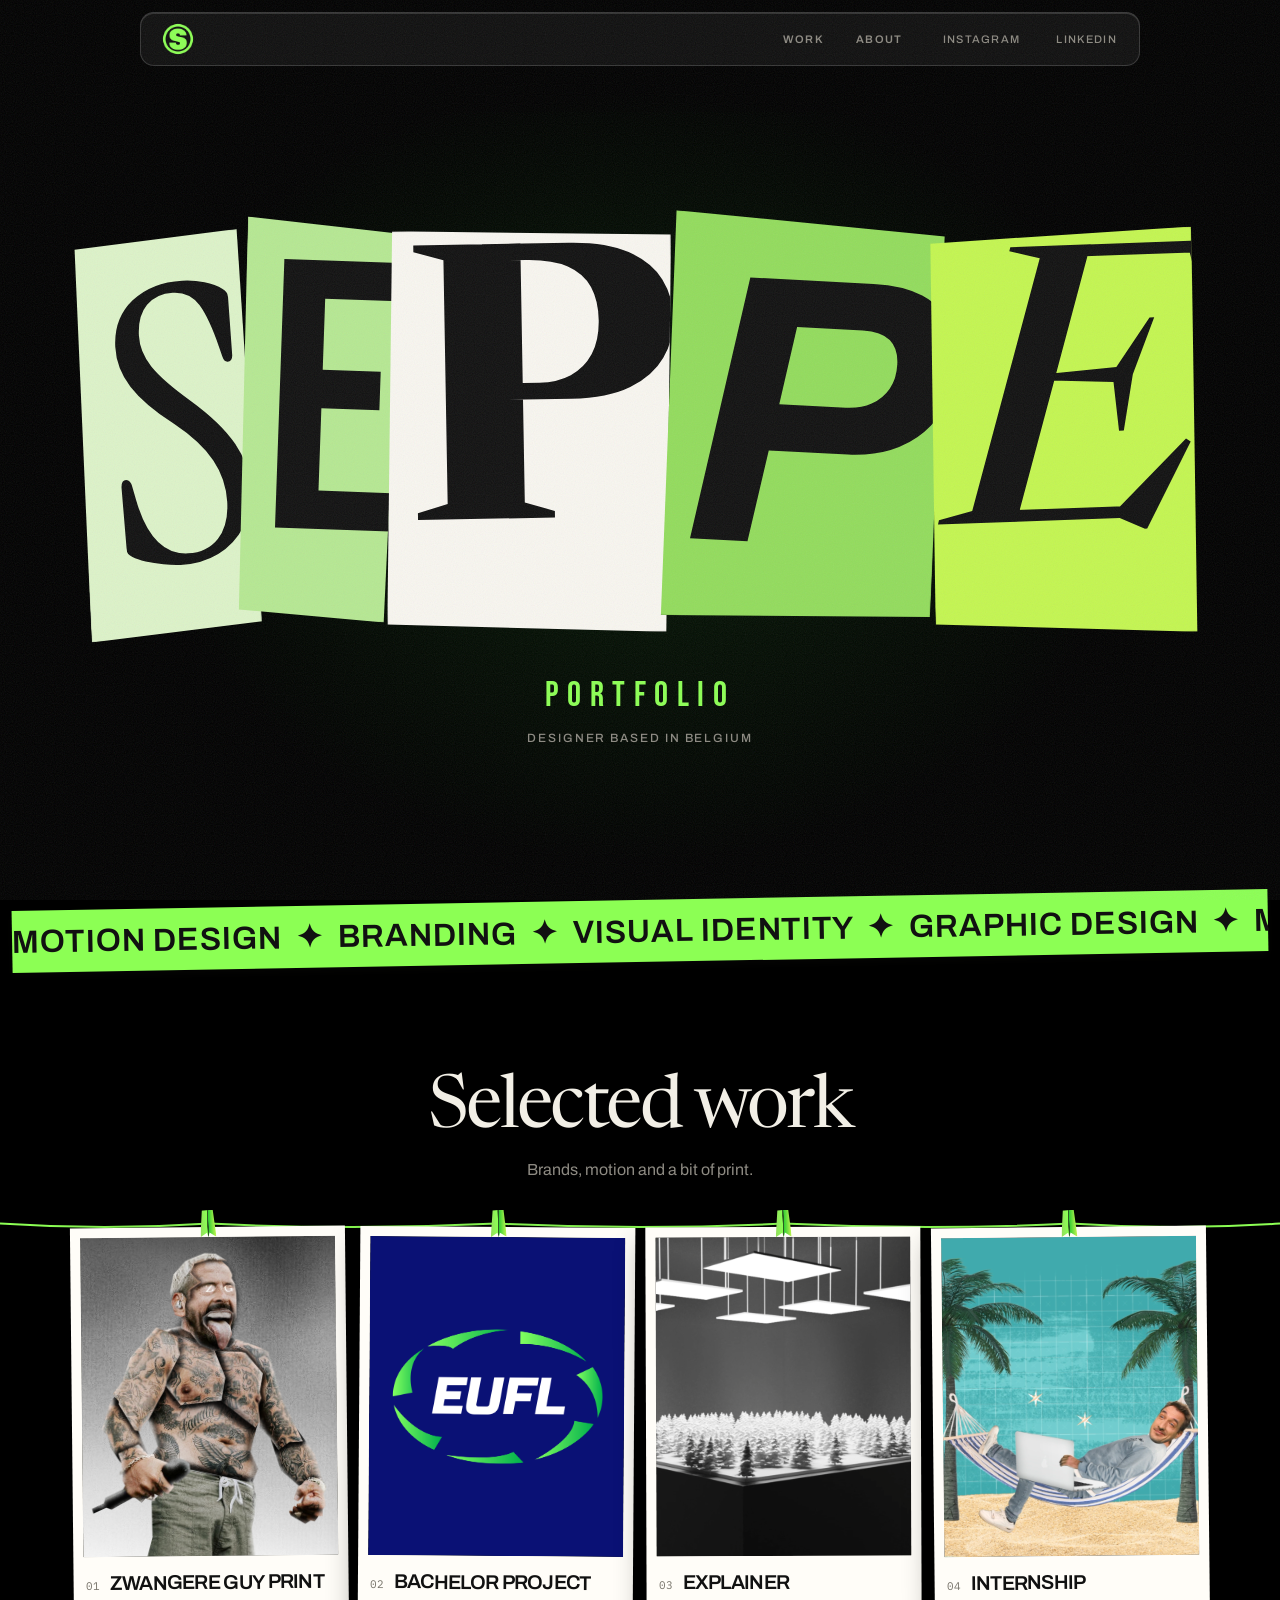
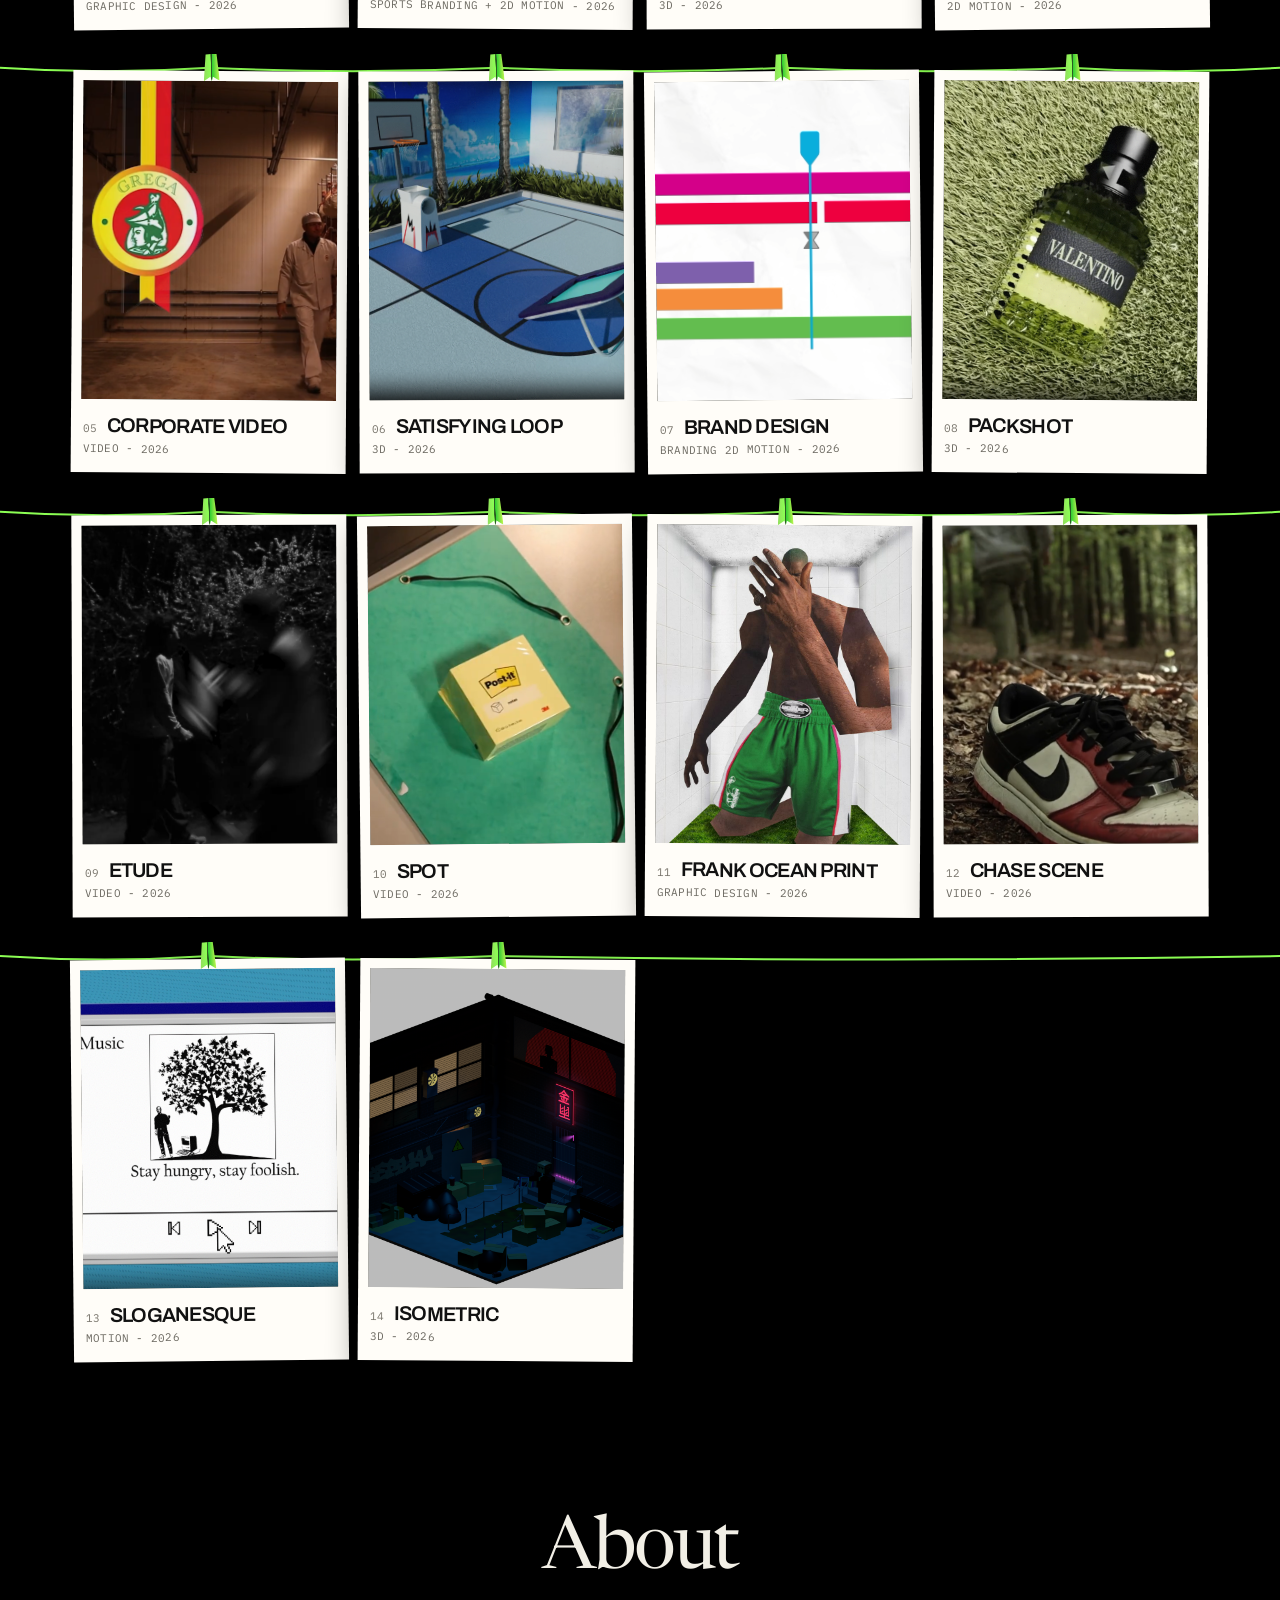
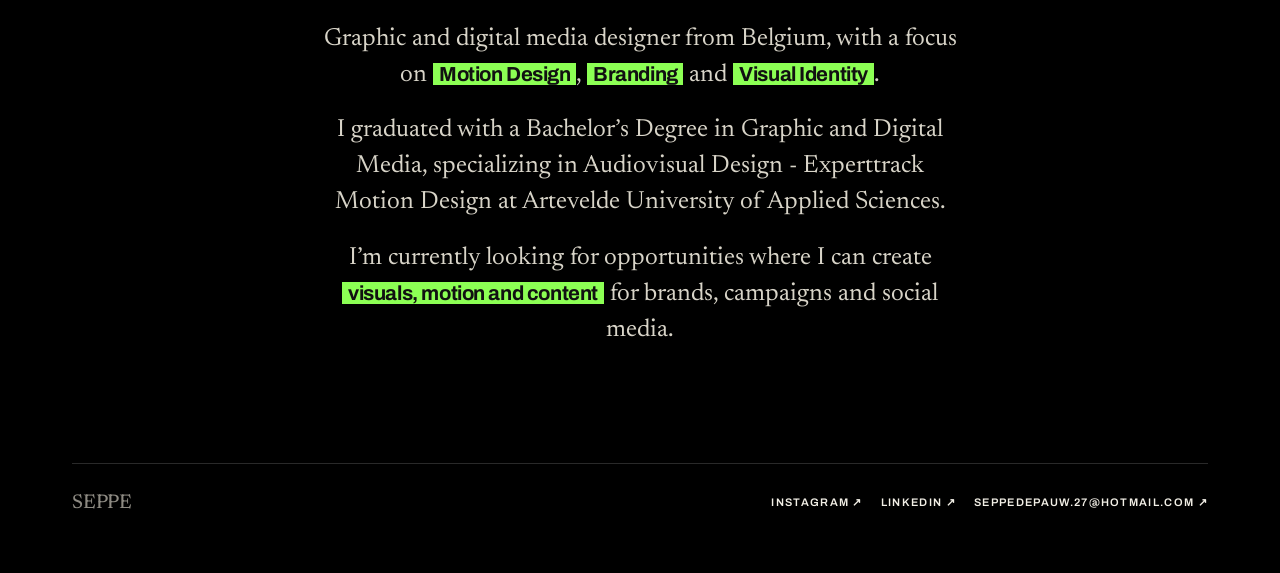
==== commit c2321768: "final2" ====
--- a/index.html
+++ b/index.html
@@ -1,118 +1,125 @@
 <!DOCTYPE html>
 <html lang="en">
-  <head>
-    <meta charset="utf-8">
-    <meta name="viewport" content="width=device-width, initial-scale=1, viewport-fit=cover">
-    <title>Seppe Portfolio</title>
 
-    <link rel="preconnect" href="https://fonts.googleapis.com">
-    <link rel="icon" type="image/png" href="seppe-icon.png">
-    <link
-      href="https://fonts.googleapis.com/css2?family=Archivo:wght@400;500;600;700&family=Bebas+Neue&family=IBM+Plex+Mono:wght@400;500&family=Instrument+Serif:ital@0;1&family=Newsreader:wght@400;500;600;700&display=swap"
-      rel="stylesheet">
-    <link rel="stylesheet" href="style.css">
-  </head>
+<head>
+  <meta charset="utf-8">
+  <meta name="viewport" content="width=device-width, initial-scale=1, viewport-fit=cover">
+  <title>Seppe Portfolio</title>
 
-  <body>
-    <header>
-      <a class="brand" href="#/" aria-label="Seppe home">
-        <img src="seppe-icon.png" alt="">
-      </a>
-      <div class="header-actions">
-        <nav aria-label="Main navigation">
-          <a href="#/work">Work</a>
-          <a href="#/about">About</a>
-        </nav>
-        <nav class="header-social" aria-label="Social profiles">
-          <a href="https://instagram.com/seppe_dp_" target="_blank" rel="noopener noreferrer" aria-label="Instagram">
-            <span class="social-full">Instagram</span><span class="social-short" aria-hidden="true">IG</span>
-          </a>
-          <a href="https://www.linkedin.com/in/seppedepauw/" target="_blank" rel="noopener noreferrer" aria-label="LinkedIn">
-            <span class="social-full">LinkedIn</span><span class="social-short" aria-hidden="true">in</span>
-          </a>
-        </nav>
+  <link rel="preconnect" href="https://fonts.googleapis.com">
+  <link rel="icon" type="image/png" href="seppe-icon.png">
+  <link
+    href="https://fonts.googleapis.com/css2?family=Archivo:wght@400;500;600;700&family=Bebas+Neue&family=IBM+Plex+Mono:wght@400;500&family=Instrument+Serif:ital@0;1&family=Newsreader:wght@400;500;600;700&display=swap"
+    rel="stylesheet">
+  <link rel="stylesheet" href="style.css">
+</head>
+
+<body>
+  <header>
+    <a class="brand" href="#/" aria-label="Seppe home">
+      <img src="seppe-icon.png" alt="">
+    </a>
+    <div class="header-actions">
+      <nav aria-label="Main navigation">
+        <a href="#/work">Work</a>
+        <a href="#/about">About</a>
+      </nav>
+      <nav class="header-social" aria-label="Social profiles">
+        <a href="https://instagram.com/seppe_dp_" target="_blank" rel="noopener noreferrer" aria-label="Instagram">
+          <span class="social-full">Instagram</span><span class="social-short" aria-hidden="true">IG</span>
+        </a>
+        <a href="https://www.linkedin.com/in/seppedepauw/" target="_blank" rel="noopener noreferrer"
+          aria-label="LinkedIn">
+          <span class="social-full">LinkedIn</span><span class="social-short" aria-hidden="true">in</span>
+        </a>
+      </nav>
+    </div>
+  </header>
+
+  <main id="home">
+    <section class="hero" aria-label="Introduction">
+      <div class="title" aria-label="Seppe">
+        <span class="l">S</span>
+        <span class="l">E</span>
+        <span class="l">P</span>
+        <span class="l">P</span>
+        <span class="l">E</span>
       </div>
-    </header>
+      <p class="hero-label">Portfolio</p>
+      <p class="sub">Designer based in Belgium</p>
+    </section>
 
-    <main id="home">
-      <section class="hero" aria-label="Introduction">
-        <div class="title" aria-label="Seppe">
-          <span class="l">S</span>
-          <span class="l">E</span>
-          <span class="l">P</span>
-          <span class="l">P</span>
-          <span class="l">E</span>
-        </div>
-        <p class="hero-label">Portfolio</p>
-        <p class="sub">Designer based in Belgium</p>
-      </section>
-
-      <div class="tape" aria-label="Motion design, branding, visual identity and graphic design">
-        <div id="tape"></div>
-      </div>
-
-      <section id="work">
-        <h2>Selected work</h2>
-        <p class="lead">Brands, motion and a bit of print.</p>
-        <div class="work-layout">
-          <div class="grid" id="grid"></div>
-          <aside id="project-editor" class="project-editor" aria-label="Work preview editor" hidden></aside>
-        </div>
-      </section>
-
-      <section id="about">
-        <h2>About</h2>
-        <div class="about">
-          <p>
-            Graphic and digital media designer from Belgium, focused on
-            <em>Motion Design</em>, <em>Branding</em> and <em>Visual Identity</em>. I studied
-            Audiovisual Design at Artevelde University of Applied Sciences.
-           </p>
-          <p>
-            I’m currently looking for opportunities in graphic design, motion design,
-            visual identity and social media content.
-          </p>
-        </div>
-      </section>
-
-      <footer>
-        <span>SEPPE</span>
-        <nav class="social-links" aria-label="Social profiles">
-          <a href="https://instagram.com/seppe_dp_" target="_blank" rel="noopener noreferrer">
-            Instagram ↗
-          </a>
-          <a href="https://www.linkedin.com/in/seppedepauw/" target="_blank" rel="noopener noreferrer">
-            LinkedIn ↗
-          </a>
-          <a href="mailto:seppedepauw.27@hotmail.com">
-            seppedepauw.27@hotmail.com ↗
-          </a>
-        </nav>
-      </footer>
-    </main>
-
-    <main id="proj" hidden></main>
-
-    <div class="admin-bar admin-only" id="admin-bar" aria-label="Local project editor">
-      <span class="admin-label">Local edit</span>
-      <button type="button" data-admin-action="new">+ Project</button>
-      <button type="button" data-admin-action="media">+ Photo / video</button>
-      <button type="button" data-admin-action="youtube">+ YouTube</button>
-      <button type="button" data-admin-action="heading">+ Heading</button>
-      <button type="button" data-admin-action="text">+ Text</button>
-      <button type="button" data-admin-action="line">+ Line</button>
-      <button type="button" data-admin-action="save" class="save">Save</button>
-      <span id="admin-status" role="status" aria-live="polite">Ready</span>
-      <button type="button" data-admin-action="exit" class="exit">Done</button>
+    <div class="tape" aria-label="Motion design, branding, visual identity and graphic design">
+      <div id="tape"></div>
     </div>
 
-    <input type="file" id="media-file" accept="image/*,video/*" multiple hidden>
-    <dialog class="image-lightbox" id="image-lightbox" aria-label="Enlarged project image">
-      <button type="button" class="image-lightbox-close" data-lightbox-close aria-label="Close image">×</button>
-      <img id="image-lightbox-image" alt="">
-    </dialog>
-    <div class="toast" id="toast" role="status" aria-live="polite"></div>
+    <section id="work">
+      <h2>Selected work</h2>
+      <p class="lead">Brands, motion and a bit of print.</p>
+      <div class="work-layout">
+        <div class="grid" id="grid"></div>
+        <aside id="project-editor" class="project-editor" aria-label="Work preview editor" hidden></aside>
+      </div>
+    </section>
 
-    <script src="script.js"></script>
-  </body>
-</html>
+   <section id="about">
+  <h2>About</h2>
+  <div class="about">
+    <p>
+      Graphic and digital media designer from Belgium, with a focus on
+      <em>Motion Design</em>, <em>Branding</em> and <em>Visual Identity</em>.
+    </p>
+    <p>
+      I graduated with a Bachelor’s Degree in Graphic and Digital Media,
+      specializing in Audiovisual Design - Experttrack Motion Design at
+      Artevelde University of Applied Sciences.
+    </p>
+    <p>
+      I’m currently looking for opportunities where I can create
+      <em>visuals, motion and content</em> for brands, campaigns and social media.
+    </p>
+  </div>
+</section>
+
+    <footer>
+      <span>SEPPE</span>
+      <nav class="social-links" aria-label="Social profiles">
+        <a href="https://instagram.com/seppe_dp_" target="_blank" rel="noopener noreferrer">
+          Instagram ↗
+        </a>
+        <a href="https://www.linkedin.com/in/seppedepauw/" target="_blank" rel="noopener noreferrer">
+          LinkedIn ↗
+        </a>
+        <a href="mailto:seppedepauw.27@hotmail.com">
+          seppedepauw.27@hotmail.com ↗
+        </a>
+      </nav>
+    </footer>
+  </main>
+
+  <main id="proj" hidden></main>
+
+  <div class="admin-bar admin-only" id="admin-bar" aria-label="Local project editor">
+    <span class="admin-label">Local edit</span>
+    <button type="button" data-admin-action="new">+ Project</button>
+    <button type="button" data-admin-action="media">+ Photo / video</button>
+    <button type="button" data-admin-action="youtube">+ YouTube</button>
+    <button type="button" data-admin-action="heading">+ Heading</button>
+    <button type="button" data-admin-action="text">+ Text</button>
+    <button type="button" data-admin-action="line">+ Line</button>
+    <button type="button" data-admin-action="save" class="save">Save</button>
+    <span id="admin-status" role="status" aria-live="polite">Ready</span>
+    <button type="button" data-admin-action="exit" class="exit">Done</button>
+  </div>
+
+  <input type="file" id="media-file" accept="image/*,video/*" multiple hidden>
+  <dialog class="image-lightbox" id="image-lightbox" aria-label="Enlarged project image">
+    <button type="button" class="image-lightbox-close" data-lightbox-close aria-label="Close image">×</button>
+    <img id="image-lightbox-image" alt="">
+  </dialog>
+  <div class="toast" id="toast" role="status" aria-live="polite"></div>
+
+  <script src="script.js"></script>
+</body>
+
+</html>
